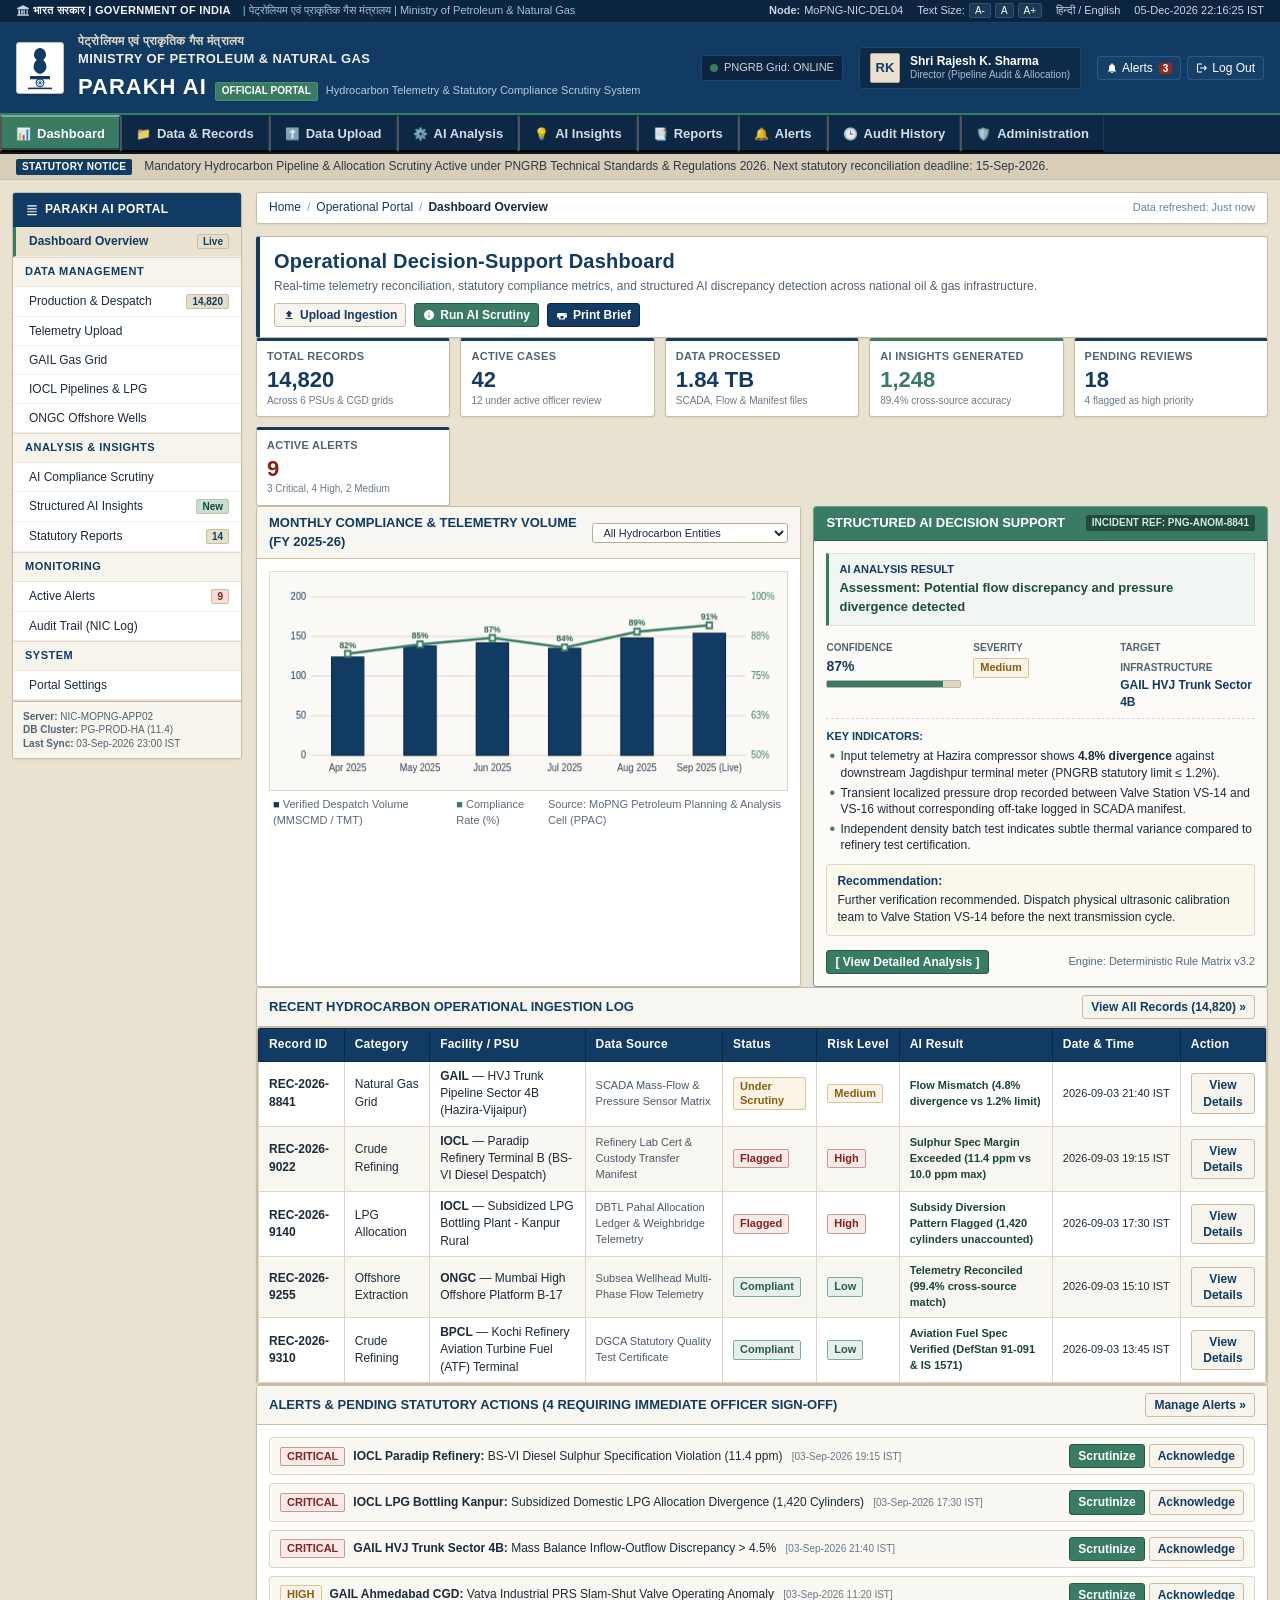
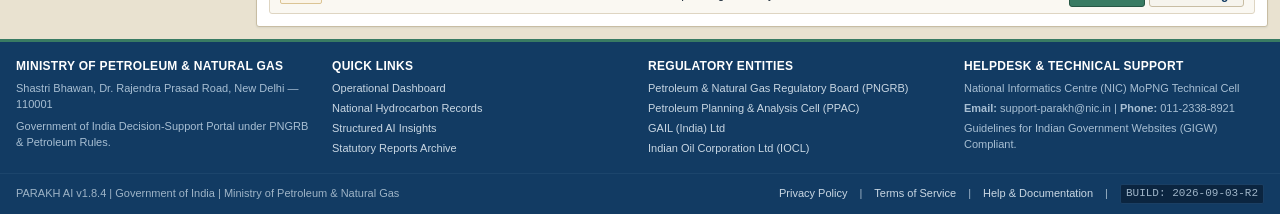
==== index.html @ 01d9354e "fix: add root index.html, .nojekyll, and relative asset paths for GitHub Pages" ====
<!DOCTYPE html>
<html lang="en">
<head>
  <meta charset="UTF-8">
  <meta name="viewport" content="width=device-width, initial-scale=1.0">
  <title>PARAKH AI — Ministry of Petroleum & Natural Gas | Government of India</title>
  <meta name="description" content="Official Decision-Support & Statutory Compliance Scrutiny Platform for the Ministry of Petroleum & Natural Gas, Government of India.">
  <meta name="author" content="Ministry of Petroleum & Natural Gas, Government of India">
  
  <!-- Custom Institutional CSS (2012-2018 Design Language, Three-Tone System) -->
  <link rel="stylesheet" href="./static/css/styles.css">
</head>
<body class="font-size-md">

  <!-- =====================================================================
       1. TOP GOVERNMENT ACCESSIBILITY & UTILITY STRIP
       ===================================================================== -->
  <div class="gov-top-strip" id="govTopStrip">
    <div class="gov-top-strip-inner">
      <div class="gov-top-left">
        <span class="gov-id-text">
          <svg class="emblem-icon" width="14" height="14" viewBox="0 0 24 24" fill="currentColor">
            <path d="M12 2L2 7v2h20V7L12 2zm-8 8v8H2v2h20v-2h-2v-8h-2v8h-3v-8h-2v8h-2v-8H9v8H7v-8H4zm7 2a1.5 1.5 0 100 3 1.5 1.5 0 000-3z"/>
          </svg>
          भारत सरकार | GOVERNMENT OF INDIA
        </span>
        <span class="gov-dept-text">| पेट्रोलियम एवं प्राकृतिक गैस मंत्रालय | Ministry of Petroleum & Natural Gas</span>
      </div>
      <div class="gov-top-right">
        <span class="strip-item">
          <strong>Node:</strong> MoPNG-NIC-DEL04
        </span>
        <span class="strip-item font-resizer">
          <span>Text Size:</span>
          <button type="button" onclick="parakhApp.adjustFontSize('sm')" title="Decrease font size">A-</button>
          <button type="button" onclick="parakhApp.adjustFontSize('md')" title="Normal font size">A</button>
          <button type="button" onclick="parakhApp.adjustFontSize('lg')" title="Increase font size">A+</button>
        </span>
        <span class="strip-item">
          <a class="strip-link" href="javascript:void(0)" onclick="parakhApp.toggleLanguage()">हिन्दी / English</a>
        </span>
        <span class="strip-item" id="liveClockDisplay">
          03-Sep-2026 23:10:00 IST
        </span>
      </div>
    </div>
  </div>

  <!-- =====================================================================
       2. INSTITUTIONAL HEADER
       ===================================================================== -->
  <header class="institutional-header" id="institutionalHeader">
    <div class="header-inner">
      <!-- Left: Emblem & Ministry Identity -->
      <div class="brand-section">
        <div class="emblem-logo-container" title="State Emblem of India">
          <!-- Simplified Vector representation of Lion Capitol of Ashoka -->
          <svg class="emblem-svg" viewBox="0 0 100 110" fill="#123B63">
            <path d="M50 5 C40 5 35 15 35 22 C35 28 38 32 42 35 C38 38 34 44 34 52 C34 60 40 68 50 70 C60 68 66 60 66 52 C66 44 62 38 58 35 C62 32 65 28 65 22 C65 15 60 5 50 5 Z" fill="#123B63"/>
            <rect x="25" y="75" width="50" height="8" rx="1" fill="#123B63"/>
            <circle cx="50" cy="92" r="10" stroke="#123B63" stroke-width="2.5" fill="none"/>
            <line x1="50" y1="82" x2="50" y2="102" stroke="#123B63" stroke-width="1.5"/>
            <line x1="40" y1="92" x2="60" y2="92" stroke="#123B63" stroke-width="1.5"/>
            <line x1="43" y1="85" x2="57" y2="99" stroke="#123B63" stroke-width="1.5"/>
            <line x1="43" y1="99" x2="57" y2="85" stroke="#123B63" stroke-width="1.5"/>
            <rect x="20" y="104" width="60" height="4" fill="#123B63"/>
          </svg>
        </div>
        <div class="brand-titles">
          <div class="brand-hindi">पेट्रोलियम एवं प्राकृतिक गैस मंत्रालय</div>
          <div class="brand-ministry">Ministry of Petroleum & Natural Gas</div>
          <div class="brand-parakh">
            <span class="parakh-main-title">PARAKH AI</span>
            <span class="parakh-tag">OFFICIAL PORTAL</span>
            <span class="parakh-subtitle">Hydrocarbon Telemetry & Statutory Compliance Scrutiny System</span>
          </div>
        </div>
      </div>

      <!-- Right: User Identity & Actions -->
      <div class="header-user-area" id="headerUserArea">
        <div class="system-status-indicator" title="SCADA & Registry Integration Status">
          <span class="status-dot"></span>
          <span>PNGRB Grid: ONLINE</span>
        </div>

        <div class="user-profile-box" id="userProfileBox">
          <div class="user-avatar" id="userAvatarInitials">RK</div>
          <div class="user-details">
            <span class="user-name" id="userDisplayName">Shri Rajesh K. Sharma</span>
            <span class="user-role" id="userDisplayRole">Director (Pipeline Audit & Allocation)</span>
          </div>
        </div>

        <div class="header-actions">
          <button class="header-btn" onclick="parakhApp.switchView('alerts')" title="Operational Alerts">
            <svg width="12" height="12" viewBox="0 0 24 24" fill="currentColor">
              <path d="M12 22c1.1 0 2-.9 2-2h-4c0 1.1.9 2 2 2zm6-6v-5c0-3.07-1.63-5.64-4.5-6.32V4c0-.83-.67-1.5-1.5-1.5s-1.5.67-1.5 1.5v.68C7.64 5.36 6 7.92 6 11v5l-2 2v1h16v-1l-2-2z"/>
            </svg>
            <span>Alerts</span>
            <span class="badge-count" id="headerAlertCount">3</span>
          </button>
          <button class="header-btn" onclick="parakhApp.handleLogoutToggle()" id="authToggleButton" title="Log out or switch account">
            <svg width="12" height="12" viewBox="0 0 24 24" fill="currentColor">
              <path d="M17 7l-1.41 1.41L18.17 11H8v2h10.17l-2.58 2.58L17 17l5-5zM4 5h8V3H4c-1.1 0-2 .9-2 2v14c0 1.1.9 2 2 2h8v-2H4V5z"/>
            </svg>
            <span id="authToggleText">Log Out</span>
          </button>
        </div>
      </div>
    </div>
  </header>

  <!-- =====================================================================
       3. MAIN HORIZONTAL NAVIGATION BAR
       ===================================================================== -->
  <nav class="main-navbar" id="mainNavbar">
    <div class="navbar-inner">
      <button type="button" class="nav-item active" data-view="dashboard" onclick="parakhApp.switchView('dashboard')">
        <span class="nav-icon">📊</span>
        <span>Dashboard</span>
      </button>
      <button type="button" class="nav-item" data-view="records" onclick="parakhApp.switchView('records')">
        <span class="nav-icon">📁</span>
        <span>Data & Records</span>
      </button>
      <button type="button" class="nav-item" data-view="upload" onclick="parakhApp.switchView('upload')">
        <span class="nav-icon">⬆️</span>
        <span>Data Upload</span>
      </button>
      <button type="button" class="nav-item" data-view="ai-analysis" onclick="parakhApp.switchView('ai-analysis')">
        <span class="nav-icon">⚙️</span>
        <span>AI Analysis</span>
      </button>
      <button type="button" class="nav-item" data-view="ai-insights" onclick="parakhApp.switchView('ai-insights')">
        <span class="nav-icon">💡</span>
        <span>AI Insights</span>
      </button>
      <button type="button" class="nav-item" data-view="reports" onclick="parakhApp.switchView('reports')">
        <span class="nav-icon">📑</span>
        <span>Reports</span>
      </button>
      <button type="button" class="nav-item" data-view="alerts" onclick="parakhApp.switchView('alerts')">
        <span class="nav-icon">🔔</span>
        <span>Alerts</span>
      </button>
      <button type="button" class="nav-item" data-view="history" onclick="parakhApp.switchView('history')">
        <span class="nav-icon">🕒</span>
        <span>Audit History</span>
      </button>
      <button type="button" class="nav-item" data-view="administration" onclick="parakhApp.switchView('administration')">
        <span class="nav-icon">🛡️</span>
        <span>Administration</span>
      </button>
    </div>
  </nav>

  <!-- =====================================================================
       4. OFFICIAL NOTICE TICKER
       ===================================================================== -->
  <div class="notice-ticker" id="noticeTicker">
    <div class="ticker-inner">
      <span class="ticker-tag">STATUTORY NOTICE</span>
      <span class="ticker-content" id="tickerContent">
        Mandatory Hydrocarbon Pipeline & Allocation Scrutiny Active under PNGRB Technical Standards & Regulations 2026. Next statutory reconciliation deadline: 15-Sep-2026.
      </span>
    </div>
  </div>

  <!-- =====================================================================
       5. PORTAL MAIN CONTAINER (SIDEBAR + CONTENT)
       ===================================================================== -->
  <div class="portal-container" id="portalContainer">

    <!-- LEFT-SIDE COMPACT ENTERPRISE SIDEBAR -->
    <aside class="portal-sidebar" id="portalSidebar">
      <div class="sidebar-header">
        <svg width="14" height="14" viewBox="0 0 24 24" fill="currentColor">
          <path d="M4 6h16V4H4v2zm0 5h16v-2H4v2zm0 5h16v-2H4v2zm0 5h16v-2H4v2z"/>
        </svg>
        <span>PARAKH AI PORTAL</span>
      </div>

      <!-- Group 1: Dashboard -->
      <div class="sidebar-nav-group">
        <button type="button" class="sidebar-link-btn active" data-view="dashboard" onclick="parakhApp.switchView('dashboard')">
          <span>Dashboard Overview</span>
          <span class="sidebar-count">Live</span>
        </button>
      </div>

      <!-- Group 2: Data -->
      <div class="sidebar-nav-group">
        <div class="sidebar-group-title">DATA MANAGEMENT</div>
        <ul class="sidebar-links">
          <li>
            <button type="button" class="sidebar-link-btn" data-view="records" onclick="parakhApp.switchView('records')">
              <span>Production & Despatch</span>
              <span class="sidebar-count" id="sidebarRecordCount">14,820</span>
            </button>
          </li>
          <li>
            <button type="button" class="sidebar-link-btn" data-view="upload" onclick="parakhApp.switchView('upload')">
              <span>Telemetry Upload</span>
            </button>
          </li>
          <li>
            <button type="button" class="sidebar-link-btn" onclick="parakhApp.filterRecordsByPsu('GAIL')">
              <span>GAIL Gas Grid</span>
            </button>
          </li>
          <li>
            <button type="button" class="sidebar-link-btn" onclick="parakhApp.filterRecordsByPsu('IOCL')">
              <span>IOCL Pipelines & LPG</span>
            </button>
          </li>
          <li>
            <button type="button" class="sidebar-link-btn" onclick="parakhApp.filterRecordsByPsu('ONGC')">
              <span>ONGC Offshore Wells</span>
            </button>
          </li>
        </ul>
      </div>

      <!-- Group 3: Analysis -->
      <div class="sidebar-nav-group">
        <div class="sidebar-group-title">ANALYSIS & INSIGHTS</div>
        <ul class="sidebar-links">
          <li>
            <button type="button" class="sidebar-link-btn" data-view="ai-analysis" onclick="parakhApp.switchView('ai-analysis')">
              <span>AI Compliance Scrutiny</span>
            </button>
          </li>
          <li>
            <button type="button" class="sidebar-link-btn" data-view="ai-insights" onclick="parakhApp.switchView('ai-insights')">
              <span>Structured AI Insights</span>
              <span class="sidebar-count" style="background-color:#c8dfd5; color:#184534;">New</span>
            </button>
          </li>
          <li>
            <button type="button" class="sidebar-link-btn" data-view="reports" onclick="parakhApp.switchView('reports')">
              <span>Statutory Reports</span>
              <span class="sidebar-count">14</span>
            </button>
          </li>
        </ul>
      </div>

      <!-- Group 4: Monitoring -->
      <div class="sidebar-nav-group">
        <div class="sidebar-group-title">MONITORING</div>
        <ul class="sidebar-links">
          <li>
            <button type="button" class="sidebar-link-btn" data-view="alerts" onclick="parakhApp.switchView('alerts')">
              <span>Active Alerts</span>
              <span class="sidebar-count" style="background-color:#fadbd8; color:#78281f;" id="sidebarAlertBadge">9</span>
            </button>
          </li>
          <li>
            <button type="button" class="sidebar-link-btn" data-view="history" onclick="parakhApp.switchView('history')">
              <span>Audit Trail (NIC Log)</span>
            </button>
          </li>
        </ul>
      </div>

      <!-- Group 5: System -->
      <div class="sidebar-nav-group">
        <div class="sidebar-group-title">SYSTEM</div>
        <ul class="sidebar-links">
          <li>
            <button type="button" class="sidebar-link-btn" data-view="administration" onclick="parakhApp.switchView('administration')">
              <span>Portal Settings</span>
            </button>
          </li>
        </ul>
      </div>

      <div class="sidebar-footer-info">
        <div><strong>Server:</strong> NIC-MOPNG-APP02</div>
        <div><strong>DB Cluster:</strong> PG-PROD-HA (11.4)</div>
        <div><strong>Last Sync:</strong> <span id="sidebarLastSyncTime">03-Sep-2026 23:00 IST</span></div>
      </div>
    </aside>

    <!-- MAIN DYNAMIC CONTENT CONTAINER -->
    <main class="portal-main-content" id="portalMainContent">

      <!-- Breadcrumbs -->
      <nav class="breadcrumb-bar" aria-label="Breadcrumb">
        <ul class="breadcrumb-list">
          <li><a href="javascript:void(0)" onclick="parakhApp.switchView('dashboard')">Home</a></li>
          <li class="breadcrumb-separator">/</li>
          <li id="breadcrumbParent"><a href="javascript:void(0)">Operational Portal</a></li>
          <li class="breadcrumb-separator">/</li>
          <li class="breadcrumb-current" id="breadcrumbCurrent">Dashboard Overview</li>
        </ul>
        <span class="breadcrumb-timestamp" id="breadcrumbTime">Data refreshed: Just now</span>
      </nav>

      <!-- ===================================================================
           VIEW 1: DASHBOARD
           =================================================================== -->
      <section class="view-section" id="view-dashboard">
        <!-- Page Title & Actions -->
        <div class="page-title-banner">
          <div class="page-title-group">
            <h1>Operational Decision-Support Dashboard</h1>
            <p>Real-time telemetry reconciliation, statutory compliance metrics, and structured AI discrepancy detection across national oil & gas infrastructure.</p>
          </div>
          <div class="page-actions-group">
            <button class="btn btn-secondary btn-sm" onclick="parakhApp.switchView('upload')">
              <svg width="12" height="12" viewBox="0 0 24 24" fill="currentColor"><path d="M9 16h6v-6h4l-7-7-7 7h4zm-4 2h14v2H5z"/></svg>
              <span>Upload Ingestion</span>
            </button>
            <button class="btn btn-accent btn-sm" onclick="parakhApp.switchView('ai-analysis')">
              <svg width="12" height="12" viewBox="0 0 24 24" fill="currentColor"><path d="M12 2C6.48 2 2 6.48 2 12s4.48 10 10 10 10-4.48 10-10S17.52 2 12 2zm1 15h-2v-6h2v6zm0-8h-2V7h2v2z"/></svg>
              <span>Run AI Scrutiny</span>
            </button>
            <button class="btn btn-primary btn-sm" onclick="parakhApp.openGenerateReportModal()">
              <svg width="12" height="12" viewBox="0 0 24 24" fill="currentColor"><path d="M19 8H5c-1.66 0-3 1.34-3 3v6h4v4h12v-4h4v-6c0-1.66-1.34-3-3-3zm-4 11H9v-5h6v5zm4-7c-.55 0-1-.45-1-1s.45-1 1-1 1 .45 1 1-.45 1-1 1z"/></svg>
              <span>Print Brief</span>
            </button>
          </div>
        </div>

        <!-- Practical Rectangular KPI Cards (No oversized floating cards) -->
        <div class="kpi-grid">
          <div class="kpi-card">
            <span class="kpi-label">Total Records</span>
            <span class="kpi-value" id="kpiTotalRecords">14,820</span>
            <span class="kpi-subtext">Across 6 PSUs & CGD grids</span>
          </div>
          <div class="kpi-card">
            <span class="kpi-label">Active Cases</span>
            <span class="kpi-value" id="kpiActiveCases">42</span>
            <span class="kpi-subtext">12 under active officer review</span>
          </div>
          <div class="kpi-card">
            <span class="kpi-label">Data Processed</span>
            <span class="kpi-value">1.84 TB</span>
            <span class="kpi-subtext">SCADA, Flow & Manifest files</span>
          </div>
          <div class="kpi-card kpi-accent">
            <span class="kpi-label">AI Insights Generated</span>
            <span class="kpi-value" id="kpiAiInsights">1,248</span>
            <span class="kpi-subtext">89.4% cross-source accuracy</span>
          </div>
          <div class="kpi-card">
            <span class="kpi-label">Pending Reviews</span>
            <span class="kpi-value" id="kpiPendingReviews">18</span>
            <span class="kpi-subtext">4 flagged as high priority</span>
          </div>
          <div class="kpi-card">
            <span class="kpi-label">Active Alerts</span>
            <span class="kpi-value" style="color:#8B2019;" id="kpiAlerts">9</span>
            <span class="kpi-subtext">3 Critical, 4 High, 2 Medium</span>
          </div>
        </div>

        <!-- 2-Column Split: Data Overview Chart vs Structured AI Insights -->
        <div class="dashboard-grid-2col">
          <!-- Column 1: Traditional Enterprise Chart -->
          <div class="panel">
            <div class="panel-header">
              <span>MONTHLY COMPLIANCE & TELEMETRY VOLUME (FY 2025-26)</span>
              <div>
                <select id="chartPsuFilter" class="form-control" style="font-size:11px; padding:2px 6px;" onchange="parakhApp.renderComplianceChart()">
                  <option value="ALL">All Hydrocarbon Entities</option>
                  <option value="GAIL">GAIL (Natural Gas Grid)</option>
                  <option value="IOCL">IOCL (Refineries & Pipeline)</option>
                  <option value="ONGC">ONGC (Offshore & Onshore)</option>
                  <option value="HPCL">HPCL / BPCL (Marketing & LPG)</option>
                </select>
              </div>
            </div>
            <div class="panel-body">
              <!-- Traditional HTML5 Canvas Chart with Institutional 2012-2018 Aesthetic -->
              <canvas id="complianceChartCanvas" width="560" height="220" style="width:100%; height:220px; display:block; background-color:#FAFAF7; border:1px solid #E1DAC8;"></canvas>
              <div style="display:flex; justify-content:space-between; font-size:11px; color:#5c6b78; margin-top:6px; padding:0 4px;">
                <span><strong style="color:#123B63;">■</strong> Verified Despatch Volume (MMSCMD / TMT)</span>
                <span><strong style="color:#397B63;">■</strong> Compliance Rate (%)</span>
                <span>Source: MoPNG Petroleum Planning & Analysis Cell (PPAC)</span>
              </div>
            </div>
          </div>

          <!-- Column 2: Structured AI Decision-Support Intelligence (Prompt-specified format) -->
          <div class="panel ai-insight-panel">
            <div class="panel-header">
              <span>STRUCTURED AI DECISION SUPPORT</span>
              <span class="ai-tag">INCIDENT REF: PNG-ANOM-8841</span>
            </div>
            <div class="panel-body">
              <div class="ai-result-block">
                <!-- Assessment Box -->
                <div class="ai-assessment-box">
                  <div style="font-size:11px; font-weight:bold; color:#123B63; text-transform:uppercase;">AI Analysis Result</div>
                  <div style="font-size:13px; font-weight:bold; color:#214c3a; margin-top:2px;">
                    Assessment: Potential flow discrepancy and pressure divergence detected
                  </div>
                </div>

                <!-- Metrics Row -->
                <div class="ai-metric-row">
                  <div class="ai-metric-col">
                    <span class="ai-metric-label">Confidence</span>
                    <div class="ai-metric-value">87%</div>
                    <div class="confidence-bar-wrap">
                      <div class="confidence-bar-fill" style="width: 87%;"></div>
                    </div>
                  </div>
                  <div class="ai-metric-col">
                    <span class="ai-metric-label">Severity</span>
                    <div class="ai-metric-value"><span class="badge badge-high">Medium</span></div>
                  </div>
                  <div class="ai-metric-col">
                    <span class="ai-metric-label">Target Infrastructure</span>
                    <div style="font-size:12px; font-weight:bold; color:#123B63;">GAIL HVJ Trunk Sector 4B</div>
                  </div>
                </div>

                <!-- Key Indicators -->
                <div>
                  <div style="font-size:11px; font-weight:bold; color:#123B63; margin-bottom:4px; text-transform:uppercase;">Key Indicators:</div>
                  <ul class="ai-indicator-list">
                    <li class="ai-indicator-item">Input telemetry at Hazira compressor shows <strong>4.8% divergence</strong> against downstream Jagdishpur terminal meter (PNGRB statutory limit &le; 1.2%).</li>
                    <li class="ai-indicator-item">Transient localized pressure drop recorded between Valve Station VS-14 and VS-16 without corresponding off-take logged in SCADA manifest.</li>
                    <li class="ai-indicator-item">Independent density batch test indicates subtle thermal variance compared to refinery test certification.</li>
                  </ul>
                </div>

                <!-- Recommendation -->
                <div class="ai-recommendation-box">
                  <strong>Recommendation:</strong>
                  Further verification recommended. Dispatch physical ultrasonic calibration team to Valve Station VS-14 before the next transmission cycle.
                </div>

                <div style="display:flex; justify-content:space-between; align-items:center; margin-top:4px;">
                  <button class="btn btn-accent btn-sm" onclick="parakhApp.loadAnalysisCase('CASE-8841')">
                    [ View Detailed Analysis ]
                  </button>
                  <span style="font-size:11px; color:#556877;">Engine: Deterministic Rule Matrix v3.2</span>
                </div>
              </div>
            </div>
          </div>
        </div>

        <!-- Recent Operational Data & Ingestion Table -->
        <div class="panel">
          <div class="panel-header">
            <span>RECENT HYDROCARBON OPERATIONAL INGESTION LOG</span>
            <button class="btn btn-secondary btn-sm" onclick="parakhApp.switchView('records')">View All Records (14,820) &raquo;</button>
          </div>
          <div class="panel-body" style="padding:0;">
            <div class="table-responsive">
              <table class="table-gov" id="dashboardRecentTable">
                <thead>
                  <tr>
                    <th>Record ID</th>
                    <th>Category</th>
                    <th>Facility / PSU</th>
                    <th>Data Source</th>
                    <th>Status</th>
                    <th>Risk Level</th>
                    <th>AI Result</th>
                    <th>Date & Time</th>
                    <th>Action</th>
                  </tr>
                </thead>
                <tbody id="dashboardRecentTbody">
                  <!-- Populated by JavaScript -->
                </tbody>
              </table>
            </div>
          </div>
        </div>

        <!-- Alerts / Pending Actions Area -->
        <div class="panel">
          <div class="panel-header">
            <span>ALERTS & PENDING STATUTORY ACTIONS (4 REQUIRING IMMEDIATE OFFICER SIGN-OFF)</span>
            <button class="btn btn-secondary btn-sm" onclick="parakhApp.switchView('alerts')">Manage Alerts &raquo;</button>
          </div>
          <div class="panel-body">
            <div style="display:flex; flex-direction:column; gap:8px;" id="dashboardAlertsList">
              <!-- Populated by JavaScript -->
            </div>
          </div>
        </div>
      </section>

      <!-- ===================================================================
           VIEW 2: DATA & RECORDS AREA (Traditional Enterprise Data Interface)
           =================================================================== -->
      <section class="view-section" id="view-records" style="display:none;">
        <div class="page-title-banner">
          <div class="page-title-group">
            <h1>Hydrocarbon Telemetry & Statutory Records Repository</h1>
            <p>Complete multi-source registry of pipeline sensor readings, refinery dispatch ledgers, and subsidized LPG distribution manifests.</p>
          </div>
          <div class="page-actions-group">
            <button class="btn btn-primary btn-sm" onclick="parakhApp.switchView('upload')">
              <span>+ Ingest New Batch</span>
            </button>
            <button class="btn btn-secondary btn-sm" onclick="parakhApp.exportRecordsCSV()">
              <span>Export CSV</span>
            </button>
          </div>
        </div>

        <!-- Filter Card -->
        <div class="filter-card">
          <div class="form-row">
            <div class="form-group flex-grow">
              <label class="form-label" for="filterSearchInput">Search Records / Facility / ID</label>
              <input type="text" id="filterSearchInput" class="form-control" placeholder="e.g. GAIL, HVJ, IOCL, REC-2026..." oninput="parakhApp.applyFilters()">
            </div>
            <div class="form-group">
              <label class="form-label" for="filterCategorySelect">Category</label>
              <select id="filterCategorySelect" class="form-control" onchange="parakhApp.applyFilters()">
                <option value="ALL">All Categories</option>
                <option value="Natural Gas Grid">Natural Gas Grid</option>
                <option value="Crude Refining">Crude Refining</option>
                <option value="LPG Allocation">Subsidized LPG Allocation</option>
                <option value="Offshore Extraction">Offshore Extraction</option>
                <option value="City Gas Distribution">City Gas Distribution (CGD)</option>
              </select>
            </div>
            <div class="form-group">
              <label class="form-label" for="filterPsuSelect">PSU / Entity</label>
              <select id="filterPsuSelect" class="form-control" onchange="parakhApp.applyFilters()">
                <option value="ALL">All Entities</option>
                <option value="GAIL">GAIL (India) Ltd</option>
                <option value="IOCL">Indian Oil Corp Ltd (IOCL)</option>
                <option value="ONGC">ONGC Ltd</option>
                <option value="HPCL">Hindustan Petroleum (HPCL)</option>
                <option value="BPCL">Bharat Petroleum (BPCL)</option>
                <option value="ISPRL">Indian Strategic Petroleum Reserves</option>
              </select>
            </div>
            <div class="form-group">
              <label class="form-label" for="filterStatusSelect">Status</label>
              <select id="filterStatusSelect" class="form-control" onchange="parakhApp.applyFilters()">
                <option value="ALL">All Statuses</option>
                <option value="Compliant">Compliant</option>
                <option value="Under Scrutiny">Under Scrutiny</option>
                <option value="Flagged">Flagged</option>
                <option value="Verified">Verified</option>
              </select>
            </div>
            <div class="form-group">
              <label class="form-label" for="filterDateFrom">Date From</label>
              <input type="date" id="filterDateFrom" class="form-control" value="2026-08-01" onchange="parakhApp.applyFilters()">
            </div>
            <div class="form-group">
              <label class="form-label" for="filterDateTo">Date To</label>
              <input type="date" id="filterDateTo" class="form-control" value="2026-09-03" onchange="parakhApp.applyFilters()">
            </div>
            <div class="form-group" style="flex-direction:row; gap:4px;">
              <button type="button" class="btn btn-primary btn-sm" onclick="parakhApp.applyFilters()">Apply Filter</button>
              <button type="button" class="btn btn-secondary btn-sm" onclick="parakhApp.resetFilters()">Reset</button>
            </div>
          </div>
        </div>

        <!-- Structured Enterprise Table -->
        <div class="table-responsive">
          <table class="table-gov" id="recordsDataTable">
            <thead>
              <tr>
                <th class="sortable" onclick="parakhApp.sortRecords('id')">Record ID ⬍</th>
                <th class="sortable" onclick="parakhApp.sortRecords('category')">Category ⬍</th>
                <th class="sortable" onclick="parakhApp.sortRecords('psu')">PSU / Facility ⬍</th>
                <th>Data Source</th>
                <th class="sortable" onclick="parakhApp.sortRecords('status')">Status ⬍</th>
                <th class="sortable" onclick="parakhApp.sortRecords('risk')">Risk Level ⬍</th>
                <th>AI Result</th>
                <th class="sortable" onclick="parakhApp.sortRecords('date')">Date & Time ⬍</th>
                <th>Action</th>
              </tr>
            </thead>
            <tbody id="recordsTbody">
              <!-- Populated by JavaScript -->
            </tbody>
          </table>
        </div>

        <!-- Pagination Bar -->
        <div class="pagination-container">
          <div>
            Showing <strong id="pageStartRecord">1</strong> to <strong id="pageEndRecord">10</strong> of <strong id="pageTotalRecords">142</strong> statutory records
          </div>
          <div class="pagination-controls" id="paginationControls">
            <!-- Populated by JavaScript -->
          </div>
        </div>
      </section>

      <!-- ===================================================================
           VIEW 3: DATA UPLOAD
           =================================================================== -->
      <section class="view-section" id="view-upload" style="display:none;">
        <div class="page-title-banner">
          <div class="page-title-group">
            <h1>Statutory Data Ingestion & Manifest Upload</h1>
            <p>Upload telemetry dumps, refinery lab certificates, or allocation manifests for automated checksum verification and deterministic AI audit.</p>
          </div>
        </div>

        <div class="panel" style="max-width:850px; margin:0 auto;">
          <div class="panel-header">
            <span>INGESTION PARAMETERS & STATUTORY DECLARATION</span>
          </div>
          <div class="panel-body">
            <form id="uploadDataForm" onsubmit="parakhApp.handleDataUpload(event)">
              <div style="display:flex; flex-direction:column; gap:12px;">
                <div class="form-row">
                  <div class="form-group flex-grow">
                    <label class="form-label" for="uploadPsuSelect">Reporting Hydrocarbon PSU / Entity *</label>
                    <select id="uploadPsuSelect" class="form-control" required>
                      <option value="">-- Select Reporting Entity --</option>
                      <option value="GAIL">GAIL (India) Ltd — National Gas Grid</option>
                      <option value="IOCL">Indian Oil Corporation Ltd — Refineries & Pipelines</option>
                      <option value="ONGC">Oil & Natural Gas Corporation Ltd — Offshore Wells</option>
                      <option value="HPCL">Hindustan Petroleum Corporation Ltd — Marketing & LPG</option>
                      <option value="BPCL">Bharat Petroleum Corporation Ltd — Distribution</option>
                      <option value="ISPRL">Indian Strategic Petroleum Reserves Ltd — Padur/Mangalore</option>
                    </select>
                  </div>
                  <div class="form-group flex-grow">
                    <label class="form-label" for="uploadCategorySelect">Hydrocarbon Sector Classification *</label>
                    <select id="uploadCategorySelect" class="form-control" required>
                      <option value="">-- Select Sector --</option>
                      <option value="Natural Gas Grid">Natural Gas Trunk Pipeline</option>
                      <option value="Crude Refining">Crude Refining & Despatch</option>
                      <option value="LPG Allocation">Subsidized Domestic LPG Allocation</option>
                      <option value="Offshore Extraction">Offshore Wellhead Production</option>
                      <option value="City Gas Distribution">City Gas Distribution Network (CGD)</option>
                    </select>
                  </div>
                </div>

                <div class="form-row">
                  <div class="form-group flex-grow">
                    <label class="form-label" for="uploadFacilityInput">Facility / Pipeline Terminal Identifier *</label>
                    <input type="text" id="uploadFacilityInput" class="form-control" placeholder="e.g. Hazira Compressor Station CS-02 / Paradip Refinery Terminal B" required>
                  </div>
                  <div class="form-group">
                    <label class="form-label" for="uploadReportingPeriod">Audit Period *</label>
                    <input type="month" id="uploadReportingPeriod" class="form-control" value="2026-08" required>
                  </div>
                </div>

                <div class="form-group">
                  <label class="form-label" for="uploadDataStream">Data Stream Type *</label>
                  <select id="uploadDataStream" class="form-control" required>
                    <option value="SCADA_PRESSURE">SCADA Pressure & Mass Flow Sensor Telemetry (.csv, .xlsx)</option>
                    <option value="DESPATCH_MANIFEST">Statutory Despatch & Custody Transfer Manifest (.pdf, .csv)</option>
                    <option value="LAB_QUALITY_CERT">Laboratory Quality & Sulphur Specification Certificate (.pdf)</option>
                    <option value="SUBSIDIZED_LPG_LEDGER">Subsidized LPG Bottling & Retail Dispense Ledger (.xlsx, .csv)</option>
                  </select>
                </div>

                <div class="form-group">
                  <label class="form-label" for="uploadFileInput">Select Data File (.csv, .xlsx, .pdf, .json) *</label>
                  <input type="file" id="uploadFileInput" class="form-control" accept=".csv,.xlsx,.xls,.pdf,.json" required>
                  <span style="font-size:11px; color:#617282; margin-top:2px;">Files are processed using deterministic rule logic and hashed via SHA-256 for audit immutability. Maximum file size: 50 MB.</span>
                </div>

                <div class="form-group">
                  <label class="form-label" for="uploadOfficerRemark">Officer Attestation Remarks</label>
                  <textarea id="uploadOfficerRemark" class="form-control" rows="2" placeholder="Enter officer verification remarks or reference dispatch memo number..."></textarea>
                </div>

                <div id="uploadProgressContainer" style="display:none; margin-top:6px; background:#faf8f2; border:1px solid #dcd5c4; padding:8px 10px; border-radius:3px;">
                  <div style="display:flex; justify-content:space-between; font-size:11px; font-weight:bold; color:#123B63; margin-bottom:4px;">
                    <span id="uploadProgressLabel">Calculating SHA-256 checksum & validating schema...</span>
                    <span id="uploadProgressPercent">45%</span>
                  </div>
                  <div style="width:100%; height:8px; background:#ded8c6; border-radius:2px; overflow:hidden;">
                    <div id="uploadProgressBar" style="width:45%; height:100%; background:#397B63; transition:width 0.3s ease;"></div>
                  </div>
                </div>

                <div style="display:flex; justify-content:flex-end; gap:8px; margin-top:8px;">
                  <button type="button" class="btn btn-secondary" onclick="parakhApp.resetUploadForm()">Cancel</button>
                  <button type="submit" class="btn btn-accent" id="uploadSubmitBtn">
                    <span class="btn-text">[ Ingest & Scrutinize Batch ]</span>
                  </button>
                </div>
              </div>
            </form>
          </div>
        </div>
      </section>

      <!-- ===================================================================
           VIEW 4: AI ANALYSIS (Decision-Support Scrutiny Suite)
           =================================================================== -->
      <section class="view-section" id="view-ai-analysis" style="display:none;">
        <div class="page-title-banner">
          <div class="page-title-group">
            <h1>Automated Multi-Stage AI Compliance Scrutiny</h1>
            <p>Run deterministic rule engines and cross-source verification algorithms across pipeline telemetry, statutory manifests, and allocation data.</p>
          </div>
        </div>

        <div class="panel" style="margin-bottom:12px;">
          <div class="panel-header">
            <span>SELECT AUDIT TARGET CASE FOR SCRUTINY</span>
          </div>
          <div class="panel-body">
            <div class="form-row">
              <div class="form-group flex-grow">
                <label class="form-label" for="analysisCaseSelect">Pre-Configured Petroleum Operational Cases</label>
                <select id="analysisCaseSelect" class="form-control" onchange="parakhApp.onAnalysisCaseSelect()">
                  <option value="CASE-8841">CASE-8841: GAIL HVJ Pipeline Sector 4B (Pressure Anomaly & Mass Balance)</option>
                  <option value="CASE-9022">CASE-9022: IOCL Paradip Refinery Batch #R26-44 (Sulphur Specification Scrutiny)</option>
                  <option value="CASE-9140">CASE-9140: Subsidized LPG Bottling Plant - Kanpur (Diversion & Allocation Scrutiny)</option>
                  <option value="CASE-9255">CASE-9255: ONGC Mumbai High Offshore Platform B-17 (Flow Meter Calibration Drift)</option>
                </select>
              </div>
              <div class="form-group" style="align-self:flex-end;">
                <button type="button" class="btn btn-accent" id="triggerAiAnalysisBtn" onclick="parakhApp.runAiAnalysisPipeline()">
                  <span class="btn-icon">⚙️</span>
                  <span>[ Run Multi-Stage AI Scrutiny ]</span>
                </button>
              </div>
            </div>
          </div>
        </div>

        <!-- 4-Stage Operational Pipeline Display -->
        <div class="panel" style="margin-bottom:12px;">
          <div class="panel-header">
            <span>5-STAGE DETERMINISTIC SCRUTINY PIPELINE EXECUTION</span>
            <span id="analysisPipelineStatusBadge" class="badge badge-info">IDLE / READY</span>
          </div>
          <div class="panel-body">
            <div style="display:grid; grid-template-columns:repeat(auto-fit, minmax(180px, 1fr)); gap:10px;" id="pipelineStageCards">
              <div class="kpi-card" id="pipeStage1">
                <span class="kpi-label">Stage 1</span>
                <span style="font-size:12px; font-weight:bold; color:#123B63; margin-top:2px;">Telemetry Ingestion & OCR</span>
                <span class="kpi-subtext" id="pipeStage1Status">Ready</span>
              </div>
              <div class="kpi-card" id="pipeStage2">
                <span class="kpi-label">Stage 2</span>
                <span style="font-size:12px; font-weight:bold; color:#123B63; margin-top:2px;">Boundary Condition Parser</span>
                <span class="kpi-subtext" id="pipeStage2Status">Ready</span>
              </div>
              <div class="kpi-card" id="pipeStage3">
                <span class="kpi-label">Stage 3</span>
                <span style="font-size:12px; font-weight:bold; color:#123B63; margin-top:2px;">Cross-Source Discrepancy</span>
                <span class="kpi-subtext" id="pipeStage3Status">Ready</span>
              </div>
              <div class="kpi-card" id="pipeStage4">
                <span class="kpi-label">Stage 4</span>
                <span style="font-size:12px; font-weight:bold; color:#123B63; margin-top:2px;">Deterministic Rule Engine</span>
                <span class="kpi-subtext" id="pipeStage4Status">Ready</span>
              </div>
              <div class="kpi-card" id="pipeStage5">
                <span class="kpi-label">Stage 5</span>
                <span style="font-size:12px; font-weight:bold; color:#123B63; margin-top:2px;">Officer Decision Dossier</span>
                <span class="kpi-subtext" id="pipeStage5Status">Ready</span>
              </div>
            </div>
          </div>
        </div>

        <!-- Detailed Scrutiny Findings Panel -->
        <div id="analysisDetailsContainer">
          <!-- Populated by JavaScript with structured intelligence output -->
        </div>
      </section>

      <!-- ===================================================================
           VIEW 5: AI INSIGHTS (Prompt Specific: Structured Intelligence, NOT Chatbot)
           =================================================================== -->
      <section class="view-section" id="view-ai-insights" style="display:none;">
        <div class="page-title-banner">
          <div class="page-title-group">
            <h1>Structured AI Decision-Support Intelligence</h1>
            <p>Intelligence synthesized from multi-source cross-verification. Rigorous, deterministic, and presented for executive decision-making.</p>
          </div>
        </div>

        <div style="display:flex; flex-direction:column; gap:12px;" id="insightsCardContainer">
          <!-- Populated by JavaScript -->
        </div>
      </section>

      <!-- ===================================================================
           VIEW 6: REPORTS MANAGEMENT
           =================================================================== -->
      <section class="view-section" id="view-reports" style="display:none;">
        <div class="page-title-banner">
          <div class="page-title-group">
            <h1>Statutory Reports & Audit Management</h1>
            <p>Download, archive, and generate official MoPNG statutory reports for pipeline safety, allocation integrity, and environmental parameters.</p>
          </div>
          <div class="page-actions-group">
            <button class="btn btn-primary btn-sm" onclick="parakhApp.openGenerateReportModal()">
              <span>[ Generate Report ]</span>
            </button>
          </div>
        </div>

        <!-- Reports Filter -->
        <div class="filter-card">
          <div class="form-row">
            <div class="form-group flex-grow">
              <label class="form-label" for="reportSearchInput">Search Reports by Name or Ref ID</label>
              <input type="text" id="reportSearchInput" class="form-control" placeholder="e.g. Quarterly, HVJ, LPG, Mathura..." oninput="parakhApp.filterReports()">
            </div>
            <div class="form-group">
              <label class="form-label" for="reportCategoryFilter">Category</label>
              <select id="reportCategoryFilter" class="form-control" onchange="parakhApp.filterReports()">
                <option value="ALL">All Categories</option>
                <option value="Pipeline Integrity">Pipeline Integrity</option>
                <option value="Environmental Specs">Environmental & Sulphur Specs</option>
                <option value="Subsidy Scrutiny">Subsidy & Allocation</option>
                <option value="Storage Audits">Strategic Storage</option>
              </select>
            </div>
          </div>
        </div>

        <!-- Reports Table -->
        <div class="table-responsive">
          <table class="table-gov" id="reportsTable">
            <thead>
              <tr>
                <th>Report Name</th>
                <th>Reference Code</th>
                <th>Sector / Category</th>
                <th>Generated Date</th>
                <th>Status</th>
                <th>Created By</th>
                <th>Classification</th>
                <th>Action</th>
              </tr>
            </thead>
            <tbody id="reportsTbody">
              <!-- Populated by JavaScript -->
            </tbody>
          </table>
        </div>
      </section>

      <!-- ===================================================================
           VIEW 7: ALERTS
           =================================================================== -->
      <section class="view-section" id="view-alerts" style="display:none;">
        <div class="page-title-banner">
          <div class="page-title-group">
            <h1>Structured Operational & Statutory Alerts</h1>
            <p>Threshold violations, telemetry gaps, and suspected allocation divergences requiring formal officer acknowledgment and action.</p>
          </div>
          <div class="page-actions-group">
            <button class="btn btn-secondary btn-sm" onclick="parakhApp.filterAlerts('ALL')">All Alerts (9)</button>
            <button class="btn btn-secondary btn-sm" onclick="parakhApp.filterAlerts('CRITICAL')">Critical (3)</button>
            <button class="btn btn-secondary btn-sm" onclick="parakhApp.filterAlerts('HIGH')">High (4)</button>
            <button class="btn btn-secondary btn-sm" onclick="parakhApp.filterAlerts('MEDIUM')">Medium (2)</button>
          </div>
        </div>

        <div style="display:flex; flex-direction:column; gap:10px;" id="alertsFullContainer">
          <!-- Populated by JavaScript -->
        </div>
      </section>

      <!-- ===================================================================
           VIEW 8: AUDIT HISTORY (NIC Regulatory Standard)
           =================================================================== -->
      <section class="view-section" id="view-history" style="display:none;">
        <div class="page-title-banner">
          <div class="page-title-group">
            <h1>NIC National Audit Trail & System Event Log</h1>
            <p>Cryptographically hashed immutable ledger conforming to Government of India National Cyber Security & NIC GIGW standards.</p>
          </div>
        </div>

        <div class="table-responsive">
          <table class="table-gov" id="auditHistoryTable">
            <thead>
              <tr>
                <th>Timestamp (IST)</th>
                <th>Audit Ref ID</th>
                <th>Actor / System Process</th>
                <th>Event Type</th>
                <th>Facility / PSU</th>
                <th>Event Description</th>
                <th>Cryptographic Verification Hash</th>
                <th>Status Tag</th>
              </tr>
            </thead>
            <tbody id="auditHistoryTbody">
              <!-- Populated by JavaScript -->
            </tbody>
          </table>
        </div>
      </section>

      <!-- ===================================================================
           VIEW 9: ADMINISTRATION
           =================================================================== -->
      <section class="view-section" id="view-administration" style="display:none;">
        <div class="page-title-banner">
          <div class="page-title-group">
            <h1>Portal Administration & Regulatory Parameters</h1>
            <p>Manage Ministry of Petroleum & Natural Gas operational thresholds, access privileges, and deterministic rule matrix coefficients.</p>
          </div>
        </div>

        <div style="display:grid; grid-template-columns:1fr 1fr; gap:12px;">
          <!-- User Profile & Roles -->
          <div class="panel">
            <div class="panel-header">
              <span>ACTIVE USER IDENTITY & DESIGNATION</span>
            </div>
            <div class="panel-body">
              <table class="table-gov" style="margin-bottom:12px;">
                <tr>
                  <td style="width:35%; font-weight:bold; background:#f4efe4;">Officer Name:</td>
                  <td id="adminOfficerName">Shri Rajesh K. Sharma</td>
                </tr>
                <tr>
                  <td style="font-weight:bold; background:#f4efe4;">Official Designation:</td>
                  <td id="adminOfficerDesig">Director (Pipeline Audit & Allocation Scrutiny)</td>
                </tr>
                <tr>
                  <td style="font-weight:bold; background:#f4efe4;">Department:</td>
                  <td>Ministry of Petroleum & Natural Gas, Shastri Bhawan</td>
                </tr>
                <tr>
                  <td style="font-weight:bold; background:#f4efe4;">NIC Token / ID:</td>
                  <td>NIC-GOI-MOPNG-8842-A</td>
                </tr>
                <tr>
                  <td style="font-weight:bold; background:#f4efe4;">Role Privilege:</td>
                  <td>Level 4 (Audit Officer with Final Sign-Off Authority)</td>
                </tr>
              </table>
              <button class="btn btn-secondary btn-sm" onclick="parakhApp.handleLogoutToggle()">Switch Officer / Logout</button>
            </div>
          </div>

          <!-- Deterministic Rule Thresholds -->
          <div class="panel">
            <div class="panel-header">
              <span>STATUTORY THRESHOLD CALIBRATION</span>
            </div>
            <div class="panel-body">
              <div style="display:flex; flex-direction:column; gap:10px;">
                <div class="form-group">
                  <label class="form-label">Pipeline Mass Balance Divergence Cutoff (%)</label>
                  <input type="number" class="form-control" value="1.2" step="0.1">
                  <span style="font-size:10px; color:#5c6b78;">Standard PNGRB guideline limit: &le; 1.2%</span>
                </div>
                <div class="form-group">
                  <label class="form-label">BS-VI Diesel Sulphur Specification Max (ppm)</label>
                  <input type="number" class="form-control" value="10.0" step="0.5">
                  <span style="font-size:10px; color:#5c6b78;">Bureau of Indian Standards (BIS) IS 1460 limit: 10 ppm</span>
                </div>
                <div class="form-group">
                  <label class="form-label">Subsidized LPG Household Diversion Variance Alarm (%)</label>
                  <input type="number" class="form-control" value="2.5" step="0.5">
                  <span style="font-size:10px; color:#5c6b78;">DBTL Pahal algorithm variance trigger</span>
                </div>
                <div style="display:flex; justify-content:flex-end;">
                  <button class="btn btn-primary btn-sm" onclick="alert('Threshold parameters updated and recorded to Ministry audit log.')">Update Thresholds</button>
                </div>
              </div>
            </div>
          </div>
        </div>
      </section>

    </main>
  </div>

  <!-- =====================================================================
       6. INSTITUTIONAL LOGIN SCREEN VIEW (Toggleable / Overlay)
       ===================================================================== -->
  <div id="institutionalLoginSection" style="display:none;">
    <div class="login-view-container">
      <!-- Left Panel: Official Government Identity -->
      <div class="login-left-panel">
        <div>
          <div class="login-emblem-wrap">
            <div class="login-emblem-box">
              <svg viewBox="0 0 100 110" fill="#123B63" style="width:100%; height:100%;">
                <path d="M50 5 C40 5 35 15 35 22 C35 28 38 32 42 35 C38 38 34 44 34 52 C34 60 40 68 50 70 C60 68 66 60 66 52 C66 44 62 38 58 35 C62 32 65 28 65 22 C65 15 60 5 50 5 Z" fill="#123B63"/>
                <rect x="25" y="75" width="50" height="8" rx="1" fill="#123B63"/>
                <circle cx="50" cy="92" r="10" stroke="#123B63" stroke-width="2.5" fill="none"/>
                <rect x="20" y="104" width="60" height="4" fill="#123B63"/>
              </svg>
            </div>
            <div class="login-goi-titles">
              <h4>भारत सरकार | Government of India</h4>
              <h5>पेट्रोलियम एवं प्राकृतिक गैस मंत्रालय</h5>
              <h5>Ministry of Petroleum & Natural Gas</h5>
            </div>
          </div>

          <h3 style="font-size:18px; font-weight:bold; color:#FFFFFF; margin-top:12px;">PARAKH AI PORTAL</h3>
          <p class="login-portal-desc">
            Integrated AI-powered decision-support and regulatory scrutiny system for hydrocarbon infrastructure, pipeline pressure integrity, and national subsidized fuel allocations.
          </p>

          <ul class="login-features-list">
            <li>Continuous SCADA mass-flow and pipeline telemetry reconciliation.</li>
            <li>Deterministic compliance engines with immutable NIC audit trails.</li>
            <li>Cross-source discrepancy verification across ONGC, IOCL, GAIL, HPCL, and BPCL.</li>
            <li>Officer-led human sign-off architecture with digital attestation.</li>
          </ul>
        </div>

        <div class="login-security-notice">
          <strong>SECURITY NOTICE:</strong> Access is restricted exclusively to authorized Government of India officials and designated PSU audit officers. Unauthorized access attempts are monitored and punishable under the Information Technology Act, 2000 and the Official Secrets Act, 1923.
        </div>
      </div>

      <!-- Right Panel: Institutional Login Box -->
      <div class="login-right-panel">
        <div class="login-box-header">
          <h2>Official Portal Sign-In</h2>
          <p>Please enter your NIC / MoPNG departmental credentials to access the operational scrutiny console.</p>
        </div>

        <form class="login-form" onsubmit="parakhApp.handleLogin(event)">
          <div class="form-group">
            <label class="form-label" for="loginUsername">Username / NIC Email ID *</label>
            <input type="text" id="loginUsername" class="form-control" value="officer" required placeholder="e.g. rajesh.kumar@nic.in or officer">
          </div>

          <div class="form-group">
            <label class="form-label" for="loginPassword">Password *</label>
            <input type="password" id="loginPassword" class="form-control" value="demo123" required placeholder="••••••••">
          </div>

          <div class="form-group">
            <label class="form-label" for="loginRole">Designated Role *</label>
            <select id="loginRole" class="form-control">
              <option value="officer">Senior Audit Officer (Shri Rajesh K. Sharma)</option>
              <option value="examiner">Chief Technical Examiner (Pipelines & Terminals)</option>
              <option value="admin">System Administrator (NIC National Node)</option>
            </select>
          </div>

          <div class="form-group">
            <label class="form-label" for="loginCaptcha">Security Verification Code *</label>
            <div class="captcha-row">
              <span class="captcha-box" id="captchaValue">7 M 9 K 2</span>
              <button type="button" class="btn btn-secondary btn-sm" onclick="parakhApp.refreshCaptcha()" title="Refresh Captcha">↺</button>
              <input type="text" id="loginCaptcha" class="form-control" style="width:110px;" placeholder="Code" required value="7M9K2">
            </div>
          </div>

          <div style="display:flex; justify-content:space-between; align-items:center; margin-top:6px;">
            <label style="font-size:11px; display:flex; align-items:center; gap:4px; color:#556877;">
              <input type="checkbox" checked> Remember session on this NIC workstation
            </label>
            <a href="javascript:void(0)" onclick="alert('Please contact the NIC MoPNG Helpdesk at support-mopng@nic.in for digital certificate reset.')" style="font-size:11px;">Forgot Password?</a>
          </div>

          <div style="margin-top:10px;">
            <button type="submit" class="btn btn-primary" style="width:100%; padding:8px 12px; font-size:14px;">
              [ Sign In to Portal ]
            </button>
          </div>

          <div style="margin-top:8px; text-align:center;">
            <button type="button" class="btn btn-secondary btn-sm" style="width:100%;" onclick="parakhApp.fillDemoCredentials()">
              Quick Demo Login (Pre-fill Officer Credentials)
            </button>
          </div>
        </form>
      </div>
    </div>
  </div>

  <!-- =====================================================================
       7. MODAL DIALOGS
       ===================================================================== -->
  <!-- MODAL: View Record Details & Telemetry -->
  <div class="modal-overlay" id="recordDetailsModal">
    <div class="modal-card">
      <div class="modal-header">
        <h3 id="recordModalTitle">Record Telemetry & Scrutiny Details</h3>
        <button type="button" class="modal-close-btn" onclick="parakhApp.closeRecordModal()">&times;</button>
      </div>
      <div class="modal-body" id="recordModalBody">
        <!-- Injected by JavaScript -->
      </div>
      <div class="modal-footer">
        <button type="button" class="btn btn-secondary btn-sm" onclick="parakhApp.closeRecordModal()">Close</button>
        <button type="button" class="btn btn-accent btn-sm" id="recordModalActionBtn" onclick="parakhApp.openOfficerSignOffFromModal()">[ Record Officer Decision ]</button>
      </div>
    </div>
  </div>

  <!-- MODAL: Generate Statutory Report -->
  <div class="modal-overlay" id="generateReportModal">
    <div class="modal-card" style="max-width:600px;">
      <div class="modal-header">
        <h3>Generate Official Statutory Compliance Report</h3>
        <button type="button" class="modal-close-btn" onclick="parakhApp.closeGenerateReportModal()">&times;</button>
      </div>
      <div class="modal-body">
        <form id="generateReportForm" onsubmit="parakhApp.handleGenerateReportSubmit(event)">
          <div style="display:flex; flex-direction:column; gap:10px;">
            <div class="form-group">
              <label class="form-label" for="reportParamTitle">Report Title *</label>
              <input type="text" id="reportParamTitle" class="form-control" required value="Quarterly Hydrocarbon Discrepancy & Flow Verification Brief — Q3 2026">
            </div>
            <div class="form-group">
              <label class="form-label" for="reportParamSector">Sector / Jurisdiction *</label>
              <select id="reportParamSector" class="form-control" required>
                <option value="All Sectors">Consolidated All-India Hydrocarbon Infrastructure</option>
                <option value="Natural Gas Grid">GAIL Natural Gas Grid & HVJ Pipeline</option>
                <option value="Crude Refining">IOCL & HPCL Refineries</option>
                <option value="LPG Allocation">National Subsidized LPG Distribution</option>
                <option value="Strategic Reserves">ISPRL Strategic Storage</option>
              </select>
            </div>
            <div class="form-row">
              <div class="form-group flex-grow">
                <label class="form-label" for="reportParamDateFrom">Period From *</label>
                <input type="date" id="reportParamDateFrom" class="form-control" value="2026-08-01" required>
              </div>
              <div class="form-group flex-grow">
                <label class="form-label" for="reportParamDateTo">Period To *</label>
                <input type="date" id="reportParamDateTo" class="form-control" value="2026-09-03" required>
              </div>
            </div>
            <div class="form-group">
              <label class="form-label" for="reportParamFormat">Output Classification & Format *</label>
              <select id="reportParamFormat" class="form-control">
                <option value="PDF">Official PDF with Digital Sign-Off Header</option>
                <option value="CSV">Raw Telemetry & Audit CSV Spreadsheet</option>
              </select>
            </div>
            <div class="form-group">
              <label class="form-label" for="reportParamOfficerRemark">Mandatory Officer Executive Summary</label>
              <textarea id="reportParamOfficerRemark" class="form-control" rows="3" placeholder="Enter high-level commentary for submission to Ministry Joint Secretary..."></textarea>
            </div>
            <div style="display:flex; justify-content:flex-end; gap:8px; margin-top:8px;">
              <button type="button" class="btn btn-secondary" onclick="parakhApp.closeGenerateReportModal()">Cancel</button>
              <button type="submit" class="btn btn-accent">[ Generate & Sign Report ]</button>
            </div>
          </div>
        </form>
      </div>
    </div>
  </div>

  <!-- MODAL: Officer Sign-Off & Decision -->
  <div class="modal-overlay" id="officerSignOffModal">
    <div class="modal-card" style="max-width:580px;">
      <div class="modal-header">
        <h3>Formal Officer Decision & Digital Attestation</h3>
        <button type="button" class="modal-close-btn" onclick="parakhApp.closeOfficerSignOffModal()">&times;</button>
      </div>
      <div class="modal-body">
        <div style="background:#FAF8F2; border:1px solid #d8ceb8; padding:8px 10px; font-size:12px;">
          <div><strong>Target Subject:</strong> <span id="signOffTargetTitle">GAIL HVJ Trunk Sector 4B</span></div>
          <div><strong>Case ID:</strong> <span id="signOffTargetId">CASE-8841</span></div>
          <div><strong>Designated Signing Officer:</strong> Shri Rajesh K. Sharma, Director</div>
        </div>

        <form id="officerDecisionForm" onsubmit="parakhApp.handleOfficerDecisionSubmit(event)">
          <div style="display:flex; flex-direction:column; gap:10px; margin-top:10px;">
            <div class="form-group">
              <label class="form-label" for="decisionSelect">Statutory Decision *</label>
              <select id="decisionSelect" class="form-control" required>
                <option value="APPROVE">ENDORSE FINDING & DISPATCH TECHNICAL TEAM</option>
                <option value="SEND_FOR_REVIEW">REQUEST RE-CALIBRATION & LOG CLARIFICATION</option>
                <option value="REJECT">CLOSE INCIDENT (WITHIN STATUTORY TOLERANCE)</option>
              </select>
            </div>
            <div class="form-group">
              <label class="form-label" for="decisionRemarkInput">Officer Statutory Remark / Direction *</label>
              <textarea id="decisionRemarkInput" class="form-control" rows="3" required placeholder="Mandatory official justification conforming to PNGRB regulations..."></textarea>
            </div>
            <div style="font-size:11px; color:#5c6b78; background:#f4f7f9; border:1px solid #b8ccd9; padding:6px 8px; border-radius:2px;">
              Digital Signature will be generated using NIC-SHA256 Token and logged permanently into the Ministry event ledger.
            </div>
            <div style="display:flex; justify-content:flex-end; gap:8px; margin-top:6px;">
              <button type="button" class="btn btn-secondary" onclick="parakhApp.closeOfficerSignOffModal()">Cancel</button>
              <button type="submit" class="btn btn-primary">[ Sign & Attest Decision ]</button>
            </div>
          </div>
        </form>
      </div>
    </div>
  </div>

  <!-- =====================================================================
       8. INSTITUTIONAL FOOTER
       ===================================================================== -->
  <footer class="institutional-footer" id="institutionalFooter">
    <div class="footer-top">
      <div class="footer-col">
        <h5>Ministry of Petroleum & Natural Gas</h5>
        <p style="margin-bottom:6px; color:#a8bfd3;">
          Shastri Bhawan, Dr. Rajendra Prasad Road, New Delhi — 110001
        </p>
        <p style="color:#a8bfd3;">
          Government of India Decision-Support Portal under PNGRB & Petroleum Rules.
        </p>
      </div>

      <div class="footer-col">
        <h5>Quick Links</h5>
        <ul class="footer-links">
          <li><a href="javascript:void(0)" onclick="parakhApp.switchView('dashboard')">Operational Dashboard</a></li>
          <li><a href="javascript:void(0)" onclick="parakhApp.switchView('records')">National Hydrocarbon Records</a></li>
          <li><a href="javascript:void(0)" onclick="parakhApp.switchView('ai-insights')">Structured AI Insights</a></li>
          <li><a href="javascript:void(0)" onclick="parakhApp.switchView('reports')">Statutory Reports Archive</a></li>
        </ul>
      </div>

      <div class="footer-col">
        <h5>Regulatory Entities</h5>
        <ul class="footer-links">
          <li><a href="https://pngrb.gov.in" target="_blank" rel="noopener">Petroleum & Natural Gas Regulatory Board (PNGRB)</a></li>
          <li><a href="https://ppac.gov.in" target="_blank" rel="noopener">Petroleum Planning & Analysis Cell (PPAC)</a></li>
          <li><a href="https://gailonline.com" target="_blank" rel="noopener">GAIL (India) Ltd</a></li>
          <li><a href="https://iocl.com" target="_blank" rel="noopener">Indian Oil Corporation Ltd (IOCL)</a></li>
        </ul>
      </div>

      <div class="footer-col">
        <h5>Helpdesk & Technical Support</h5>
        <p style="color:#a8bfd3; margin-bottom:4px;">
          National Informatics Centre (NIC) MoPNG Technical Cell
        </p>
        <p style="color:#a8bfd3; margin-bottom:4px;">
          <strong>Email:</strong> support-parakh@nic.in | <strong>Phone:</strong> 011-2338-8921
        </p>
        <p style="color:#a8bfd3;">
          Guidelines for Indian Government Websites (GIGW) Compliant.
        </p>
      </div>
    </div>

    <div class="footer-bottom">
      <div>
        <span>PARAKH AI v1.8.4 | Government of India | Ministry of Petroleum & Natural Gas</span>
      </div>
      <div style="display:flex; align-items:center; gap:12px;">
        <a class="strip-link" href="javascript:void(0)" onclick="alert('Privacy Policy: All telemetry and operational data are classified under Ministry statutory guidelines.')">Privacy Policy</a>
        <span>|</span>
        <a class="strip-link" href="javascript:void(0)" onclick="alert('Terms of Use: This portal is for official government auditing and decision-support only.')">Terms of Service</a>
        <span>|</span>
        <a class="strip-link" href="javascript:void(0)" onclick="alert('Help: Refer to the official MoPNG operational guidelines handbook.')">Help & Documentation</a>
        <span>|</span>
        <span class="footer-version">BUILD: 2026-09-03-R2</span>
      </div>
    </div>
  </footer>

  <!-- Application Logic -->
  <script src="./static/js/app.js"></script>
</body>
</html>
---- static/css/styles.css ----
/* ==========================================================================
   PARAKH AI — Ministry of Petroleum & Natural Gas, Government of India
   Enterprise Decision-Support & Compliance Verification Portal
   Design Standard: Indian Institutional / Industrial Software (2012-2018)
   Palette: Three-Tone System (Deep Navy #123B63 | Warm Sand #E9E2D0 | Muted Petroleum Green #397B63)
   ========================================================================== */

/* --- 1. CSS VARIABLES & THEME TOKENS --- */
:root {
  /* Three-Tone Color System */
  --primary-navy: #123B63;
  --primary-navy-dark: #0b2540;
  --primary-navy-light: #1c4b79;
  
  --secondary-sand: #E9E2D0;
  --secondary-sand-light: #F7F5EE;
  --secondary-sand-dark: #D8CEB8;
  --secondary-sand-border: #C8BDA3;
  
  --accent-green: #397B63;
  --accent-green-dark: #2a5a49;
  --accent-green-light: #e5ede9;
  --accent-green-border: #6d9f8d;

  /* Institutional Neutrals */
  --bg-page: #E9E2D0;
  --bg-panel: #FFFFFF;
  --bg-subtle: #F6F4ED;
  --bg-hover: #ECE6D8;
  --text-main: #1C2B39;
  --text-muted: #536270;
  --text-white: #FFFFFF;

  /* Restrained Operational Status Tones (No neon) */
  --status-critical-text: #8B2019;
  --status-critical-bg: #F7EAE8;
  --status-critical-border: #D19490;

  --status-warning-text: #8C5B11;
  --status-warning-bg: #FBF4E6;
  --status-warning-border: #DBC494;

  --status-info-text: #123B63;
  --status-info-bg: #EAF0F6;
  --status-info-border: #A3BDD6;

  --status-success-text: #275E4A;
  --status-success-bg: #E7EFEA;
  --status-success-border: #80AA99;

  /* Typography Scale */
  --font-family: Arial, "Segoe UI", Roboto, Helvetica, sans-serif;
  --font-size-base: 14px;
  --font-size-sm: 13px;
  --font-size-xs: 11px;
  --font-size-heading: 20px;
  --font-size-title: 24px;
  --font-size-sub: 16px;

  /* Human-Made 2012-2018 Borders and Modest Shadows */
  --border-width: 1px;
  --border-radius-sm: 3px;
  --border-radius-md: 4px;
  --shadow-subtle: 0 1px 2px rgba(18, 59, 99, 0.08);
  --shadow-panel: 0 1px 3px rgba(0, 0, 0, 0.1);
  --shadow-dropdown: 0 3px 6px rgba(0, 0, 0, 0.15);
}

/* Base Reset */
*, *::before, *::after {
  box-sizing: border-box;
  margin: 0;
  padding: 0;
}

html {
  font-size: var(--font-size-base);
  background-color: var(--secondary-sand);
  color: var(--text-main);
}

body {
  font-family: var(--font-family);
  background-color: var(--secondary-sand);
  color: var(--text-main);
  line-height: 1.45;
  min-height: 100vh;
  display: flex;
  flex-direction: column;
}

/* Accessibility Sizing Adjustments */
body.font-size-sm { font-size: 13px; }
body.font-size-md { font-size: 14px; }
body.font-size-lg { font-size: 15px; }

a {
  color: var(--primary-navy);
  text-decoration: underline;
}
a:hover {
  color: var(--accent-green);
}

button, input, select, textarea {
  font-family: inherit;
  font-size: inherit;
}

/* --- 2. TOP GOVERNMENT ACCESSIBILITY STRIP --- */
.gov-top-strip {
  background-color: var(--primary-navy-dark);
  color: #c9d7e3;
  border-bottom: 1px solid #1c4062;
  font-size: 11px;
  padding: 3px 16px;
}

.gov-top-strip-inner {
  max-width: 1380px;
  margin: 0 auto;
  display: flex;
  justify-content: space-between;
  align-items: center;
  flex-wrap: wrap;
  gap: 8px;
}

.gov-top-left {
  display: flex;
  align-items: center;
  gap: 12px;
}

.emblem-icon {
  display: inline-block;
  vertical-align: middle;
  fill: #c9d7e3;
}

.gov-id-text {
  font-weight: bold;
  color: #f1f6fb;
  letter-spacing: 0.3px;
}

.gov-dept-text {
  color: #a8bfd3;
}

.gov-top-right {
  display: flex;
  align-items: center;
  gap: 14px;
}

.strip-item {
  display: inline-flex;
  align-items: center;
  gap: 4px;
}

.strip-link {
  color: #c9d7e3;
  text-decoration: none;
  cursor: pointer;
}
.strip-link:hover {
  color: #ffffff;
  text-decoration: underline;
}

.font-resizer button {
  background: #1c3852;
  border: 1px solid #2d557a;
  color: #ffffff;
  font-size: 10px;
  padding: 1px 5px;
  border-radius: 2px;
  cursor: pointer;
}
.font-resizer button:hover {
  background: var(--accent-green);
}

/* --- 3. INSTITUTIONAL HEADER --- */
.institutional-header {
  background-color: var(--primary-navy);
  color: var(--text-white);
  border-bottom: 2px solid var(--accent-green);
  box-shadow: var(--shadow-panel);
}

.header-inner {
  max-width: 1380px;
  margin: 0 auto;
  padding: 10px 16px;
  display: flex;
  justify-content: space-between;
  align-items: center;
  gap: 16px;
  flex-wrap: wrap;
}

.brand-section {
  display: flex;
  align-items: center;
  gap: 14px;
}

.emblem-logo-container {
  width: 48px;
  height: 52px;
  background: #ffffff;
  border: 1px solid #c8c0ad;
  border-radius: 3px;
  padding: 3px;
  display: flex;
  align-items: center;
  justify-content: center;
  box-shadow: 0 1px 2px rgba(0,0,0,0.2);
}

.emblem-svg {
  width: 100%;
  height: 100%;
}

.brand-titles {
  display: flex;
  flex-direction: column;
}

.brand-hindi {
  font-size: 12px;
  color: #dfd8c7;
  font-weight: bold;
  letter-spacing: 0.2px;
}

.brand-ministry {
  font-size: 13px;
  color: #f1ede1;
  font-weight: 600;
  text-transform: uppercase;
  letter-spacing: 0.4px;
}

.brand-parakh {
  display: flex;
  align-items: baseline;
  gap: 8px;
  margin-top: 2px;
}

.parakh-main-title {
  font-size: 22px;
  font-weight: 900;
  color: #FFFFFF;
  letter-spacing: 1px;
}

.parakh-tag {
  background-color: var(--accent-green);
  color: #ffffff;
  font-size: 10px;
  font-weight: bold;
  padding: 1px 6px;
  border-radius: 2px;
  border: 1px solid #4a8d74;
}

.parakh-subtitle {
  font-size: 11px;
  color: #b7cbdd;
  font-weight: normal;
}

/* User & Utility Area in Header */
.header-user-area {
  display: flex;
  align-items: center;
  gap: 16px;
}

.system-status-indicator {
  display: flex;
  align-items: center;
  gap: 6px;
  background-color: #0b2540;
  padding: 4px 8px;
  border: 1px solid #1e456d;
  border-radius: var(--border-radius-sm);
  font-size: 11px;
  color: #c9d7e3;
}

.status-dot {
  width: 8px;
  height: 8px;
  border-radius: 50%;
  background-color: var(--accent-green);
  display: inline-block;
}

.user-profile-box {
  display: flex;
  align-items: center;
  gap: 10px;
  background-color: #0d2b49;
  border: 1px solid #20466c;
  padding: 5px 10px;
  border-radius: var(--border-radius-sm);
}

.user-avatar {
  width: 30px;
  height: 30px;
  background-color: var(--secondary-sand);
  color: var(--primary-navy);
  font-weight: bold;
  display: flex;
  align-items: center;
  justify-content: center;
  border-radius: 2px;
  font-size: 13px;
  border: 1px solid #b8ad94;
}

.user-details {
  display: flex;
  flex-direction: column;
}

.user-name {
  font-size: 12px;
  font-weight: bold;
  color: #ffffff;
  line-height: 1.2;
}

.user-role {
  font-size: 10px;
  color: #a8bfd3;
}

.header-actions {
  display: flex;
  align-items: center;
  gap: 6px;
}

.header-btn {
  background-color: #174068;
  border: 1px solid #26598c;
  color: #ffffff;
  padding: 4px 8px;
  font-size: 12px;
  border-radius: var(--border-radius-sm);
  cursor: pointer;
  display: inline-flex;
  align-items: center;
  gap: 4px;
}
.header-btn:hover {
  background-color: var(--accent-green);
  border-color: #4a8d74;
}

.badge-count {
  background-color: #922b21;
  color: #ffffff;
  font-size: 10px;
  font-weight: bold;
  padding: 0 4px;
  border-radius: 2px;
  margin-left: 2px;
}

/* --- 4. MAIN HORIZONTAL NAVIGATION BAR --- */
.main-navbar {
  background-color: #0c2844;
  border-bottom: 2px solid #06192c;
  box-shadow: 0 1px 2px rgba(0,0,0,0.1);
}

.navbar-inner {
  max-width: 1380px;
  margin: 0 auto;
  display: flex;
  align-items: center;
  overflow-x: auto;
  scrollbar-width: thin;
}

.nav-item {
  display: inline-flex;
  align-items: center;
  gap: 6px;
  padding: 9px 14px;
  color: #d1dde8;
  text-decoration: none;
  font-size: 13px;
  font-weight: 600;
  border-right: 1px solid #17385a;
  border-top: 2px solid transparent;
  background: transparent;
  cursor: pointer;
  white-space: nowrap;
  transition: background 0.15s ease, color 0.15s ease;
}

.nav-item:hover {
  background-color: #14375b;
  color: #ffffff;
  text-decoration: none;
}

.nav-item.active {
  background-color: var(--accent-green);
  color: #ffffff;
  border-top-color: #72af9a;
  box-shadow: inset 0 -2px 0 #234d3f;
}

.nav-icon {
  font-size: 12px;
  opacity: 0.9;
}

/* Quick Notice Ticker Bar */
.notice-ticker {
  background-color: var(--secondary-sand-dark);
  border-bottom: 1px solid var(--secondary-sand-border);
  font-size: 12px;
  padding: 4px 16px;
  color: #2b3947;
}

.ticker-inner {
  max-width: 1380px;
  margin: 0 auto;
  display: flex;
  align-items: center;
  gap: 12px;
}

.ticker-tag {
  background-color: var(--primary-navy);
  color: #ffffff;
  font-size: 10px;
  font-weight: bold;
  padding: 1px 6px;
  border-radius: 2px;
  letter-spacing: 0.3px;
  white-space: nowrap;
}

.ticker-content {
  overflow: hidden;
  text-overflow: ellipsis;
  white-space: nowrap;
  flex: 1;
}

/* --- 5. PORTAL MAIN LAYOUT (SIDEBAR + CONTENT) --- */
.portal-container {
  max-width: 1380px;
  margin: 12px auto;
  padding: 0 12px;
  display: flex;
  gap: 14px;
  flex: 1;
  width: 100%;
}

/* Compact Enterprise Sidebar */
.portal-sidebar {
  width: 230px;
  flex-shrink: 0;
  background-color: var(--bg-panel);
  border: 1px solid var(--secondary-sand-border);
  border-radius: var(--border-radius-sm);
  box-shadow: var(--shadow-subtle);
  display: flex;
  flex-direction: column;
  align-self: flex-start;
}

.sidebar-header {
  background-color: var(--primary-navy);
  color: #ffffff;
  padding: 8px 12px;
  font-size: 12px;
  font-weight: bold;
  letter-spacing: 0.4px;
  border-top-left-radius: 2px;
  border-top-right-radius: 2px;
  display: flex;
  align-items: center;
  gap: 6px;
}

.sidebar-nav-group {
  border-bottom: 1px solid #e1dac9;
}

.sidebar-group-title {
  font-size: 11px;
  font-weight: bold;
  color: var(--primary-navy);
  background-color: var(--bg-subtle);
  padding: 6px 12px;
  text-transform: uppercase;
  letter-spacing: 0.5px;
  border-bottom: 1px solid #ece6d8;
  display: flex;
  align-items: center;
  justify-content: space-between;
}

.sidebar-links {
  list-style: none;
  padding: 0;
  margin: 0;
}

.sidebar-link-btn {
  width: 100%;
  display: flex;
  align-items: center;
  justify-content: space-between;
  padding: 7px 12px 7px 16px;
  font-size: 12px;
  color: var(--text-main);
  background: transparent;
  border: none;
  border-bottom: 1px solid #f3efea;
  text-align: left;
  cursor: pointer;
  text-decoration: none;
}

.sidebar-link-btn:hover {
  background-color: var(--bg-hover);
  color: var(--primary-navy);
  padding-left: 19px;
  transition: padding-left 0.1s ease;
}

.sidebar-link-btn.active {
  background-color: var(--secondary-sand);
  color: var(--primary-navy);
  font-weight: bold;
  border-left: 3px solid var(--accent-green);
  padding-left: 13px;
}

.sidebar-count {
  font-size: 10px;
  padding: 1px 5px;
  background-color: #e5decb;
  border: 1px solid #cbbf9f;
  border-radius: 2px;
  color: var(--primary-navy);
  font-weight: bold;
}

.sidebar-footer-info {
  background-color: #f7f5ee;
  padding: 8px 10px;
  font-size: 10px;
  color: var(--text-muted);
  border-top: 1px solid var(--secondary-sand-border);
  line-height: 1.35;
}

/* Main Content Area */
.portal-main-content {
  flex: 1;
  min-width: 0; /* Prevents flex children from overflowing */
  display: flex;
  flex-direction: column;
  gap: 12px;
}

/* Breadcrumbs */
.breadcrumb-bar {
  background-color: var(--bg-panel);
  border: 1px solid var(--secondary-sand-border);
  border-radius: var(--border-radius-sm);
  padding: 6px 12px;
  font-size: 12px;
  color: var(--text-muted);
  display: flex;
  align-items: center;
  justify-content: space-between;
  box-shadow: var(--shadow-subtle);
}

.breadcrumb-list {
  display: flex;
  align-items: center;
  gap: 6px;
  list-style: none;
}

.breadcrumb-list a {
  color: var(--primary-navy);
  text-decoration: none;
}
.breadcrumb-list a:hover {
  text-decoration: underline;
}

.breadcrumb-separator {
  color: #9aa8b5;
}

.breadcrumb-current {
  font-weight: bold;
  color: var(--text-main);
}

.breadcrumb-timestamp {
  font-size: 11px;
  color: #718191;
}

/* Page Header & Welcome Banner */
.page-title-banner {
  background-color: var(--bg-panel);
  border: 1px solid var(--secondary-sand-border);
  border-left: 4px solid var(--primary-navy);
  border-radius: var(--border-radius-sm);
  padding: 10px 14px;
  display: flex;
  justify-content: space-between;
  align-items: center;
  box-shadow: var(--shadow-subtle);
  flex-wrap: wrap;
  gap: 8px;
}

.page-title-group h1 {
  font-size: var(--font-size-heading);
  color: var(--primary-navy);
  font-weight: bold;
  letter-spacing: 0.2px;
}

.page-title-group p {
  font-size: 12px;
  color: var(--text-muted);
  margin-top: 2px;
}

.page-actions-group {
  display: flex;
  align-items: center;
  gap: 8px;
}

/* --- 6. BUTTONS (HUMAN DESIGN 2012-2018) --- */
.btn {
  display: inline-flex;
  align-items: center;
  justify-content: center;
  gap: 5px;
  padding: 5px 12px;
  font-size: 13px;
  font-weight: 600;
  border-radius: var(--border-radius-sm);
  cursor: pointer;
  border: 1px solid transparent;
  text-decoration: none;
  line-height: 1.35;
  transition: background-color 0.1s ease, border-color 0.1s ease;
}

.btn-primary {
  background-color: var(--primary-navy);
  color: #ffffff;
  border-color: #0b2540;
}
.btn-primary:hover {
  background-color: var(--primary-navy-light);
  border-color: #123B63;
  color: #ffffff;
  text-decoration: none;
}

.btn-accent {
  background-color: var(--accent-green);
  color: #ffffff;
  border-color: #275745;
}
.btn-accent:hover {
  background-color: #2e6451;
  color: #ffffff;
  text-decoration: none;
}

.btn-secondary {
  background-color: var(--bg-subtle);
  color: var(--primary-navy);
  border-color: var(--secondary-sand-border);
}
.btn-secondary:hover {
  background-color: var(--secondary-sand);
  border-color: #b5a990;
  text-decoration: none;
}

.btn-sm {
  padding: 3px 8px;
  font-size: 12px;
}

.btn-icon {
  padding: 3px 6px;
  font-size: 12px;
}

/* --- 7. CARDS & PANELS --- */
.panel {
  background-color: var(--bg-panel);
  border: 1px solid var(--secondary-sand-border);
  border-radius: var(--border-radius-sm);
  box-shadow: var(--shadow-subtle);
}

.panel-header {
  background-color: #F8F6F0;
  border-bottom: 1px solid var(--secondary-sand-border);
  padding: 7px 12px;
  font-size: 13px;
  font-weight: bold;
  color: var(--primary-navy);
  display: flex;
  justify-content: space-between;
  align-items: center;
  border-top-left-radius: 2px;
  border-top-right-radius: 2px;
}

.panel-body {
  padding: 12px;
}

/* Compact KPI Cards Grid */
.kpi-grid {
  display: grid;
  grid-template-columns: repeat(auto-fit, minmax(180px, 1fr));
  gap: 10px;
}

.kpi-card {
  background-color: var(--bg-panel);
  border: 1px solid var(--secondary-sand-border);
  border-top: 3px solid var(--primary-navy);
  border-radius: var(--border-radius-sm);
  padding: 8px 10px;
  box-shadow: var(--shadow-subtle);
  display: flex;
  flex-direction: column;
}

.kpi-card.kpi-accent {
  border-top-color: var(--accent-green);
}

.kpi-label {
  font-size: 11px;
  color: var(--text-muted);
  font-weight: 600;
  text-transform: uppercase;
  letter-spacing: 0.3px;
}

.kpi-value {
  font-size: 22px;
  font-weight: bold;
  color: var(--primary-navy);
  margin: 3px 0 1px 0;
  line-height: 1.1;
}

.kpi-card.kpi-accent .kpi-value {
  color: var(--accent-green);
}

.kpi-subtext {
  font-size: 10px;
  color: #6a7987;
  display: flex;
  align-items: center;
  gap: 4px;
}

/* 2-Column Split: Overview Chart vs AI Intelligence */
.dashboard-grid-2col {
  display: grid;
  grid-template-columns: 1.2fr 1fr;
  gap: 12px;
}
@media (max-width: 992px) {
  .dashboard-grid-2col {
    grid-template-columns: 1fr;
  }
}

/* --- 8. STRUCTURED AI INSIGHTS CARD (NOT A CHATBOT!) --- */
.ai-insight-panel {
  border: 1px solid var(--accent-green-border);
  background-color: #FCFBF8;
}

.ai-insight-panel .panel-header {
  background-color: var(--accent-green);
  color: #ffffff;
  border-bottom: 1px solid var(--accent-green-dark);
}

.ai-insight-panel .panel-header .ai-tag {
  background-color: #224b3b;
  color: #c9ede0;
  font-size: 10px;
  padding: 1px 6px;
  border-radius: 2px;
  font-weight: bold;
}

.ai-result-block {
  display: flex;
  flex-direction: column;
  gap: 10px;
}

.ai-assessment-box {
  background-color: #F1F6F3;
  border-left: 3px solid var(--accent-green);
  border-top: 1px solid #D6E4DC;
  border-right: 1px solid #D6E4DC;
  border-bottom: 1px solid #D6E4DC;
  padding: 8px 10px;
}

.ai-metric-row {
  display: flex;
  gap: 12px;
  flex-wrap: wrap;
  padding-bottom: 6px;
  border-bottom: 1px dashed #dcd5c4;
}

.ai-metric-col {
  flex: 1;
  min-width: 100px;
}

.ai-metric-label {
  font-size: 10px;
  text-transform: uppercase;
  font-weight: bold;
  color: var(--text-muted);
}

.ai-metric-value {
  font-size: 14px;
  font-weight: bold;
  color: var(--primary-navy);
}

.confidence-bar-wrap {
  width: 100%;
  height: 8px;
  background-color: #dfd7c5;
  border: 1px solid #c2b79f;
  border-radius: 2px;
  margin-top: 3px;
  overflow: hidden;
}

.confidence-bar-fill {
  height: 100%;
  background-color: var(--accent-green);
}

.ai-indicator-list {
  list-style: none;
  padding: 0;
  display: flex;
  flex-direction: column;
  gap: 4px;
  font-size: 12px;
}

.ai-indicator-item {
  padding-left: 14px;
  position: relative;
  line-height: 1.35;
}

.ai-indicator-item::before {
  content: "•";
  position: absolute;
  left: 3px;
  color: var(--accent-green);
  font-size: 16px;
  line-height: 1;
}

.ai-recommendation-box {
  background-color: #faf7ed;
  border: 1px solid #e1d6be;
  border-radius: var(--border-radius-sm);
  padding: 8px 10px;
  font-size: 12px;
}

.ai-recommendation-box strong {
  color: var(--primary-navy);
  display: block;
  margin-bottom: 2px;
}

/* --- 9. TRADITIONAL DATA TABLES (2012-2018 STYLE) --- */
.table-responsive {
  width: 100%;
  overflow-x: auto;
  border: 1px solid var(--secondary-sand-border);
  background-color: var(--bg-panel);
  border-radius: var(--border-radius-sm);
}

.table-gov {
  width: 100%;
  border-collapse: collapse;
  font-size: 12px;
  text-align: left;
}

.table-gov th {
  background-color: #123B63;
  color: #FFFFFF;
  padding: 7px 10px;
  font-weight: bold;
  border: 1px solid #0d2b49;
  white-space: nowrap;
  letter-spacing: 0.2px;
}

.table-gov th.sortable {
  cursor: pointer;
}
.table-gov th.sortable:hover {
  background-color: #1a4975;
}

.table-gov td {
  padding: 6px 10px;
  border: 1px solid #ded6c2;
  color: var(--text-main);
  vertical-align: middle;
}

.table-gov tbody tr:nth-child(even) {
  background-color: #F8F6F0;
}

.table-gov tbody tr:hover {
  background-color: #ECE7D8;
}

/* Dense Status Badges (Subdued) */
.badge {
  display: inline-block;
  padding: 2px 6px;
  font-size: 11px;
  font-weight: bold;
  border-radius: 2px;
  border: 1px solid transparent;
  line-height: 1.2;
}

.badge-critical {
  background-color: var(--status-critical-bg);
  color: var(--status-critical-text);
  border-color: var(--status-critical-border);
}

.badge-high {
  background-color: var(--status-warning-bg);
  color: var(--status-warning-text);
  border-color: var(--status-warning-border);
}

.badge-medium {
  background-color: #f7eed8;
  color: #795213;
  border-color: #d1be94;
}

.badge-info {
  background-color: var(--status-info-bg);
  color: var(--status-info-text);
  border-color: var(--status-info-border);
}

.badge-success {
  background-color: var(--status-success-bg);
  color: var(--status-success-text);
  border-color: var(--status-success-border);
}

/* Pagination Bar */
.pagination-container {
  display: flex;
  justify-content: space-between;
  align-items: center;
  padding: 8px 12px;
  background-color: #F8F6F0;
  border-top: 1px solid var(--secondary-sand-border);
  font-size: 12px;
  color: var(--text-muted);
}

.pagination-controls {
  display: flex;
  gap: 3px;
}

.page-btn {
  background-color: #ffffff;
  border: 1px solid var(--secondary-sand-border);
  padding: 2px 8px;
  font-size: 11px;
  color: var(--primary-navy);
  cursor: pointer;
  border-radius: 2px;
}
.page-btn:hover {
  background-color: var(--secondary-sand);
}
.page-btn.active {
  background-color: var(--primary-navy);
  color: #ffffff;
  border-color: var(--primary-navy);
  font-weight: bold;
}
.page-btn:disabled {
  opacity: 0.5;
  cursor: not-allowed;
}

/* --- 10. ENTERPRISE FORMS & FILTERS --- */
.filter-card {
  background-color: #FAF8F2;
  border: 1px solid var(--secondary-sand-border);
  border-radius: var(--border-radius-sm);
  padding: 10px 12px;
  margin-bottom: 12px;
}

.form-row {
  display: flex;
  flex-wrap: wrap;
  gap: 12px;
  align-items: flex-end;
}

.form-group {
  display: flex;
  flex-direction: column;
  gap: 4px;
  min-width: 140px;
}

.form-group.flex-grow {
  flex: 1;
}

.form-label {
  font-size: 11px;
  font-weight: bold;
  color: var(--primary-navy);
  letter-spacing: 0.2px;
}

.form-control {
  background-color: #ffffff;
  border: 1px solid #b8ac92;
  border-radius: var(--border-radius-sm);
  padding: 5px 8px;
  font-size: 12px;
  color: var(--text-main);
  outline: none;
}
.form-control:focus {
  border-color: var(--primary-navy);
  box-shadow: 0 0 0 1px var(--primary-navy);
}

/* --- 11. INSTITUTIONAL LOGIN VIEW --- */
.login-view-container {
  max-width: 960px;
  margin: 30px auto;
  padding: 0 16px;
  display: flex;
  align-items: stretch;
  background-color: var(--bg-panel);
  border: 1px solid var(--secondary-sand-border);
  border-radius: var(--border-radius-sm);
  box-shadow: var(--shadow-panel);
  overflow: hidden;
}

@media (max-width: 768px) {
  .login-view-container {
    flex-direction: column;
    margin: 15px auto;
  }
}

.login-left-panel {
  flex: 1.1;
  background-color: var(--primary-navy);
  color: #ffffff;
  padding: 30px 24px;
  display: flex;
  flex-direction: column;
  justify-content: space-between;
  border-right: 2px solid var(--accent-green);
}

.login-emblem-wrap {
  display: flex;
  align-items: center;
  gap: 14px;
  margin-bottom: 20px;
}

.login-emblem-box {
  width: 58px;
  height: 64px;
  background: #ffffff;
  border-radius: 3px;
  padding: 4px;
  display: flex;
  align-items: center;
  justify-content: center;
}

.login-goi-titles {
  display: flex;
  flex-direction: column;
}

.login-goi-titles h4 {
  font-size: 14px;
  color: #ffffff;
  letter-spacing: 0.3px;
}

.login-goi-titles h5 {
  font-size: 12px;
  color: #c9d7e3;
  font-weight: normal;
}

.login-portal-desc {
  margin-top: 15px;
  font-size: 13px;
  color: #d1dde8;
  line-height: 1.5;
}

.login-features-list {
  list-style: none;
  margin: 15px 0;
  display: flex;
  flex-direction: column;
  gap: 8px;
  font-size: 12px;
}

.login-features-list li {
  display: flex;
  align-items: flex-start;
  gap: 8px;
}

.login-features-list li::before {
  content: "✓";
  color: #72af9a;
  font-weight: bold;
}

.login-security-notice {
  font-size: 11px;
  background-color: #0b2540;
  padding: 8px 10px;
  border-left: 3px solid var(--accent-green);
  color: #a8bfd3;
  line-height: 1.35;
}

.login-right-panel {
  flex: 1;
  padding: 30px 28px;
  background-color: #FCFBF8;
  display: flex;
  flex-direction: column;
  justify-content: center;
}

.login-box-header {
  margin-bottom: 20px;
  border-bottom: 1px solid #ded5bf;
  padding-bottom: 10px;
}

.login-box-header h2 {
  font-size: 20px;
  color: var(--primary-navy);
}

.login-box-header p {
  font-size: 12px;
  color: var(--text-muted);
}

.login-form {
  display: flex;
  flex-direction: column;
  gap: 12px;
}

.captcha-row {
  display: flex;
  align-items: center;
  gap: 8px;
}

.captcha-box {
  background-color: #e5decb;
  border: 1px solid #bfb297;
  padding: 4px 10px;
  font-family: monospace;
  font-size: 15px;
  font-weight: bold;
  letter-spacing: 3px;
  color: var(--primary-navy);
  user-select: none;
}

/* --- 12. MODAL DIALOGS --- */
.modal-overlay {
  position: fixed;
  top: 0;
  left: 0;
  width: 100vw;
  height: 100vh;
  background-color: rgba(18, 59, 99, 0.6);
  display: none;
  align-items: center;
  justify-content: center;
  z-index: 1000;
  padding: 16px;
}

.modal-overlay.active {
  display: flex;
}

.modal-card {
  background-color: var(--bg-panel);
  border: 1px solid var(--primary-navy);
  border-radius: var(--border-radius-sm);
  width: 100%;
  max-width: 720px;
  max-height: 90vh;
  display: flex;
  flex-direction: column;
  box-shadow: 0 4px 12px rgba(0,0,0,0.25);
  overflow: hidden;
}

.modal-header {
  background-color: var(--primary-navy);
  color: #ffffff;
  padding: 9px 14px;
  display: flex;
  justify-content: space-between;
  align-items: center;
  border-bottom: 2px solid var(--accent-green);
}

.modal-header h3 {
  font-size: 15px;
  font-weight: bold;
}

.modal-close-btn {
  background: transparent;
  border: none;
  color: #ffffff;
  font-size: 18px;
  cursor: pointer;
  line-height: 1;
}

.modal-body {
  padding: 16px;
  overflow-y: auto;
  font-size: 13px;
  display: flex;
  flex-direction: column;
  gap: 12px;
}

.modal-footer {
  background-color: #F8F6F0;
  border-top: 1px solid var(--secondary-sand-border);
  padding: 9px 14px;
  display: flex;
  justify-content: flex-end;
  gap: 8px;
}

/* --- 13. RESTRICTED & PRACTICAL ANIMATIONS --- */
.spin-loader {
  display: inline-block;
  width: 14px;
  height: 14px;
  border: 2px solid #ffffff;
  border-top-color: transparent;
  border-radius: 50%;
  animation: spin 0.8s linear infinite;
}
@keyframes spin {
  to { transform: rotate(360deg); }
}

/* Empty State Box */
.empty-state-box {
  padding: 30px 16px;
  text-align: center;
  background-color: #FAF8F2;
  border: 1px dashed var(--secondary-sand-border);
  border-radius: var(--border-radius-sm);
}

.empty-state-box h4 {
  font-size: 14px;
  color: var(--primary-navy);
  margin-bottom: 4px;
}

.empty-state-box p {
  font-size: 12px;
  color: var(--text-muted);
  margin-bottom: 12px;
}

/* --- 14. INSTITUTIONAL FOOTER --- */
.institutional-footer {
  background-color: var(--primary-navy);
  color: #c9d7e3;
  border-top: 3px solid var(--accent-green);
  margin-top: auto;
  font-size: 11px;
}

.footer-top {
  max-width: 1380px;
  margin: 0 auto;
  padding: 16px;
  display: flex;
  justify-content: space-between;
  flex-wrap: wrap;
  gap: 16px;
  border-bottom: 1px solid #1c456c;
}

.footer-col {
  flex: 1;
  min-width: 200px;
}

.footer-col h5 {
  color: #ffffff;
  font-size: 12px;
  margin-bottom: 6px;
  text-transform: uppercase;
  letter-spacing: 0.3px;
}

.footer-links {
  list-style: none;
  display: flex;
  flex-direction: column;
  gap: 4px;
}

.footer-links a {
  color: #c9d7e3;
  text-decoration: none;
}
.footer-links a:hover {
  color: #ffffff;
  text-decoration: underline;
}

.footer-bottom {
  max-width: 1380px;
  margin: 0 auto;
  padding: 10px 16px;
  display: flex;
  justify-content: space-between;
  align-items: center;
  flex-wrap: wrap;
  gap: 8px;
  font-size: 11px;
  color: #9eb4c7;
}

.footer-version {
  font-family: monospace;
  background-color: #0b2540;
  padding: 1px 5px;
  border-radius: 2px;
  border: 1px solid #1a3f64;
}

/* Print Styles */
@media print {
  .gov-top-strip, .main-navbar, .portal-sidebar, .page-actions-group, .pagination-container, .institutional-footer {
    display: none !important;
  }
  body, .portal-container {
    background: #ffffff !important;
    width: 100% !important;
    margin: 0 !important;
    padding: 0 !important;
  }
}
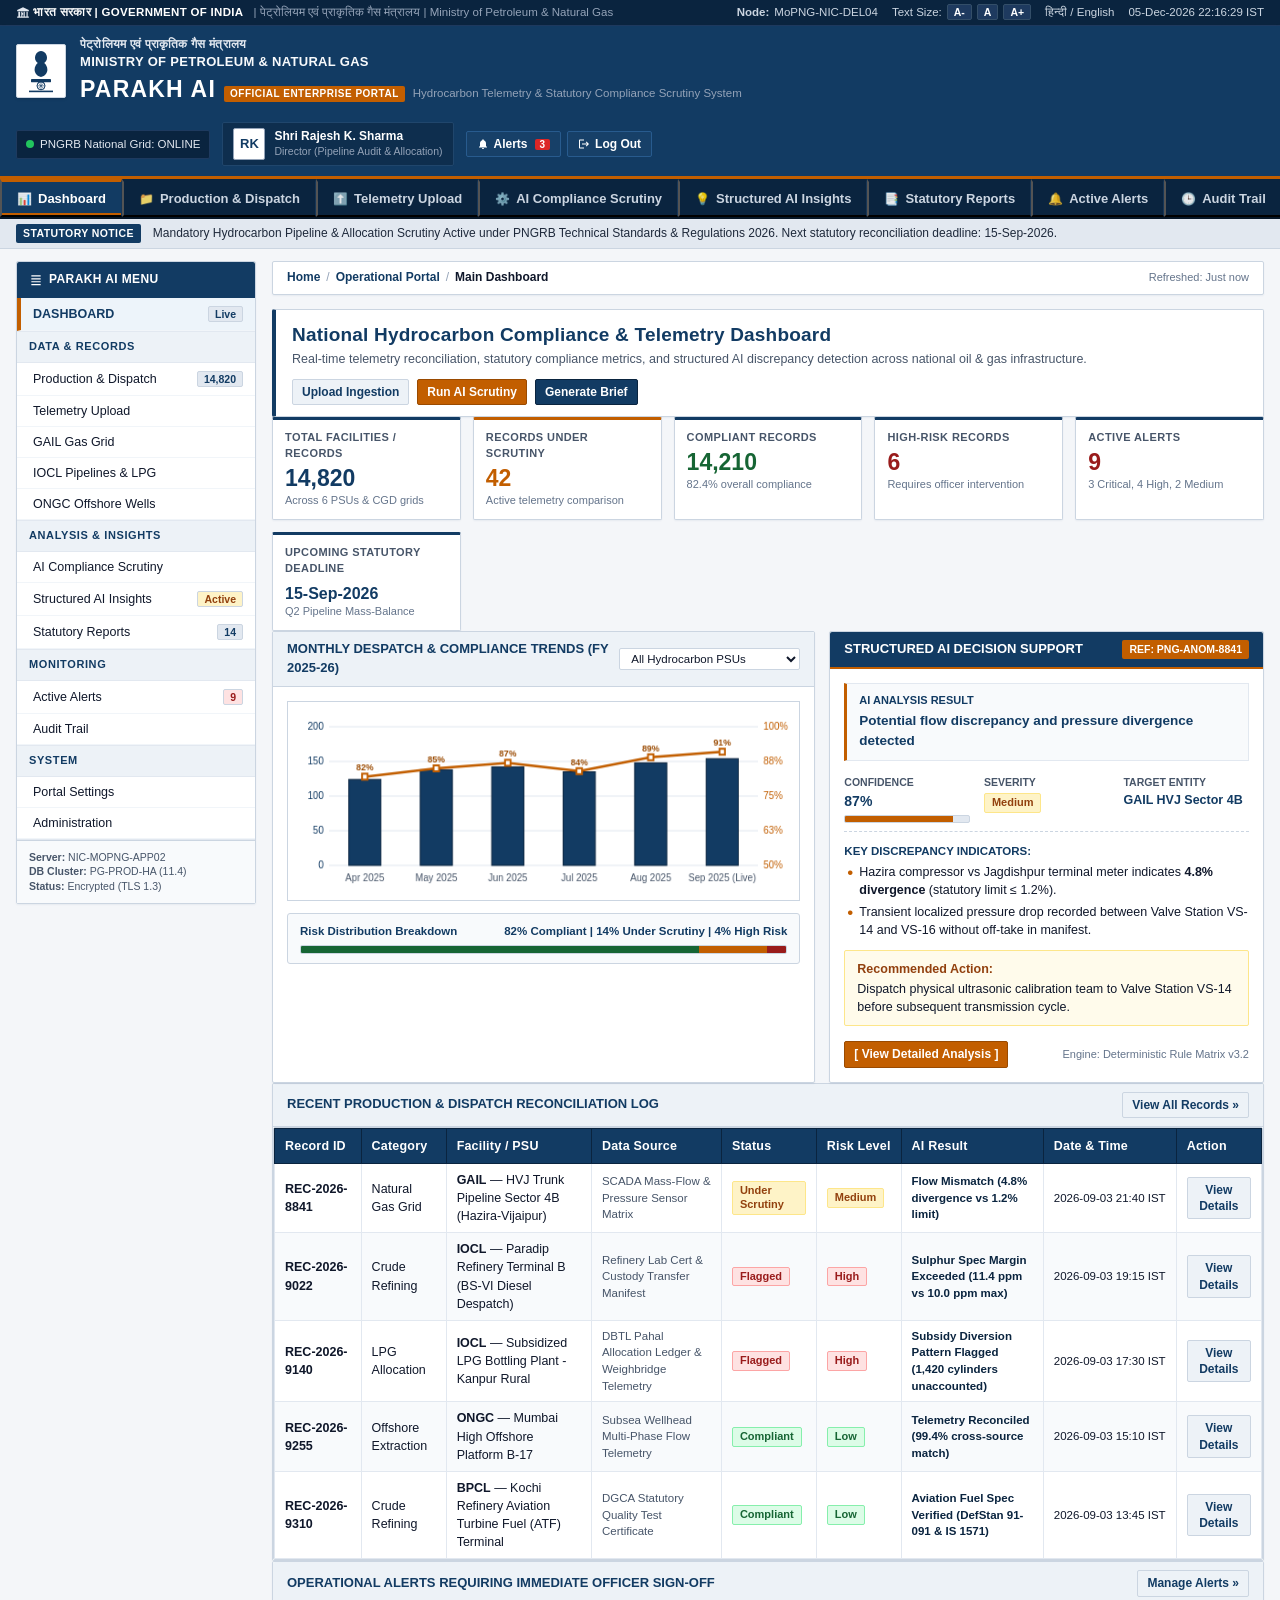
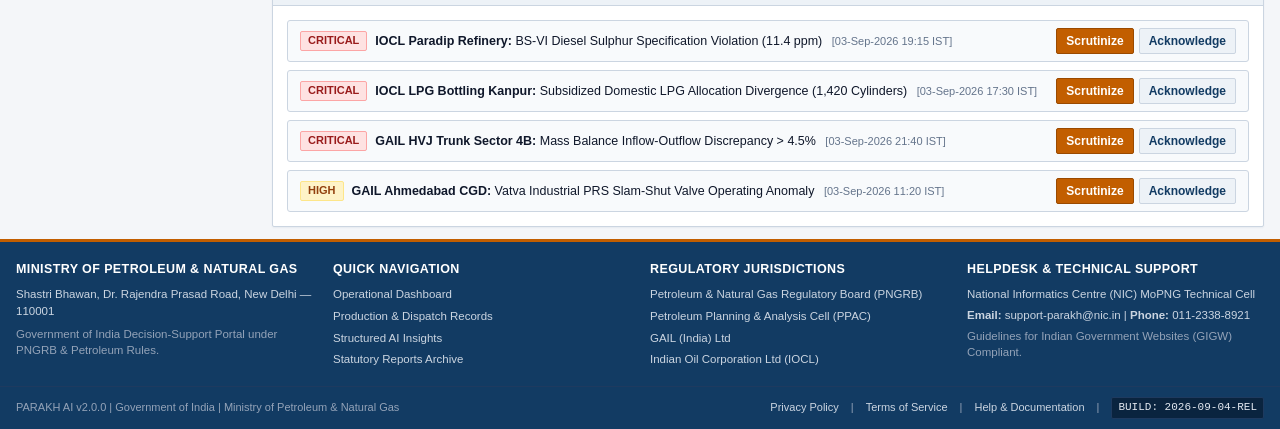
==== commit 84026206: "feat: complete Government of India enterprise upgrade for PARAKH AI portal" ====
--- a/index.html
+++ b/index.html
@@ -7,13 +7,13 @@
   <meta name="description" content="Official Decision-Support & Statutory Compliance Scrutiny Platform for the Ministry of Petroleum & Natural Gas, Government of India.">
   <meta name="author" content="Ministry of Petroleum & Natural Gas, Government of India">
   
-  <!-- Custom Institutional CSS (2012-2018 Design Language, Three-Tone System) -->
+  <!-- Custom Institutional CSS (2012-2018 Enterprise Design, Three-Tone System) -->
   <link rel="stylesheet" href="./static/css/styles.css">
 </head>
 <body class="font-size-md">
 
   <!-- =====================================================================
-       1. TOP GOVERNMENT ACCESSIBILITY & UTILITY STRIP
+       1. TOP GOVERNMENT OF INDIA ACCESSIBILITY & UTILITY STRIP
        ===================================================================== -->
   <div class="gov-top-strip" id="govTopStrip">
     <div class="gov-top-strip-inner">
@@ -40,7 +40,7 @@
           <a class="strip-link" href="javascript:void(0)" onclick="parakhApp.toggleLanguage()">हिन्दी / English</a>
         </span>
         <span class="strip-item" id="liveClockDisplay">
-          03-Sep-2026 23:10:00 IST
+          04-Sep-2026 01:00:00 IST
         </span>
       </div>
     </div>
@@ -54,7 +54,6 @@
       <!-- Left: Emblem & Ministry Identity -->
       <div class="brand-section">
         <div class="emblem-logo-container" title="State Emblem of India">
-          <!-- Simplified Vector representation of Lion Capitol of Ashoka -->
           <svg class="emblem-svg" viewBox="0 0 100 110" fill="#123B63">
             <path d="M50 5 C40 5 35 15 35 22 C35 28 38 32 42 35 C38 38 34 44 34 52 C34 60 40 68 50 70 C60 68 66 60 66 52 C66 44 62 38 58 35 C62 32 65 28 65 22 C65 15 60 5 50 5 Z" fill="#123B63"/>
             <rect x="25" y="75" width="50" height="8" rx="1" fill="#123B63"/>
@@ -71,7 +70,7 @@
           <div class="brand-ministry">Ministry of Petroleum & Natural Gas</div>
           <div class="brand-parakh">
             <span class="parakh-main-title">PARAKH AI</span>
-            <span class="parakh-tag">OFFICIAL PORTAL</span>
+            <span class="parakh-tag">OFFICIAL ENTERPRISE PORTAL</span>
             <span class="parakh-subtitle">Hydrocarbon Telemetry & Statutory Compliance Scrutiny System</span>
           </div>
         </div>
@@ -81,7 +80,7 @@
       <div class="header-user-area" id="headerUserArea">
         <div class="system-status-indicator" title="SCADA & Registry Integration Status">
           <span class="status-dot"></span>
-          <span>PNGRB Grid: ONLINE</span>
+          <span>PNGRB National Grid: ONLINE</span>
         </div>
 
         <div class="user-profile-box" id="userProfileBox">
@@ -122,31 +121,35 @@
       </button>
       <button type="button" class="nav-item" data-view="records" onclick="parakhApp.switchView('records')">
         <span class="nav-icon">📁</span>
-        <span>Data & Records</span>
+        <span>Production & Dispatch</span>
       </button>
       <button type="button" class="nav-item" data-view="upload" onclick="parakhApp.switchView('upload')">
         <span class="nav-icon">⬆️</span>
-        <span>Data Upload</span>
+        <span>Telemetry Upload</span>
       </button>
       <button type="button" class="nav-item" data-view="ai-analysis" onclick="parakhApp.switchView('ai-analysis')">
         <span class="nav-icon">⚙️</span>
-        <span>AI Analysis</span>
+        <span>AI Compliance Scrutiny</span>
       </button>
       <button type="button" class="nav-item" data-view="ai-insights" onclick="parakhApp.switchView('ai-insights')">
         <span class="nav-icon">💡</span>
-        <span>AI Insights</span>
+        <span>Structured AI Insights</span>
       </button>
       <button type="button" class="nav-item" data-view="reports" onclick="parakhApp.switchView('reports')">
         <span class="nav-icon">📑</span>
-        <span>Reports</span>
+        <span>Statutory Reports</span>
       </button>
       <button type="button" class="nav-item" data-view="alerts" onclick="parakhApp.switchView('alerts')">
         <span class="nav-icon">🔔</span>
-        <span>Alerts</span>
+        <span>Active Alerts</span>
       </button>
       <button type="button" class="nav-item" data-view="history" onclick="parakhApp.switchView('history')">
         <span class="nav-icon">🕒</span>
-        <span>Audit History</span>
+        <span>Audit Trail</span>
+      </button>
+      <button type="button" class="nav-item" data-view="settings" onclick="parakhApp.switchView('settings')">
+        <span class="nav-icon">⚙️</span>
+        <span>Portal Settings</span>
       </button>
       <button type="button" class="nav-item" data-view="administration" onclick="parakhApp.switchView('administration')">
         <span class="nav-icon">🛡️</span>
@@ -156,7 +159,7 @@
   </nav>
 
   <!-- =====================================================================
-       4. OFFICIAL NOTICE TICKER
+       4. STATUTORY NOTICE TICKER
        ===================================================================== -->
   <div class="notice-ticker" id="noticeTicker">
     <div class="ticker-inner">
@@ -172,30 +175,30 @@
        ===================================================================== -->
   <div class="portal-container" id="portalContainer">
 
-    <!-- LEFT-SIDE COMPACT ENTERPRISE SIDEBAR -->
+    <!-- EXACT REQUESTED SIDEBAR NAVIGATION -->
     <aside class="portal-sidebar" id="portalSidebar">
       <div class="sidebar-header">
         <svg width="14" height="14" viewBox="0 0 24 24" fill="currentColor">
           <path d="M4 6h16V4H4v2zm0 5h16v-2H4v2zm0 5h16v-2H4v2zm0 5h16v-2H4v2z"/>
         </svg>
-        <span>PARAKH AI PORTAL</span>
+        <span>PARAKH AI MENU</span>
       </div>
 
       <!-- Group 1: Dashboard -->
       <div class="sidebar-nav-group">
         <button type="button" class="sidebar-link-btn active" data-view="dashboard" onclick="parakhApp.switchView('dashboard')">
-          <span>Dashboard Overview</span>
+          <span>DASHBOARD</span>
           <span class="sidebar-count">Live</span>
         </button>
       </div>
 
-      <!-- Group 2: Data -->
+      <!-- Group 2: DATA & RECORDS -->
       <div class="sidebar-nav-group">
-        <div class="sidebar-group-title">DATA MANAGEMENT</div>
+        <div class="sidebar-group-title">DATA & RECORDS</div>
         <ul class="sidebar-links">
           <li>
             <button type="button" class="sidebar-link-btn" data-view="records" onclick="parakhApp.switchView('records')">
-              <span>Production & Despatch</span>
+              <span>Production & Dispatch</span>
               <span class="sidebar-count" id="sidebarRecordCount">14,820</span>
             </button>
           </li>
@@ -205,24 +208,24 @@
             </button>
           </li>
           <li>
-            <button type="button" class="sidebar-link-btn" onclick="parakhApp.filterRecordsByPsu('GAIL')">
+            <button type="button" class="sidebar-link-btn" data-psu="GAIL" onclick="parakhApp.filterRecordsByPsu('GAIL')">
               <span>GAIL Gas Grid</span>
             </button>
           </li>
           <li>
-            <button type="button" class="sidebar-link-btn" onclick="parakhApp.filterRecordsByPsu('IOCL')">
+            <button type="button" class="sidebar-link-btn" data-psu="IOCL" onclick="parakhApp.filterRecordsByPsu('IOCL')">
               <span>IOCL Pipelines & LPG</span>
             </button>
           </li>
           <li>
-            <button type="button" class="sidebar-link-btn" onclick="parakhApp.filterRecordsByPsu('ONGC')">
+            <button type="button" class="sidebar-link-btn" data-psu="ONGC" onclick="parakhApp.filterRecordsByPsu('ONGC')">
               <span>ONGC Offshore Wells</span>
             </button>
           </li>
         </ul>
       </div>
 
-      <!-- Group 3: Analysis -->
+      <!-- Group 3: ANALYSIS & INSIGHTS -->
       <div class="sidebar-nav-group">
         <div class="sidebar-group-title">ANALYSIS & INSIGHTS</div>
         <ul class="sidebar-links">
@@ -234,7 +237,7 @@
           <li>
             <button type="button" class="sidebar-link-btn" data-view="ai-insights" onclick="parakhApp.switchView('ai-insights')">
               <span>Structured AI Insights</span>
-              <span class="sidebar-count" style="background-color:#c8dfd5; color:#184534;">New</span>
+              <span class="sidebar-count" style="background-color:#FEF3C7; color:#92400E;">Active</span>
             </button>
           </li>
           <li>
@@ -246,31 +249,36 @@
         </ul>
       </div>
 
-      <!-- Group 4: Monitoring -->
+      <!-- Group 4: MONITORING -->
       <div class="sidebar-nav-group">
         <div class="sidebar-group-title">MONITORING</div>
         <ul class="sidebar-links">
           <li>
             <button type="button" class="sidebar-link-btn" data-view="alerts" onclick="parakhApp.switchView('alerts')">
               <span>Active Alerts</span>
-              <span class="sidebar-count" style="background-color:#fadbd8; color:#78281f;" id="sidebarAlertBadge">9</span>
+              <span class="sidebar-count" style="background-color:#FEE2E2; color:#991B1B;" id="sidebarAlertBadge">9</span>
             </button>
           </li>
           <li>
             <button type="button" class="sidebar-link-btn" data-view="history" onclick="parakhApp.switchView('history')">
-              <span>Audit Trail (NIC Log)</span>
+              <span>Audit Trail</span>
             </button>
           </li>
         </ul>
       </div>
 
-      <!-- Group 5: System -->
+      <!-- Group 5: SYSTEM -->
       <div class="sidebar-nav-group">
         <div class="sidebar-group-title">SYSTEM</div>
         <ul class="sidebar-links">
           <li>
+            <button type="button" class="sidebar-link-btn" data-view="settings" onclick="parakhApp.switchView('settings')">
+              <span>Portal Settings</span>
+            </button>
+          </li>
+          <li>
             <button type="button" class="sidebar-link-btn" data-view="administration" onclick="parakhApp.switchView('administration')">
-              <span>Portal Settings</span>
+              <span>Administration</span>
             </button>
           </li>
         </ul>
@@ -279,7 +287,7 @@
       <div class="sidebar-footer-info">
         <div><strong>Server:</strong> NIC-MOPNG-APP02</div>
         <div><strong>DB Cluster:</strong> PG-PROD-HA (11.4)</div>
-        <div><strong>Last Sync:</strong> <span id="sidebarLastSyncTime">03-Sep-2026 23:00 IST</span></div>
+        <div><strong>Status:</strong> Encrypted (TLS 1.3)</div>
       </div>
     </aside>
 
@@ -293,115 +301,115 @@
           <li class="breadcrumb-separator">/</li>
           <li id="breadcrumbParent"><a href="javascript:void(0)">Operational Portal</a></li>
           <li class="breadcrumb-separator">/</li>
-          <li class="breadcrumb-current" id="breadcrumbCurrent">Dashboard Overview</li>
+          <li class="breadcrumb-current" id="breadcrumbCurrent">Main Dashboard</li>
         </ul>
-        <span class="breadcrumb-timestamp" id="breadcrumbTime">Data refreshed: Just now</span>
+        <span class="breadcrumb-timestamp" id="breadcrumbTime">Refreshed: Just now</span>
       </nav>
 
       <!-- ===================================================================
-           VIEW 1: DASHBOARD
+           VIEW 1: MAIN DASHBOARD
            =================================================================== -->
       <section class="view-section" id="view-dashboard">
-        <!-- Page Title & Actions -->
         <div class="page-title-banner">
           <div class="page-title-group">
-            <h1>Operational Decision-Support Dashboard</h1>
+            <h1>National Hydrocarbon Compliance & Telemetry Dashboard</h1>
             <p>Real-time telemetry reconciliation, statutory compliance metrics, and structured AI discrepancy detection across national oil & gas infrastructure.</p>
           </div>
           <div class="page-actions-group">
             <button class="btn btn-secondary btn-sm" onclick="parakhApp.switchView('upload')">
-              <svg width="12" height="12" viewBox="0 0 24 24" fill="currentColor"><path d="M9 16h6v-6h4l-7-7-7 7h4zm-4 2h14v2H5z"/></svg>
               <span>Upload Ingestion</span>
             </button>
             <button class="btn btn-accent btn-sm" onclick="parakhApp.switchView('ai-analysis')">
-              <svg width="12" height="12" viewBox="0 0 24 24" fill="currentColor"><path d="M12 2C6.48 2 2 6.48 2 12s4.48 10 10 10 10-4.48 10-10S17.52 2 12 2zm1 15h-2v-6h2v6zm0-8h-2V7h2v2z"/></svg>
               <span>Run AI Scrutiny</span>
             </button>
             <button class="btn btn-primary btn-sm" onclick="parakhApp.openGenerateReportModal()">
-              <svg width="12" height="12" viewBox="0 0 24 24" fill="currentColor"><path d="M19 8H5c-1.66 0-3 1.34-3 3v6h4v4h12v-4h4v-6c0-1.66-1.34-3-3-3zm-4 11H9v-5h6v5zm4-7c-.55 0-1-.45-1-1s.45-1 1-1 1 .45 1 1-.45 1-1 1z"/></svg>
-              <span>Print Brief</span>
-            </button>
-          </div>
-        </div>
-
-        <!-- Practical Rectangular KPI Cards (No oversized floating cards) -->
+              <span>Generate Brief</span>
+            </button>
+          </div>
+        </div>
+
+        <!-- 6 Practical Compact KPI Cards -->
         <div class="kpi-grid">
           <div class="kpi-card">
-            <span class="kpi-label">Total Records</span>
+            <span class="kpi-label">Total Facilities / Records</span>
             <span class="kpi-value" id="kpiTotalRecords">14,820</span>
             <span class="kpi-subtext">Across 6 PSUs & CGD grids</span>
           </div>
+          <div class="kpi-card kpi-accent">
+            <span class="kpi-label">Records Under Scrutiny</span>
+            <span class="kpi-value" id="kpiActiveCases">42</span>
+            <span class="kpi-subtext">Active telemetry comparison</span>
+          </div>
           <div class="kpi-card">
-            <span class="kpi-label">Active Cases</span>
-            <span class="kpi-value" id="kpiActiveCases">42</span>
-            <span class="kpi-subtext">12 under active officer review</span>
+            <span class="kpi-label">Compliant Records</span>
+            <span class="kpi-value" style="color:#166534;">14,210</span>
+            <span class="kpi-subtext">82.4% overall compliance</span>
           </div>
           <div class="kpi-card">
-            <span class="kpi-label">Data Processed</span>
-            <span class="kpi-value">1.84 TB</span>
-            <span class="kpi-subtext">SCADA, Flow & Manifest files</span>
-          </div>
-          <div class="kpi-card kpi-accent">
-            <span class="kpi-label">AI Insights Generated</span>
-            <span class="kpi-value" id="kpiAiInsights">1,248</span>
-            <span class="kpi-subtext">89.4% cross-source accuracy</span>
-          </div>
-          <div class="kpi-card">
-            <span class="kpi-label">Pending Reviews</span>
-            <span class="kpi-value" id="kpiPendingReviews">18</span>
-            <span class="kpi-subtext">4 flagged as high priority</span>
+            <span class="kpi-label">High-Risk Records</span>
+            <span class="kpi-value" style="color:#991B1B;">6</span>
+            <span class="kpi-subtext">Requires officer intervention</span>
           </div>
           <div class="kpi-card">
             <span class="kpi-label">Active Alerts</span>
-            <span class="kpi-value" style="color:#8B2019;" id="kpiAlerts">9</span>
+            <span class="kpi-value" style="color:#991B1B;" id="kpiAlerts">9</span>
             <span class="kpi-subtext">3 Critical, 4 High, 2 Medium</span>
           </div>
-        </div>
-
-        <!-- 2-Column Split: Data Overview Chart vs Structured AI Insights -->
+          <div class="kpi-card">
+            <span class="kpi-label">Upcoming Statutory Deadline</span>
+            <span class="kpi-value" style="font-size:16px; margin-top:8px; color:#123B63;">15-Sep-2026</span>
+            <span class="kpi-subtext">Q2 Pipeline Mass-Balance</span>
+          </div>
+        </div>
+
+        <!-- 2-Column Split: Overview Chart & Risk Distribution vs Structured AI Finding -->
         <div class="dashboard-grid-2col">
-          <!-- Column 1: Traditional Enterprise Chart -->
+          <!-- Column 1: Compliance Overview & Risk Distribution -->
           <div class="panel">
             <div class="panel-header">
-              <span>MONTHLY COMPLIANCE & TELEMETRY VOLUME (FY 2025-26)</span>
+              <span>MONTHLY DESPATCH & COMPLIANCE TRENDS (FY 2025-26)</span>
               <div>
-                <select id="chartPsuFilter" class="form-control" style="font-size:11px; padding:2px 6px;" onchange="parakhApp.renderComplianceChart()">
-                  <option value="ALL">All Hydrocarbon Entities</option>
+                <select id="chartPsuFilter" class="form-control" style="font-size:11.5px; padding:3px 7px;" onchange="parakhApp.renderComplianceChart()">
+                  <option value="ALL">All Hydrocarbon PSUs</option>
                   <option value="GAIL">GAIL (Natural Gas Grid)</option>
                   <option value="IOCL">IOCL (Refineries & Pipeline)</option>
-                  <option value="ONGC">ONGC (Offshore & Onshore)</option>
-                  <option value="HPCL">HPCL / BPCL (Marketing & LPG)</option>
+                  <option value="ONGC">ONGC (Offshore Extraction)</option>
                 </select>
               </div>
             </div>
             <div class="panel-body">
-              <!-- Traditional HTML5 Canvas Chart with Institutional 2012-2018 Aesthetic -->
-              <canvas id="complianceChartCanvas" width="560" height="220" style="width:100%; height:220px; display:block; background-color:#FAFAF7; border:1px solid #E1DAC8;"></canvas>
-              <div style="display:flex; justify-content:space-between; font-size:11px; color:#5c6b78; margin-top:6px; padding:0 4px;">
-                <span><strong style="color:#123B63;">■</strong> Verified Despatch Volume (MMSCMD / TMT)</span>
-                <span><strong style="color:#397B63;">■</strong> Compliance Rate (%)</span>
-                <span>Source: MoPNG Petroleum Planning & Analysis Cell (PPAC)</span>
-              </div>
-            </div>
-          </div>
-
-          <!-- Column 2: Structured AI Decision-Support Intelligence (Prompt-specified format) -->
+              <canvas id="complianceChartCanvas" width="560" height="200" style="width:100%; height:200px; display:block; background-color:#FFFFFF; border:1px solid #CBD5E1;"></canvas>
+              
+              <!-- Risk Distribution Breakdown -->
+              <div style="margin-top:12px; background:#F8FAFC; border:1px solid #CBD5E1; padding:9px 12px; border-radius:3px;">
+                <div style="display:flex; justify-content:space-between; font-size:11.5px; font-weight:700; color:#123B63; margin-bottom:5px;">
+                  <span>Risk Distribution Breakdown</span>
+                  <span>82% Compliant | 14% Under Scrutiny | 4% High Risk</span>
+                </div>
+                <div style="display:flex; height:9px; border-radius:2px; overflow:hidden; border:1px solid #CBD5E1;">
+                  <div style="width:82%; background:#166534;" title="Compliant (82%)"></div>
+                  <div style="width:14%; background:#C25E00;" title="Under Scrutiny (14%)"></div>
+                  <div style="width:4%; background:#991B1B;" title="High Risk (4%)"></div>
+                </div>
+              </div>
+            </div>
+          </div>
+
+          <!-- Column 2: Structured AI Decision-Support Intelligence Card -->
           <div class="panel ai-insight-panel">
             <div class="panel-header">
               <span>STRUCTURED AI DECISION SUPPORT</span>
-              <span class="ai-tag">INCIDENT REF: PNG-ANOM-8841</span>
+              <span class="ai-tag">REF: PNG-ANOM-8841</span>
             </div>
             <div class="panel-body">
               <div class="ai-result-block">
-                <!-- Assessment Box -->
                 <div class="ai-assessment-box">
                   <div style="font-size:11px; font-weight:bold; color:#123B63; text-transform:uppercase;">AI Analysis Result</div>
-                  <div style="font-size:13px; font-weight:bold; color:#214c3a; margin-top:2px;">
-                    Assessment: Potential flow discrepancy and pressure divergence detected
+                  <div style="font-size:13.5px; font-weight:bold; color:#123B63; margin-top:2px;">
+                    Potential flow discrepancy and pressure divergence detected
                   </div>
                 </div>
 
-                <!-- Metrics Row -->
                 <div class="ai-metric-row">
                   <div class="ai-metric-col">
                     <span class="ai-metric-label">Confidence</span>
@@ -415,43 +423,40 @@
                     <div class="ai-metric-value"><span class="badge badge-high">Medium</span></div>
                   </div>
                   <div class="ai-metric-col">
-                    <span class="ai-metric-label">Target Infrastructure</span>
-                    <div style="font-size:12px; font-weight:bold; color:#123B63;">GAIL HVJ Trunk Sector 4B</div>
+                    <span class="ai-metric-label">Target Entity</span>
+                    <div style="font-size:12.5px; font-weight:bold; color:#123B63;">GAIL HVJ Sector 4B</div>
                   </div>
                 </div>
 
-                <!-- Key Indicators -->
                 <div>
-                  <div style="font-size:11px; font-weight:bold; color:#123B63; margin-bottom:4px; text-transform:uppercase;">Key Indicators:</div>
+                  <div style="font-size:11.5px; font-weight:bold; color:#123B63; margin-bottom:4px; text-transform:uppercase;">Key Discrepancy Indicators:</div>
                   <ul class="ai-indicator-list">
-                    <li class="ai-indicator-item">Input telemetry at Hazira compressor shows <strong>4.8% divergence</strong> against downstream Jagdishpur terminal meter (PNGRB statutory limit &le; 1.2%).</li>
-                    <li class="ai-indicator-item">Transient localized pressure drop recorded between Valve Station VS-14 and VS-16 without corresponding off-take logged in SCADA manifest.</li>
-                    <li class="ai-indicator-item">Independent density batch test indicates subtle thermal variance compared to refinery test certification.</li>
+                    <li class="ai-indicator-item">Hazira compressor vs Jagdishpur terminal meter indicates <strong>4.8% divergence</strong> (statutory limit &le; 1.2%).</li>
+                    <li class="ai-indicator-item">Transient localized pressure drop recorded between Valve Station VS-14 and VS-16 without off-take in manifest.</li>
                   </ul>
                 </div>
 
-                <!-- Recommendation -->
                 <div class="ai-recommendation-box">
-                  <strong>Recommendation:</strong>
-                  Further verification recommended. Dispatch physical ultrasonic calibration team to Valve Station VS-14 before the next transmission cycle.
+                  <strong>Recommended Action:</strong>
+                  Dispatch physical ultrasonic calibration team to Valve Station VS-14 before subsequent transmission cycle.
                 </div>
 
                 <div style="display:flex; justify-content:space-between; align-items:center; margin-top:4px;">
-                  <button class="btn btn-accent btn-sm" onclick="parakhApp.loadAnalysisCase('CASE-8841')">
+                  <button class="btn btn-accent btn-sm" onclick="parakhApp.switchView('ai-analysis'); parakhApp.loadAnalysisCase('CASE-8841');">
                     [ View Detailed Analysis ]
                   </button>
-                  <span style="font-size:11px; color:#556877;">Engine: Deterministic Rule Matrix v3.2</span>
-                </div>
-              </div>
-            </div>
-          </div>
-        </div>
-
-        <!-- Recent Operational Data & Ingestion Table -->
+                  <span style="font-size:11px; color:#64748B;">Engine: Deterministic Rule Matrix v3.2</span>
+                </div>
+              </div>
+            </div>
+          </div>
+        </div>
+
+        <!-- Recent Production & Dispatch Activity Table -->
         <div class="panel">
           <div class="panel-header">
-            <span>RECENT HYDROCARBON OPERATIONAL INGESTION LOG</span>
-            <button class="btn btn-secondary btn-sm" onclick="parakhApp.switchView('records')">View All Records (14,820) &raquo;</button>
+            <span>RECENT PRODUCTION & DISPATCH RECONCILIATION LOG</span>
+            <button class="btn btn-secondary btn-sm" onclick="parakhApp.switchView('records')">View All Records &raquo;</button>
           </div>
           <div class="panel-body" style="padding:0;">
             <div class="table-responsive">
@@ -480,7 +485,7 @@
         <!-- Alerts / Pending Actions Area -->
         <div class="panel">
           <div class="panel-header">
-            <span>ALERTS & PENDING STATUTORY ACTIONS (4 REQUIRING IMMEDIATE OFFICER SIGN-OFF)</span>
+            <span>OPERATIONAL ALERTS REQUIRING IMMEDIATE OFFICER SIGN-OFF</span>
             <button class="btn btn-secondary btn-sm" onclick="parakhApp.switchView('alerts')">Manage Alerts &raquo;</button>
           </div>
           <div class="panel-body">
@@ -492,17 +497,17 @@
       </section>
 
       <!-- ===================================================================
-           VIEW 2: DATA & RECORDS AREA (Traditional Enterprise Data Interface)
+           VIEW 2: DATA & RECORDS (PRODUCTION & DISPATCH)
            =================================================================== -->
       <section class="view-section" id="view-records" style="display:none;">
         <div class="page-title-banner">
           <div class="page-title-group">
-            <h1>Hydrocarbon Telemetry & Statutory Records Repository</h1>
-            <p>Complete multi-source registry of pipeline sensor readings, refinery dispatch ledgers, and subsidized LPG distribution manifests.</p>
+            <h1>Production & Dispatch Records Management</h1>
+            <p>Complete multi-source statutory repository of pipeline SCADA readings, refinery dispatch ledgers, and subsidized fuel allocations.</p>
           </div>
           <div class="page-actions-group">
-            <button class="btn btn-primary btn-sm" onclick="parakhApp.switchView('upload')">
-              <span>+ Ingest New Batch</span>
+            <button class="btn btn-accent btn-sm" onclick="parakhApp.switchView('upload')">
+              <span>+ Ingest Telemetry Batch</span>
             </button>
             <button class="btn btn-secondary btn-sm" onclick="parakhApp.exportRecordsCSV()">
               <span>Export CSV</span>
@@ -510,12 +515,12 @@
           </div>
         </div>
 
-        <!-- Filter Card -->
+        <!-- Enterprise Filter Bar -->
         <div class="filter-card">
           <div class="form-row">
             <div class="form-group flex-grow">
-              <label class="form-label" for="filterSearchInput">Search Records / Facility / ID</label>
-              <input type="text" id="filterSearchInput" class="form-control" placeholder="e.g. GAIL, HVJ, IOCL, REC-2026..." oninput="parakhApp.applyFilters()">
+              <label class="form-label" for="filterSearchInput">Search Facility / Record ID</label>
+              <input type="text" id="filterSearchInput" class="form-control" placeholder="e.g. GAIL, HVJ, REC-2026, Paradip..." oninput="parakhApp.applyFilters()">
             </div>
             <div class="form-group">
               <label class="form-label" for="filterCategorySelect">Category</label>
@@ -537,7 +542,7 @@
                 <option value="ONGC">ONGC Ltd</option>
                 <option value="HPCL">Hindustan Petroleum (HPCL)</option>
                 <option value="BPCL">Bharat Petroleum (BPCL)</option>
-                <option value="ISPRL">Indian Strategic Petroleum Reserves</option>
+                <option value="ISPRL">Indian Strategic Reserves</option>
               </select>
             </div>
             <div class="form-group">
@@ -556,9 +561,9 @@
             </div>
             <div class="form-group">
               <label class="form-label" for="filterDateTo">Date To</label>
-              <input type="date" id="filterDateTo" class="form-control" value="2026-09-03" onchange="parakhApp.applyFilters()">
-            </div>
-            <div class="form-group" style="flex-direction:row; gap:4px;">
+              <input type="date" id="filterDateTo" class="form-control" value="2026-09-04" onchange="parakhApp.applyFilters()">
+            </div>
+            <div class="form-group" style="flex-direction:row; gap:5px;">
               <button type="button" class="btn btn-primary btn-sm" onclick="parakhApp.applyFilters()">Apply Filter</button>
               <button type="button" class="btn btn-secondary btn-sm" onclick="parakhApp.resetFilters()">Reset</button>
             </div>
@@ -599,23 +604,23 @@
       </section>
 
       <!-- ===================================================================
-           VIEW 3: DATA UPLOAD
+           VIEW 3: DATA UPLOAD (TELEMETRY UPLOAD)
            =================================================================== -->
       <section class="view-section" id="view-upload" style="display:none;">
         <div class="page-title-banner">
           <div class="page-title-group">
-            <h1>Statutory Data Ingestion & Manifest Upload</h1>
-            <p>Upload telemetry dumps, refinery lab certificates, or allocation manifests for automated checksum verification and deterministic AI audit.</p>
-          </div>
-        </div>
-
-        <div class="panel" style="max-width:850px; margin:0 auto;">
+            <h1>Statutory Telemetry & Manifest Ingestion</h1>
+            <p>Upload telemetry dumps, laboratory quality certificates, or distribution ledgers for deterministic validation and checksum verification.</p>
+          </div>
+        </div>
+
+        <div class="panel" style="max-width:880px; margin:0 auto;">
           <div class="panel-header">
-            <span>INGESTION PARAMETERS & STATUTORY DECLARATION</span>
+            <span>INGESTION WORKFLOW & STATUTORY DECLARATION</span>
           </div>
           <div class="panel-body">
             <form id="uploadDataForm" onsubmit="parakhApp.handleDataUpload(event)">
-              <div style="display:flex; flex-direction:column; gap:12px;">
+              <div style="display:flex; flex-direction:column; gap:14px;">
                 <div class="form-row">
                   <div class="form-group flex-grow">
                     <label class="form-label" for="uploadPsuSelect">Reporting Hydrocarbon PSU / Entity *</label>
@@ -626,7 +631,7 @@
                       <option value="ONGC">Oil & Natural Gas Corporation Ltd — Offshore Wells</option>
                       <option value="HPCL">Hindustan Petroleum Corporation Ltd — Marketing & LPG</option>
                       <option value="BPCL">Bharat Petroleum Corporation Ltd — Distribution</option>
-                      <option value="ISPRL">Indian Strategic Petroleum Reserves Ltd — Padur/Mangalore</option>
+                      <option value="ISPRL">Indian Strategic Petroleum Reserves Ltd — Caverns</option>
                     </select>
                   </div>
                   <div class="form-group flex-grow">
@@ -663,10 +668,17 @@
                   </select>
                 </div>
 
+                <!-- Drag & Drop Upload Zone -->
                 <div class="form-group">
-                  <label class="form-label" for="uploadFileInput">Select Data File (.csv, .xlsx, .pdf, .json) *</label>
-                  <input type="file" id="uploadFileInput" class="form-control" accept=".csv,.xlsx,.xls,.pdf,.json" required>
-                  <span style="font-size:11px; color:#617282; margin-top:2px;">Files are processed using deterministic rule logic and hashed via SHA-256 for audit immutability. Maximum file size: 50 MB.</span>
+                  <label class="form-label">Select or Drag Telemetry File (.csv, .xlsx, .pdf, .json) *</label>
+                  <div class="upload-dropzone" id="uploadDropzone">
+                    <div class="upload-dropzone-icon">📁</div>
+                    <div id="uploadDropzoneFilename" style="font-size:13px; color:#334155; margin-bottom:4px;">
+                      Drag & drop telemetry files here, or <span style="color:#123B63; text-decoration:underline; font-weight:bold;">browse computer</span>
+                    </div>
+                    <div style="font-size:11.5px; color:#64748B;">Supported: CSV, XLSX, PDF, JSON up to 50 MB. Files are cryptographically hashed via SHA-256.</div>
+                  </div>
+                  <input type="file" id="uploadFileInput" accept=".csv,.xlsx,.xls,.pdf,.json" style="display:none;" required>
                 </div>
 
                 <div class="form-group">
@@ -674,20 +686,41 @@
                   <textarea id="uploadOfficerRemark" class="form-control" rows="2" placeholder="Enter officer verification remarks or reference dispatch memo number..."></textarea>
                 </div>
 
-                <div id="uploadProgressContainer" style="display:none; margin-top:6px; background:#faf8f2; border:1px solid #dcd5c4; padding:8px 10px; border-radius:3px;">
-                  <div style="display:flex; justify-content:space-between; font-size:11px; font-weight:bold; color:#123B63; margin-bottom:4px;">
+                <!-- Live Upload Progress -->
+                <div id="uploadProgressContainer" style="display:none; background:#F8FAFC; border:1px solid #CBD5E1; padding:10px 12px; border-radius:3px;">
+                  <div style="display:flex; justify-content:space-between; font-size:11.5px; font-weight:700; color:#123B63; margin-bottom:5px;">
                     <span id="uploadProgressLabel">Calculating SHA-256 checksum & validating schema...</span>
                     <span id="uploadProgressPercent">45%</span>
                   </div>
-                  <div style="width:100%; height:8px; background:#ded8c6; border-radius:2px; overflow:hidden;">
-                    <div id="uploadProgressBar" style="width:45%; height:100%; background:#397B63; transition:width 0.3s ease;"></div>
+                  <div style="width:100%; height:9px; background:#E2E8F0; border-radius:2px; overflow:hidden;">
+                    <div id="uploadProgressBar" style="width:45%; height:100%; background:#C25E00; transition:width 0.3s ease;"></div>
                   </div>
                 </div>
 
-                <div style="display:flex; justify-content:flex-end; gap:8px; margin-top:8px;">
-                  <button type="button" class="btn btn-secondary" onclick="parakhApp.resetUploadForm()">Cancel</button>
+                <!-- Successful Upload State Card -->
+                <div id="uploadSuccessState" style="display:none; background:#F0FDF4; border:1px solid #86EFAC; padding:12px; border-radius:3px;">
+                  <div style="display:flex; align-items:center; gap:8px; margin-bottom:8px;">
+                    <span style="font-size:16px; color:#166534;">✓</span>
+                    <span style="font-size:13.5px; font-weight:bold; color:#166534;">Batch Successfully Ingested & Cryptographically Verified</span>
+                  </div>
+                  <div style="display:grid; grid-template-columns:1fr 1fr; gap:8px; font-size:12px; color:#334155;">
+                    <div><strong>Batch ID:</strong> <span id="successBatchId">BATCH-2026-0914</span></div>
+                    <div><strong>Record ID:</strong> <span id="successRecordId">REC-2026-9901</span></div>
+                    <div><strong>Uploaded By:</strong> <span id="successUploadedBy">Shri Rajesh K. Sharma</span></div>
+                    <div><strong>Timestamp:</strong> <span id="successTimestamp">04-Sep-2026 01:05 IST</span></div>
+                    <div><strong>Data Source:</strong> <span id="successSource">GAIL (SCADA)</span></div>
+                    <div><strong>File Name:</strong> <span id="successFileName">HVJ_Pressure_Dump_Sep26.csv</span></div>
+                  </div>
+                  <div style="margin-top:10px; display:flex; gap:6px;">
+                    <button type="button" class="btn btn-accent btn-sm" onclick="parakhApp.switchView('records')">View in Records Table</button>
+                    <button type="button" class="btn btn-primary btn-sm" onclick="parakhApp.switchView('ai-analysis')">Launch AI Scrutiny</button>
+                  </div>
+                </div>
+
+                <div style="display:flex; justify-content:flex-end; gap:8px; margin-top:6px;">
+                  <button type="button" class="btn btn-secondary" onclick="parakhApp.resetUploadForm()">Reset Form</button>
                   <button type="submit" class="btn btn-accent" id="uploadSubmitBtn">
-                    <span class="btn-text">[ Ingest & Scrutinize Batch ]</span>
+                    <span>[ Ingest & Scrutinize Batch ]</span>
                   </button>
                 </div>
               </div>
@@ -697,24 +730,24 @@
       </section>
 
       <!-- ===================================================================
-           VIEW 4: AI ANALYSIS (Decision-Support Scrutiny Suite)
+           VIEW 4: AI COMPLIANCE SCRUTINY (AI ANALYSIS)
            =================================================================== -->
       <section class="view-section" id="view-ai-analysis" style="display:none;">
         <div class="page-title-banner">
           <div class="page-title-group">
             <h1>Automated Multi-Stage AI Compliance Scrutiny</h1>
-            <p>Run deterministic rule engines and cross-source verification algorithms across pipeline telemetry, statutory manifests, and allocation data.</p>
-          </div>
-        </div>
-
-        <div class="panel" style="margin-bottom:12px;">
+            <p>Run deterministic rule engines and cross-source verification algorithms across pipeline telemetry, statutory manifests, and allocation ledgers.</p>
+          </div>
+        </div>
+
+        <div class="panel" style="margin-bottom:14px;">
           <div class="panel-header">
-            <span>SELECT AUDIT TARGET CASE FOR SCRUTINY</span>
+            <span>SELECT AUDIT TARGET CASE FOR COMPLIANCE SCRUTINY</span>
           </div>
           <div class="panel-body">
             <div class="form-row">
               <div class="form-group flex-grow">
-                <label class="form-label" for="analysisCaseSelect">Pre-Configured Petroleum Operational Cases</label>
+                <label class="form-label" for="analysisCaseSelect">Pre-Configured Hydrocarbon Operational Case</label>
                 <select id="analysisCaseSelect" class="form-control" onchange="parakhApp.onAnalysisCaseSelect()">
                   <option value="CASE-8841">CASE-8841: GAIL HVJ Pipeline Sector 4B (Pressure Anomaly & Mass Balance)</option>
                   <option value="CASE-9022">CASE-9022: IOCL Paradip Refinery Batch #R26-44 (Sulphur Specification Scrutiny)</option>
@@ -732,37 +765,37 @@
           </div>
         </div>
 
-        <!-- 4-Stage Operational Pipeline Display -->
-        <div class="panel" style="margin-bottom:12px;">
+        <!-- 5-Stage Operational Pipeline Display -->
+        <div class="panel" style="margin-bottom:14px;">
           <div class="panel-header">
             <span>5-STAGE DETERMINISTIC SCRUTINY PIPELINE EXECUTION</span>
             <span id="analysisPipelineStatusBadge" class="badge badge-info">IDLE / READY</span>
           </div>
           <div class="panel-body">
-            <div style="display:grid; grid-template-columns:repeat(auto-fit, minmax(180px, 1fr)); gap:10px;" id="pipelineStageCards">
+            <div style="display:grid; grid-template-columns:repeat(auto-fit, minmax(170px, 1fr)); gap:10px;" id="pipelineStageCards">
               <div class="kpi-card" id="pipeStage1">
                 <span class="kpi-label">Stage 1</span>
-                <span style="font-size:12px; font-weight:bold; color:#123B63; margin-top:2px;">Telemetry Ingestion & OCR</span>
+                <span style="font-size:12px; font-weight:bold; color:#123B63; margin-top:2px;">Telemetry Ingestion</span>
                 <span class="kpi-subtext" id="pipeStage1Status">Ready</span>
               </div>
               <div class="kpi-card" id="pipeStage2">
                 <span class="kpi-label">Stage 2</span>
-                <span style="font-size:12px; font-weight:bold; color:#123B63; margin-top:2px;">Boundary Condition Parser</span>
+                <span style="font-size:12px; font-weight:bold; color:#123B63; margin-top:2px;">Boundary Parser</span>
                 <span class="kpi-subtext" id="pipeStage2Status">Ready</span>
               </div>
               <div class="kpi-card" id="pipeStage3">
                 <span class="kpi-label">Stage 3</span>
-                <span style="font-size:12px; font-weight:bold; color:#123B63; margin-top:2px;">Cross-Source Discrepancy</span>
+                <span style="font-size:12px; font-weight:bold; color:#123B63; margin-top:2px;">Discrepancy Match</span>
                 <span class="kpi-subtext" id="pipeStage3Status">Ready</span>
               </div>
               <div class="kpi-card" id="pipeStage4">
                 <span class="kpi-label">Stage 4</span>
-                <span style="font-size:12px; font-weight:bold; color:#123B63; margin-top:2px;">Deterministic Rule Engine</span>
+                <span style="font-size:12px; font-weight:bold; color:#123B63; margin-top:2px;">Deterministic Engine</span>
                 <span class="kpi-subtext" id="pipeStage4Status">Ready</span>
               </div>
               <div class="kpi-card" id="pipeStage5">
                 <span class="kpi-label">Stage 5</span>
-                <span style="font-size:12px; font-weight:bold; color:#123B63; margin-top:2px;">Officer Decision Dossier</span>
+                <span style="font-size:12px; font-weight:bold; color:#123B63; margin-top:2px;">Officer Dossier</span>
                 <span class="kpi-subtext" id="pipeStage5Status">Ready</span>
               </div>
             </div>
@@ -771,34 +804,63 @@
 
         <!-- Detailed Scrutiny Findings Panel -->
         <div id="analysisDetailsContainer">
-          <!-- Populated by JavaScript with structured intelligence output -->
+          <!-- Populated by JavaScript -->
         </div>
       </section>
 
       <!-- ===================================================================
-           VIEW 5: AI INSIGHTS (Prompt Specific: Structured Intelligence, NOT Chatbot)
+           VIEW 5: STRUCTURED AI INSIGHTS
            =================================================================== -->
       <section class="view-section" id="view-ai-insights" style="display:none;">
         <div class="page-title-banner">
           <div class="page-title-group">
-            <h1>Structured AI Decision-Support Intelligence</h1>
-            <p>Intelligence synthesized from multi-source cross-verification. Rigorous, deterministic, and presented for executive decision-making.</p>
-          </div>
-        </div>
-
-        <div style="display:flex; flex-direction:column; gap:12px;" id="insightsCardContainer">
+            <h1>Structured AI Decision-Support Insights</h1>
+            <p>Parameter-level deviation analysis, expected boundary ranges, and synthesized recommendations across hydrocarbon operations.</p>
+          </div>
+        </div>
+
+        <!-- Structured Insights Comparison Table -->
+        <div class="panel" style="margin-bottom:14px;">
+          <div class="panel-header">
+            <span>PARAMETER-LEVEL STATUTORY DEVIATION ANALYSIS</span>
+          </div>
+          <div class="panel-body" style="padding:0;">
+            <div class="table-responsive">
+              <table class="table-gov">
+                <thead>
+                  <tr>
+                    <th>Anomaly</th>
+                    <th>Severity</th>
+                    <th>Facility / PSU</th>
+                    <th>Parameter</th>
+                    <th>Observed Value</th>
+                    <th>Expected Range</th>
+                    <th>Deviation</th>
+                    <th>AI Finding Summary</th>
+                    <th>Recommended Action</th>
+                  </tr>
+                </thead>
+                <tbody id="insightsTableBody">
+                  <!-- Populated by JavaScript -->
+                </tbody>
+              </table>
+            </div>
+          </div>
+        </div>
+
+        <div style="display:flex; flex-direction:column; gap:14px;" id="insightsCardContainer">
           <!-- Populated by JavaScript -->
         </div>
       </section>
 
       <!-- ===================================================================
-           VIEW 6: REPORTS MANAGEMENT
+           VIEW 6: STATUTORY REPORTS
            =================================================================== -->
       <section class="view-section" id="view-reports" style="display:none;">
         <div class="page-title-banner">
           <div class="page-title-group">
             <h1>Statutory Reports & Audit Management</h1>
-            <p>Download, archive, and generate official MoPNG statutory reports for pipeline safety, allocation integrity, and environmental parameters.</p>
+            <p>Download, archive, and compile official MoPNG statutory reports for pipeline safety, allocation integrity, and environmental parameters.</p>
           </div>
           <div class="page-actions-group">
             <button class="btn btn-primary btn-sm" onclick="parakhApp.openGenerateReportModal()">
@@ -832,9 +894,10 @@
           <table class="table-gov" id="reportsTable">
             <thead>
               <tr>
-                <th>Report Name</th>
+                <th>Report Title</th>
                 <th>Reference Code</th>
                 <th>Sector / Category</th>
+                <th>Audit Period</th>
                 <th>Generated Date</th>
                 <th>Status</th>
                 <th>Created By</th>
@@ -850,12 +913,12 @@
       </section>
 
       <!-- ===================================================================
-           VIEW 7: ALERTS
+           VIEW 7: OPERATIONAL ALERTS
            =================================================================== -->
       <section class="view-section" id="view-alerts" style="display:none;">
         <div class="page-title-banner">
           <div class="page-title-group">
-            <h1>Structured Operational & Statutory Alerts</h1>
+            <h1>Operational & Statutory Alert Centre</h1>
             <p>Threshold violations, telemetry gaps, and suspected allocation divergences requiring formal officer acknowledgment and action.</p>
           </div>
           <div class="page-actions-group">
@@ -863,22 +926,44 @@
             <button class="btn btn-secondary btn-sm" onclick="parakhApp.filterAlerts('CRITICAL')">Critical (3)</button>
             <button class="btn btn-secondary btn-sm" onclick="parakhApp.filterAlerts('HIGH')">High (4)</button>
             <button class="btn btn-secondary btn-sm" onclick="parakhApp.filterAlerts('MEDIUM')">Medium (2)</button>
-          </div>
-        </div>
-
-        <div style="display:flex; flex-direction:column; gap:10px;" id="alertsFullContainer">
+            <button class="btn btn-secondary btn-sm" onclick="parakhApp.filterAlerts('LOW')">Low (1)</button>
+          </div>
+        </div>
+
+        <div style="display:flex; flex-direction:column; gap:12px;" id="alertsFullContainer">
           <!-- Populated by JavaScript -->
         </div>
       </section>
 
       <!-- ===================================================================
-           VIEW 8: AUDIT HISTORY (NIC Regulatory Standard)
+           VIEW 8: AUDIT TRAIL (NIC STANDARD)
            =================================================================== -->
       <section class="view-section" id="view-history" style="display:none;">
         <div class="page-title-banner">
           <div class="page-title-group">
-            <h1>NIC National Audit Trail & System Event Log</h1>
+            <h1>NIC National Audit Trail & Event Ledger</h1>
             <p>Cryptographically hashed immutable ledger conforming to Government of India National Cyber Security & NIC GIGW standards.</p>
+          </div>
+        </div>
+
+        <!-- Audit Search Filter -->
+        <div class="filter-card">
+          <div class="form-row">
+            <div class="form-group flex-grow">
+              <label class="form-label" for="auditSearchInput">Search by Officer, Record ID, or Action</label>
+              <input type="text" id="auditSearchInput" class="form-control" placeholder="e.g. Rajesh, REC-2026, OFFICER_DECISION..." oninput="parakhApp.filterAuditTrail()">
+            </div>
+            <div class="form-group">
+              <label class="form-label" for="auditModuleFilter">Module</label>
+              <select id="auditModuleFilter" class="form-control" onchange="parakhApp.filterAuditTrail()">
+                <option value="ALL">All Modules</option>
+                <option value="Decision Support">Decision Support</option>
+                <option value="AI Compliance Scrutiny">AI Compliance Scrutiny</option>
+                <option value="Production & Despatch">Production & Despatch</option>
+                <option value="Telemetry Upload">Telemetry Upload</option>
+                <option value="Operational Alerts">Operational Alerts</option>
+              </select>
+            </div>
           </div>
         </div>
 
@@ -887,12 +972,13 @@
             <thead>
               <tr>
                 <th>Timestamp (IST)</th>
-                <th>Audit Ref ID</th>
-                <th>Actor / System Process</th>
-                <th>Event Type</th>
-                <th>Facility / PSU</th>
-                <th>Event Description</th>
-                <th>Cryptographic Verification Hash</th>
+                <th>User / Officer</th>
+                <th>Action</th>
+                <th>Module</th>
+                <th>Record ID</th>
+                <th>Previous Status</th>
+                <th>New Status</th>
+                <th>IP / Session Metadata</th>
                 <th>Status Tag</th>
               </tr>
             </thead>
@@ -904,76 +990,282 @@
       </section>
 
       <!-- ===================================================================
-           VIEW 9: ADMINISTRATION
+           VIEW 9: PORTAL SETTINGS
+           =================================================================== -->
+      <section class="view-section" id="view-settings" style="display:none;">
+        <div class="page-title-banner">
+          <div class="page-title-group">
+            <h1>Portal Settings & Regulatory Parameters</h1>
+            <p>Calibrate PNGRB threshold tolerances, statutory boundary limits, and notification dispatch rules.</p>
+          </div>
+        </div>
+
+        <div style="display:grid; grid-template-columns:1fr 1fr; gap:14px;">
+          <div class="panel">
+            <div class="panel-header">
+              <span>STATUTORY THRESHOLD CALIBRATION</span>
+            </div>
+            <div class="panel-body">
+              <div style="display:flex; flex-direction:column; gap:12px;">
+                <div class="form-group">
+                  <label class="form-label">Pipeline Mass Balance Divergence Cutoff (%)</label>
+                  <input type="number" class="form-control" value="1.2" step="0.1">
+                  <span style="font-size:11px; color:#64748B;">Standard PNGRB guideline limit: &le; 1.2%</span>
+                </div>
+                <div class="form-group">
+                  <label class="form-label">BS-VI Diesel Sulphur Specification Ceiling (ppm)</label>
+                  <input type="number" class="form-control" value="10.0" step="0.5">
+                  <span style="font-size:11px; color:#64748B;">Bureau of Indian Standards (BIS) IS 1460:2020 limit: 10 ppm</span>
+                </div>
+                <div class="form-group">
+                  <label class="form-label">Subsidized LPG Household Diversion Alarm Threshold (%)</label>
+                  <input type="number" class="form-control" value="2.5" step="0.5">
+                  <span style="font-size:11px; color:#64748B;">DBTL Pahal algorithm variance trigger</span>
+                </div>
+                <div style="display:flex; justify-content:flex-end;">
+                  <button class="btn btn-accent btn-sm" onclick="alert('Threshold parameters updated and recorded to Ministry audit log.')">Update Parameters</button>
+                </div>
+              </div>
+            </div>
+          </div>
+
+          <div class="panel">
+            <div class="panel-header">
+              <span>NOTIFICATION & DATA RETENTION RULES</span>
+            </div>
+            <div class="panel-body">
+              <div style="display:flex; flex-direction:column; gap:12px;">
+                <div class="form-group">
+                  <label class="form-label">Critical Alert Escalation Window (Hours)</label>
+                  <input type="number" class="form-control" value="24" step="1">
+                  <span style="font-size:11px; color:#64748B;">Auto-escalation to Joint Secretary if unacknowledged</span>
+                </div>
+                <div class="form-group">
+                  <label class="form-label">Audit Log Retention Policy</label>
+                  <select class="form-control">
+                    <option>7 Years (Statutory Government Standard)</option>
+                    <option>10 Years (Classified Strategic Infrastructure)</option>
+                  </select>
+                </div>
+                <div class="form-group">
+                  <label class="form-label">SCADA Sensor Heartbeat Interval (Seconds)</label>
+                  <input type="number" class="form-control" value="30" step="5">
+                </div>
+                <div style="display:flex; justify-content:flex-end;">
+                  <button class="btn btn-primary btn-sm" onclick="alert('System retention rules updated.')">Save Rules</button>
+                </div>
+              </div>
+            </div>
+          </div>
+        </div>
+      </section>
+
+      <!-- ===================================================================
+           VIEW 10: ADMINISTRATION
            =================================================================== -->
       <section class="view-section" id="view-administration" style="display:none;">
         <div class="page-title-banner">
           <div class="page-title-group">
-            <h1>Portal Administration & Regulatory Parameters</h1>
-            <p>Manage Ministry of Petroleum & Natural Gas operational thresholds, access privileges, and deterministic rule matrix coefficients.</p>
-          </div>
-        </div>
-
-        <div style="display:grid; grid-template-columns:1fr 1fr; gap:12px;">
-          <!-- User Profile & Roles -->
-          <div class="panel">
-            <div class="panel-header">
-              <span>ACTIVE USER IDENTITY & DESIGNATION</span>
-            </div>
-            <div class="panel-body">
-              <table class="table-gov" style="margin-bottom:12px;">
-                <tr>
-                  <td style="width:35%; font-weight:bold; background:#f4efe4;">Officer Name:</td>
-                  <td id="adminOfficerName">Shri Rajesh K. Sharma</td>
-                </tr>
-                <tr>
-                  <td style="font-weight:bold; background:#f4efe4;">Official Designation:</td>
-                  <td id="adminOfficerDesig">Director (Pipeline Audit & Allocation Scrutiny)</td>
-                </tr>
-                <tr>
-                  <td style="font-weight:bold; background:#f4efe4;">Department:</td>
-                  <td>Ministry of Petroleum & Natural Gas, Shastri Bhawan</td>
-                </tr>
-                <tr>
-                  <td style="font-weight:bold; background:#f4efe4;">NIC Token / ID:</td>
-                  <td>NIC-GOI-MOPNG-8842-A</td>
-                </tr>
-                <tr>
-                  <td style="font-weight:bold; background:#f4efe4;">Role Privilege:</td>
-                  <td>Level 4 (Audit Officer with Final Sign-Off Authority)</td>
-                </tr>
-              </table>
-              <button class="btn btn-secondary btn-sm" onclick="parakhApp.handleLogoutToggle()">Switch Officer / Logout</button>
-            </div>
-          </div>
-
-          <!-- Deterministic Rule Thresholds -->
-          <div class="panel">
-            <div class="panel-header">
-              <span>STATUTORY THRESHOLD CALIBRATION</span>
-            </div>
-            <div class="panel-body">
-              <div style="display:flex; flex-direction:column; gap:10px;">
-                <div class="form-group">
-                  <label class="form-label">Pipeline Mass Balance Divergence Cutoff (%)</label>
-                  <input type="number" class="form-control" value="1.2" step="0.1">
-                  <span style="font-size:10px; color:#5c6b78;">Standard PNGRB guideline limit: &le; 1.2%</span>
-                </div>
-                <div class="form-group">
-                  <label class="form-label">BS-VI Diesel Sulphur Specification Max (ppm)</label>
-                  <input type="number" class="form-control" value="10.0" step="0.5">
-                  <span style="font-size:10px; color:#5c6b78;">Bureau of Indian Standards (BIS) IS 1460 limit: 10 ppm</span>
-                </div>
-                <div class="form-group">
-                  <label class="form-label">Subsidized LPG Household Diversion Variance Alarm (%)</label>
-                  <input type="number" class="form-control" value="2.5" step="0.5">
-                  <span style="font-size:10px; color:#5c6b78;">DBTL Pahal algorithm variance trigger</span>
-                </div>
-                <div style="display:flex; justify-content:flex-end;">
-                  <button class="btn btn-primary btn-sm" onclick="alert('Threshold parameters updated and recorded to Ministry audit log.')">Update Thresholds</button>
-                </div>
-              </div>
-            </div>
+            <h1>System Administration & Access Control</h1>
+            <p>Manage Ministry officers, role-based privileges, connected PSU entities, and system diagnostics.</p>
+          </div>
+        </div>
+
+        <div class="panel">
+          <div class="panel-header">
+            <span>ADMINISTRATION DIRECTORY</span>
+          </div>
+          <div class="panel-body">
+            <!-- Tabs -->
+            <div class="tabs-nav">
+              <button type="button" class="tab-btn admin-tab-btn active" data-tab="users" onclick="parakhApp.switchAdminTab('users')">Users & Officers</button>
+              <button type="button" class="tab-btn admin-tab-btn" data-tab="roles" onclick="parakhApp.switchAdminTab('roles')">Roles & Permissions</button>
+              <button type="button" class="tab-btn admin-tab-btn" data-tab="entities" onclick="parakhApp.switchAdminTab('entities')">Departments & PSUs</button>
+              <button type="button" class="tab-btn admin-tab-btn" data-tab="system" onclick="parakhApp.switchAdminTab('system')">System Diagnostics</button>
+            </div>
+
+            <!-- Tab 1: Users -->
+            <div class="admin-tab-content" id="admin-tab-users">
+              <div class="table-responsive">
+                <table class="table-gov">
+                  <thead>
+                    <tr>
+                      <th>Officer Name</th>
+                      <th>Designation</th>
+                      <th>Department / Node</th>
+                      <th>Assigned Role</th>
+                      <th>NIC Token ID</th>
+                      <th>Status</th>
+                    </tr>
+                  </thead>
+                  <tbody>
+                    <tr>
+                      <td><strong>Shri Rajesh K. Sharma</strong></td>
+                      <td>Director (Pipeline Audit & Allocation)</td>
+                      <td>MoPNG Shastri Bhawan</td>
+                      <td><span class="badge badge-info">Level 4 Signing Authority</span></td>
+                      <td><code>NIC-GOI-MOPNG-8842</code></td>
+                      <td><span class="badge badge-success">ACTIVE</span></td>
+                    </tr>
+                    <tr>
+                      <td><strong>Shri S. P. Nambiar</strong></td>
+                      <td>Chief Technical Examiner</td>
+                      <td>PNGRB Technical Cell</td>
+                      <td><span class="badge badge-info">Level 3 Examiner</span></td>
+                      <td><code>NIC-GOI-PNGRB-4102</code></td>
+                      <td><span class="badge badge-success">ACTIVE</span></td>
+                    </tr>
+                    <tr>
+                      <td><strong>Ms. Ananya Roy</strong></td>
+                      <td>Joint Director (Refinery Monitoring)</td>
+                      <td>PPAC New Delhi</td>
+                      <td><span class="badge badge-info">Level 3 Examiner</span></td>
+                      <td><code>NIC-GOI-PPAC-7201</code></td>
+                      <td><span class="badge badge-success">ACTIVE</span></td>
+                    </tr>
+                    <tr>
+                      <td><strong>Shri K. V. Ramanathan</strong></td>
+                      <td>System Administrator</td>
+                      <td>NIC National Cloud Node</td>
+                      <td><span class="badge badge-info">Level 5 Administrator</span></td>
+                      <td><code>NIC-SYS-ADMIN-0012</code></td>
+                      <td><span class="badge badge-success">ACTIVE</span></td>
+                    </tr>
+                  </tbody>
+                </table>
+              </div>
+            </div>
+
+            <!-- Tab 2: Roles -->
+            <div class="admin-tab-content" id="admin-tab-roles" style="display:none;">
+              <div class="table-responsive">
+                <table class="table-gov">
+                  <thead>
+                    <tr>
+                      <th>Role Level</th>
+                      <th>Role Title</th>
+                      <th>Permissions Granted</th>
+                      <th>Digital Sign-Off</th>
+                    </tr>
+                  </thead>
+                  <tbody>
+                    <tr>
+                      <td><strong>Level 1</strong></td>
+                      <td>Departmental Viewer</td>
+                      <td>View dashboard, records, reports, alerts</td>
+                      <td>No</td>
+                    </tr>
+                    <tr>
+                      <td><strong>Level 2</strong></td>
+                      <td>Data Operator</td>
+                      <td>Ingest telemetry, upload batches, view logs</td>
+                      <td>No</td>
+                    </tr>
+                    <tr>
+                      <td><strong>Level 3</strong></td>
+                      <td>Technical Examiner</td>
+                      <td>Run AI scrutiny, recommend actions, annotate findings</td>
+                      <td>Partial (Review Remark)</td>
+                    </tr>
+                    <tr>
+                      <td><strong>Level 4</strong></td>
+                      <td>Statutory Audit Officer</td>
+                      <td>Full sign-off authority, publish reports, issue notices</td>
+                      <td><span class="badge badge-success">YES (DSIG Token)</span></td>
+                    </tr>
+                    <tr>
+                      <td><strong>Level 5</strong></td>
+                      <td>System Administrator</td>
+                      <td>User provisioning, role calibration, audit export</td>
+                      <td>No (Operational Only)</td>
+                    </tr>
+                  </tbody>
+                </table>
+              </div>
+            </div>
+
+            <!-- Tab 3: Entities -->
+            <div class="admin-tab-content" id="admin-tab-entities" style="display:none;">
+              <div class="table-responsive">
+                <table class="table-gov">
+                  <thead>
+                    <tr>
+                      <th>Entity Code</th>
+                      <th>Organization / PSU Name</th>
+                      <th>Regulatory Jurisdiction</th>
+                      <th>Telemetry Stream</th>
+                      <th>Integration Status</th>
+                    </tr>
+                  </thead>
+                  <tbody>
+                    <tr>
+                      <td><strong>GAIL</strong></td>
+                      <td>GAIL (India) Ltd</td>
+                      <td>National Gas Grid & HVJ Pipeline</td>
+                      <td>SCADA RTU Nodes</td>
+                      <td><span class="badge badge-success">ONLINE</span></td>
+                    </tr>
+                    <tr>
+                      <td><strong>IOCL</strong></td>
+                      <td>Indian Oil Corporation Ltd</td>
+                      <td>Refineries, Cross-Country Pipelines & LPG</td>
+                      <td>Lab XRF & DBTL Pahal</td>
+                      <td><span class="badge badge-success">ONLINE</span></td>
+                    </tr>
+                    <tr>
+                      <td><strong>ONGC</strong></td>
+                      <td>Oil and Natural Gas Corporation Ltd</td>
+                      <td>Offshore / Onshore Wellheads</td>
+                      <td>Rosemount Multi-Phase API</td>
+                      <td><span class="badge badge-success">ONLINE</span></td>
+                    </tr>
+                    <tr>
+                      <td><strong>HPCL</strong></td>
+                      <td>Hindustan Petroleum Corporation Ltd</td>
+                      <td>Refining & Terminal Storage</td>
+                      <td>Radar ATG & Flow Meters</td>
+                      <td><span class="badge badge-success">ONLINE</span></td>
+                    </tr>
+                    <tr>
+                      <td><strong>BPCL</strong></td>
+                      <td>Bharat Petroleum Corporation Ltd</td>
+                      <td>Aviation Fuel & Retail Distribution</td>
+                      <td>NABL Lab Portal</td>
+                      <td><span class="badge badge-success">ONLINE</span></td>
+                    </tr>
+                    <tr>
+                      <td><strong>ISPRL</strong></td>
+                      <td>Indian Strategic Petroleum Reserves Ltd</td>
+                      <td>Padur / Mangalore Underground Caverns</td>
+                      <td>Subsurface Piezometer Network</td>
+                      <td><span class="badge badge-success">ONLINE</span></td>
+                    </tr>
+                  </tbody>
+                </table>
+              </div>
+            </div>
+
+            <!-- Tab 4: System -->
+            <div class="admin-tab-content" id="admin-tab-system" style="display:none;">
+              <div style="display:grid; grid-template-columns:1fr 1fr; gap:12px;">
+                <div style="background:#F8FAFC; border:1px solid #CBD5E1; padding:12px; border-radius:3px; font-size:12.5px;">
+                  <h4 style="font-size:13px; color:#123B63; margin-bottom:8px;">Portal Infrastructure Diagnostics</h4>
+                  <div><strong>Application Node:</strong> NIC-MOPNG-APP02 (Linux x86_64)</div>
+                  <div><strong>Database:</strong> PostgreSQL High-Availability Cluster v11.4</div>
+                  <div><strong>Uptime:</strong> 99.98% (342 days continuous)</div>
+                  <div><strong>Active Ingestion Threads:</strong> 12 Dedicated Listeners</div>
+                  <div><strong>Encryption:</strong> TLS 1.3 / AES-256 GCM</div>
+                </div>
+                <div style="background:#F8FAFC; border:1px solid #CBD5E1; padding:12px; border-radius:3px; font-size:12.5px;">
+                  <h4 style="font-size:13px; color:#123B63; margin-bottom:8px;">Security Compliance Verification</h4>
+                  <div><strong>GIGW Compliance:</strong> Level AA Validated</div>
+                  <div><strong>Audit Trail Status:</strong> Immutable SHA-256 Ledger Active</div>
+                  <div><strong>Session Protection:</strong> Secure Cookie with HttpOnly & SameSite</div>
+                  <div><strong>Last Vulnerability Scan:</strong> 01-Sep-2026 (Zero High/Critical Vulnerabilities)</div>
+                </div>
+              </div>
+            </div>
+
           </div>
         </div>
       </section>
@@ -982,7 +1274,7 @@
   </div>
 
   <!-- =====================================================================
-       6. INSTITUTIONAL LOGIN SCREEN VIEW (Toggleable / Overlay)
+       6. INSTITUTIONAL LOGIN SCREEN VIEW (Toggleable / Modal)
        ===================================================================== -->
   <div id="institutionalLoginSection" style="display:none;">
     <div class="login-view-container">
@@ -1005,15 +1297,15 @@
             </div>
           </div>
 
-          <h3 style="font-size:18px; font-weight:bold; color:#FFFFFF; margin-top:12px;">PARAKH AI PORTAL</h3>
+          <h3 style="font-size:18px; font-weight:bold; color:#FFFFFF; margin-top:12px;">PARAKH AI ENTERPRISE PORTAL</h3>
           <p class="login-portal-desc">
-            Integrated AI-powered decision-support and regulatory scrutiny system for hydrocarbon infrastructure, pipeline pressure integrity, and national subsidized fuel allocations.
+            Integrated decision-support and regulatory scrutiny system for national hydrocarbon infrastructure, pipeline pressure integrity, and subsidized fuel allocations.
           </p>
 
           <ul class="login-features-list">
             <li>Continuous SCADA mass-flow and pipeline telemetry reconciliation.</li>
             <li>Deterministic compliance engines with immutable NIC audit trails.</li>
-            <li>Cross-source discrepancy verification across ONGC, IOCL, GAIL, HPCL, and BPCL.</li>
+            <li>Multi-source verification across GAIL, IOCL, ONGC, HPCL, and BPCL.</li>
             <li>Officer-led human sign-off architecture with digital attestation.</li>
           </ul>
         </div>
@@ -1060,14 +1352,14 @@
           </div>
 
           <div style="display:flex; justify-content:space-between; align-items:center; margin-top:6px;">
-            <label style="font-size:11px; display:flex; align-items:center; gap:4px; color:#556877;">
+            <label style="font-size:11.5px; display:flex; align-items:center; gap:4px; color:#475569;">
               <input type="checkbox" checked> Remember session on this NIC workstation
             </label>
-            <a href="javascript:void(0)" onclick="alert('Please contact the NIC MoPNG Helpdesk at support-mopng@nic.in for digital certificate reset.')" style="font-size:11px;">Forgot Password?</a>
+            <a href="javascript:void(0)" onclick="alert('Please contact the NIC MoPNG Helpdesk at support-mopng@nic.in for digital certificate reset.')" style="font-size:11.5px;">Forgot Password?</a>
           </div>
 
           <div style="margin-top:10px;">
-            <button type="submit" class="btn btn-primary" style="width:100%; padding:8px 12px; font-size:14px;">
+            <button type="submit" class="btn btn-primary" style="width:100%; padding:9px 12px; font-size:13.5px;">
               [ Sign In to Portal ]
             </button>
           </div>
@@ -1097,21 +1389,21 @@
       </div>
       <div class="modal-footer">
         <button type="button" class="btn btn-secondary btn-sm" onclick="parakhApp.closeRecordModal()">Close</button>
-        <button type="button" class="btn btn-accent btn-sm" id="recordModalActionBtn" onclick="parakhApp.openOfficerSignOffFromModal()">[ Record Officer Decision ]</button>
+        <button type="button" class="btn btn-accent btn-sm" onclick="parakhApp.openOfficerSignOffFromModal()">[ Record Officer Decision ]</button>
       </div>
     </div>
   </div>
 
   <!-- MODAL: Generate Statutory Report -->
   <div class="modal-overlay" id="generateReportModal">
-    <div class="modal-card" style="max-width:600px;">
+    <div class="modal-card" style="max-width:620px;">
       <div class="modal-header">
         <h3>Generate Official Statutory Compliance Report</h3>
         <button type="button" class="modal-close-btn" onclick="parakhApp.closeGenerateReportModal()">&times;</button>
       </div>
       <div class="modal-body">
         <form id="generateReportForm" onsubmit="parakhApp.handleGenerateReportSubmit(event)">
-          <div style="display:flex; flex-direction:column; gap:10px;">
+          <div style="display:flex; flex-direction:column; gap:11px;">
             <div class="form-group">
               <label class="form-label" for="reportParamTitle">Report Title *</label>
               <input type="text" id="reportParamTitle" class="form-control" required value="Quarterly Hydrocarbon Discrepancy & Flow Verification Brief — Q3 2026">
@@ -1133,7 +1425,7 @@
               </div>
               <div class="form-group flex-grow">
                 <label class="form-label" for="reportParamDateTo">Period To *</label>
-                <input type="date" id="reportParamDateTo" class="form-control" value="2026-09-03" required>
+                <input type="date" id="reportParamDateTo" class="form-control" value="2026-09-04" required>
               </div>
             </div>
             <div class="form-group">
@@ -1165,14 +1457,14 @@
         <button type="button" class="modal-close-btn" onclick="parakhApp.closeOfficerSignOffModal()">&times;</button>
       </div>
       <div class="modal-body">
-        <div style="background:#FAF8F2; border:1px solid #d8ceb8; padding:8px 10px; font-size:12px;">
+        <div style="background:#F8FAFC; border:1px solid #CBD5E1; padding:9px 12px; font-size:12.5px; border-radius:3px;">
           <div><strong>Target Subject:</strong> <span id="signOffTargetTitle">GAIL HVJ Trunk Sector 4B</span></div>
           <div><strong>Case ID:</strong> <span id="signOffTargetId">CASE-8841</span></div>
-          <div><strong>Designated Signing Officer:</strong> Shri Rajesh K. Sharma, Director</div>
+          <div><strong>Signing Officer:</strong> Shri Rajesh K. Sharma, Director</div>
         </div>
 
         <form id="officerDecisionForm" onsubmit="parakhApp.handleOfficerDecisionSubmit(event)">
-          <div style="display:flex; flex-direction:column; gap:10px; margin-top:10px;">
+          <div style="display:flex; flex-direction:column; gap:11px; margin-top:10px;">
             <div class="form-group">
               <label class="form-label" for="decisionSelect">Statutory Decision *</label>
               <select id="decisionSelect" class="form-control" required>
@@ -1185,7 +1477,7 @@
               <label class="form-label" for="decisionRemarkInput">Officer Statutory Remark / Direction *</label>
               <textarea id="decisionRemarkInput" class="form-control" rows="3" required placeholder="Mandatory official justification conforming to PNGRB regulations..."></textarea>
             </div>
-            <div style="font-size:11px; color:#5c6b78; background:#f4f7f9; border:1px solid #b8ccd9; padding:6px 8px; border-radius:2px;">
+            <div style="font-size:11.5px; color:#475569; background:#EFF6FF; border:1px solid #BFDBFE; padding:7px 10px; border-radius:2px;">
               Digital Signature will be generated using NIC-SHA256 Token and logged permanently into the Ministry event ledger.
             </div>
             <div style="display:flex; justify-content:flex-end; gap:8px; margin-top:6px;">
@@ -1205,26 +1497,26 @@
     <div class="footer-top">
       <div class="footer-col">
         <h5>Ministry of Petroleum & Natural Gas</h5>
-        <p style="margin-bottom:6px; color:#a8bfd3;">
+        <p style="margin-bottom:6px; color:#CBD5E1;">
           Shastri Bhawan, Dr. Rajendra Prasad Road, New Delhi — 110001
         </p>
-        <p style="color:#a8bfd3;">
+        <p style="color:#94A3B8;">
           Government of India Decision-Support Portal under PNGRB & Petroleum Rules.
         </p>
       </div>
 
       <div class="footer-col">
-        <h5>Quick Links</h5>
+        <h5>Quick Navigation</h5>
         <ul class="footer-links">
           <li><a href="javascript:void(0)" onclick="parakhApp.switchView('dashboard')">Operational Dashboard</a></li>
-          <li><a href="javascript:void(0)" onclick="parakhApp.switchView('records')">National Hydrocarbon Records</a></li>
+          <li><a href="javascript:void(0)" onclick="parakhApp.switchView('records')">Production & Dispatch Records</a></li>
           <li><a href="javascript:void(0)" onclick="parakhApp.switchView('ai-insights')">Structured AI Insights</a></li>
           <li><a href="javascript:void(0)" onclick="parakhApp.switchView('reports')">Statutory Reports Archive</a></li>
         </ul>
       </div>
 
       <div class="footer-col">
-        <h5>Regulatory Entities</h5>
+        <h5>Regulatory Jurisdictions</h5>
         <ul class="footer-links">
           <li><a href="https://pngrb.gov.in" target="_blank" rel="noopener">Petroleum & Natural Gas Regulatory Board (PNGRB)</a></li>
           <li><a href="https://ppac.gov.in" target="_blank" rel="noopener">Petroleum Planning & Analysis Cell (PPAC)</a></li>
@@ -1235,13 +1527,13 @@
 
       <div class="footer-col">
         <h5>Helpdesk & Technical Support</h5>
-        <p style="color:#a8bfd3; margin-bottom:4px;">
+        <p style="color:#CBD5E1; margin-bottom:4px;">
           National Informatics Centre (NIC) MoPNG Technical Cell
         </p>
-        <p style="color:#a8bfd3; margin-bottom:4px;">
+        <p style="color:#CBD5E1; margin-bottom:4px;">
           <strong>Email:</strong> support-parakh@nic.in | <strong>Phone:</strong> 011-2338-8921
         </p>
-        <p style="color:#a8bfd3;">
+        <p style="color:#94A3B8;">
           Guidelines for Indian Government Websites (GIGW) Compliant.
         </p>
       </div>
@@ -1249,7 +1541,7 @@
 
     <div class="footer-bottom">
       <div>
-        <span>PARAKH AI v1.8.4 | Government of India | Ministry of Petroleum & Natural Gas</span>
+        <span>PARAKH AI v2.0.0 | Government of India | Ministry of Petroleum & Natural Gas</span>
       </div>
       <div style="display:flex; align-items:center; gap:12px;">
         <a class="strip-link" href="javascript:void(0)" onclick="alert('Privacy Policy: All telemetry and operational data are classified under Ministry statutory guidelines.')">Privacy Policy</a>
@@ -1258,7 +1550,7 @@
         <span>|</span>
         <a class="strip-link" href="javascript:void(0)" onclick="alert('Help: Refer to the official MoPNG operational guidelines handbook.')">Help & Documentation</a>
         <span>|</span>
-        <span class="footer-version">BUILD: 2026-09-03-R2</span>
+        <span class="footer-version">BUILD: 2026-09-04-REL</span>
       </div>
     </div>
   </footer>
--- a/static/css/styles.css
+++ b/static/css/styles.css
@@ -1,69 +1,72 @@
 /* ==========================================================================
    PARAKH AI — Ministry of Petroleum & Natural Gas, Government of India
-   Enterprise Decision-Support & Compliance Verification Portal
-   Design Standard: Indian Institutional / Industrial Software (2012-2018)
-   Palette: Three-Tone System (Deep Navy #123B63 | Warm Sand #E9E2D0 | Muted Petroleum Green #397B63)
+   Hydrocarbon Telemetry & Statutory Compliance Scrutiny System
+   Design Standard: Indian Government Enterprise Portal (2012–2018 Modernized)
+   Palette: Strict Three-Tone System
+     1. Primary: Deep Navy / Government Blue (#123B63)
+     2. Surface / Background: Crisp Light Neutral (#F4F6F9 / #FFFFFF)
+     3. Accent: Restrained Saffron / Amber (#C25E00 / #D97706)
    ========================================================================== */
 
 /* --- 1. CSS VARIABLES & THEME TOKENS --- */
 :root {
   /* Three-Tone Color System */
   --primary-navy: #123B63;
-  --primary-navy-dark: #0b2540;
-  --primary-navy-light: #1c4b79;
+  --primary-navy-dark: #0A243F;
+  --primary-navy-light: #1A4E80;
   
-  --secondary-sand: #E9E2D0;
-  --secondary-sand-light: #F7F5EE;
-  --secondary-sand-dark: #D8CEB8;
-  --secondary-sand-border: #C8BDA3;
+  --bg-page: #F4F6F9;
+  --bg-panel: #FFFFFF;
+  --bg-subtle: #EDF2F7;
+  --bg-hover: #E2E8F0;
   
-  --accent-green: #397B63;
-  --accent-green-dark: #2a5a49;
-  --accent-green-light: #e5ede9;
-  --accent-green-border: #6d9f8d;
-
-  /* Institutional Neutrals */
-  --bg-page: #E9E2D0;
-  --bg-panel: #FFFFFF;
-  --bg-subtle: #F6F4ED;
-  --bg-hover: #ECE6D8;
-  --text-main: #1C2B39;
-  --text-muted: #536270;
+  --accent-amber: #C25E00;
+  --accent-amber-light: #FFF7ED;
+  --accent-amber-border: #FDBA74;
+  --accent-amber-hover: #9A4A00;
+
+  /* Institutional Borders & Text */
+  --border-color: #CBD5E1;
+  --border-subtle: #E2E8F0;
+  --border-dark: #0A243F;
+  
+  --text-main: #0F172A;
+  --text-muted: #475569;
+  --text-light: #64748B;
   --text-white: #FFFFFF;
 
-  /* Restrained Operational Status Tones (No neon) */
-  --status-critical-text: #8B2019;
-  --status-critical-bg: #F7EAE8;
-  --status-critical-border: #D19490;
-
-  --status-warning-text: #8C5B11;
-  --status-warning-bg: #FBF4E6;
-  --status-warning-border: #DBC494;
-
-  --status-info-text: #123B63;
-  --status-info-bg: #EAF0F6;
-  --status-info-border: #A3BDD6;
-
-  --status-success-text: #275E4A;
-  --status-success-bg: #E7EFEA;
-  --status-success-border: #80AA99;
+  /* Strictly Semantic Status Colors (Used only where meaningful) */
+  --status-compliant-text: #166534;
+  --status-compliant-bg: #DCFCE7;
+  --status-compliant-border: #86EFAC;
+
+  --status-critical-text: #991B1B;
+  --status-critical-bg: #FEE2E2;
+  --status-critical-border: #FCA5A5;
+
+  --status-warning-text: #92400E;
+  --status-warning-bg: #FEF3C7;
+  --status-warning-border: #FDE68A;
+
+  --status-info-text: #1E40AF;
+  --status-info-bg: #DBEAFE;
+  --status-info-border: #93C5FD;
 
   /* Typography Scale */
-  --font-family: Arial, "Segoe UI", Roboto, Helvetica, sans-serif;
-  --font-size-base: 14px;
-  --font-size-sm: 13px;
+  --font-family: 'Segoe UI', Roboto, -apple-system, BlinkMacSystemFont, Arial, sans-serif;
+  --font-size-base: 13.5px;
+  --font-size-sm: 12.5px;
   --font-size-xs: 11px;
-  --font-size-heading: 20px;
-  --font-size-title: 24px;
-  --font-size-sub: 16px;
-
-  /* Human-Made 2012-2018 Borders and Modest Shadows */
-  --border-width: 1px;
-  --border-radius-sm: 3px;
+  --font-size-sub: 15px;
+  --font-size-heading: 19px;
+  --font-size-title: 22px;
+
+  /* Human-Made 2012-2018 Borders and Subtle Shadows */
+  --border-radius-sm: 2px;
   --border-radius-md: 4px;
-  --shadow-subtle: 0 1px 2px rgba(18, 59, 99, 0.08);
-  --shadow-panel: 0 1px 3px rgba(0, 0, 0, 0.1);
-  --shadow-dropdown: 0 3px 6px rgba(0, 0, 0, 0.15);
+  --shadow-subtle: 0 1px 2px rgba(18, 59, 99, 0.06);
+  --shadow-panel: 0 1px 3px rgba(0, 0, 0, 0.08);
+  --shadow-modal: 0 4px 16px rgba(10, 36, 63, 0.2);
 }
 
 /* Base Reset */
@@ -75,13 +78,14 @@
 
 html {
   font-size: var(--font-size-base);
-  background-color: var(--secondary-sand);
+  background-color: var(--bg-page);
   color: var(--text-main);
+  scroll-behavior: smooth;
 }
 
 body {
   font-family: var(--font-family);
-  background-color: var(--secondary-sand);
+  background-color: var(--bg-page);
   color: var(--text-main);
   line-height: 1.45;
   min-height: 100vh;
@@ -89,9 +93,9 @@
   flex-direction: column;
 }
 
-/* Accessibility Sizing Adjustments */
-body.font-size-sm { font-size: 13px; }
-body.font-size-md { font-size: 14px; }
+/* Text Accessibility Resizing */
+body.font-size-sm { font-size: 12px; }
+body.font-size-md { font-size: 13.5px; }
 body.font-size-lg { font-size: 15px; }
 
 a {
@@ -99,7 +103,7 @@
   text-decoration: underline;
 }
 a:hover {
-  color: var(--accent-green);
+  color: var(--accent-amber);
 }
 
 button, input, select, textarea {
@@ -107,17 +111,17 @@
   font-size: inherit;
 }
 
-/* --- 2. TOP GOVERNMENT ACCESSIBILITY STRIP --- */
+/* --- 2. TOP GOVERNMENT OF INDIA ACCESSIBILITY STRIP --- */
 .gov-top-strip {
   background-color: var(--primary-navy-dark);
-  color: #c9d7e3;
-  border-bottom: 1px solid #1c4062;
-  font-size: 11px;
-  padding: 3px 16px;
+  color: #CBD5E1;
+  border-bottom: 1px solid #1E3A5F;
+  font-size: 11.5px;
+  padding: 4px 16px;
 }
 
 .gov-top-strip-inner {
-  max-width: 1380px;
+  max-width: 1440px;
   margin: 0 auto;
   display: flex;
   justify-content: space-between;
@@ -129,23 +133,23 @@
 .gov-top-left {
   display: flex;
   align-items: center;
-  gap: 12px;
+  gap: 10px;
 }
 
 .emblem-icon {
   display: inline-block;
   vertical-align: middle;
-  fill: #c9d7e3;
+  fill: #E2E8F0;
 }
 
 .gov-id-text {
-  font-weight: bold;
-  color: #f1f6fb;
+  font-weight: 700;
+  color: #FFFFFF;
   letter-spacing: 0.3px;
 }
 
 .gov-dept-text {
-  color: #a8bfd3;
+  color: #94A3B8;
 }
 
 .gov-top-right {
@@ -157,42 +161,43 @@
 .strip-item {
   display: inline-flex;
   align-items: center;
-  gap: 4px;
+  gap: 5px;
 }
 
 .strip-link {
-  color: #c9d7e3;
+  color: #CBD5E1;
   text-decoration: none;
   cursor: pointer;
 }
 .strip-link:hover {
-  color: #ffffff;
+  color: #FFFFFF;
   text-decoration: underline;
 }
 
 .font-resizer button {
-  background: #1c3852;
-  border: 1px solid #2d557a;
-  color: #ffffff;
-  font-size: 10px;
-  padding: 1px 5px;
-  border-radius: 2px;
+  background: #1E3A5F;
+  border: 1px solid #334E68;
+  color: #FFFFFF;
+  font-size: 10.5px;
+  padding: 1px 6px;
+  border-radius: var(--border-radius-sm);
   cursor: pointer;
+  font-weight: 600;
 }
 .font-resizer button:hover {
-  background: var(--accent-green);
+  background: var(--accent-amber);
 }
 
 /* --- 3. INSTITUTIONAL HEADER --- */
 .institutional-header {
   background-color: var(--primary-navy);
   color: var(--text-white);
-  border-bottom: 2px solid var(--accent-green);
+  border-bottom: 3px solid var(--accent-amber);
   box-shadow: var(--shadow-panel);
 }
 
 .header-inner {
-  max-width: 1380px;
+  max-width: 1440px;
   margin: 0 auto;
   padding: 10px 16px;
   display: flex;
@@ -209,16 +214,16 @@
 }
 
 .emblem-logo-container {
-  width: 48px;
-  height: 52px;
-  background: #ffffff;
-  border: 1px solid #c8c0ad;
-  border-radius: 3px;
-  padding: 3px;
+  width: 50px;
+  height: 54px;
+  background: #FFFFFF;
+  border: 1px solid #CBD5E1;
+  border-radius: var(--border-radius-sm);
+  padding: 4px;
   display: flex;
   align-items: center;
   justify-content: center;
-  box-shadow: 0 1px 2px rgba(0,0,0,0.2);
+  box-shadow: 0 1px 3px rgba(0, 0, 0, 0.15);
 }
 
 .emblem-svg {
@@ -233,98 +238,98 @@
 
 .brand-hindi {
   font-size: 12px;
-  color: #dfd8c7;
-  font-weight: bold;
+  color: #E2E8F0;
+  font-weight: 700;
   letter-spacing: 0.2px;
 }
 
 .brand-ministry {
   font-size: 13px;
-  color: #f1ede1;
-  font-weight: 600;
+  color: #F8FAFC;
+  font-weight: 700;
   text-transform: uppercase;
-  letter-spacing: 0.4px;
+  letter-spacing: 0.3px;
 }
 
 .brand-parakh {
   display: flex;
   align-items: baseline;
   gap: 8px;
-  margin-top: 2px;
+  margin-top: 1px;
 }
 
 .parakh-main-title {
-  font-size: 22px;
+  font-size: 23px;
   font-weight: 900;
   color: #FFFFFF;
-  letter-spacing: 1px;
+  letter-spacing: 1.2px;
 }
 
 .parakh-tag {
-  background-color: var(--accent-green);
-  color: #ffffff;
+  background-color: var(--accent-amber);
+  color: #FFFFFF;
   font-size: 10px;
-  font-weight: bold;
+  font-weight: 800;
   padding: 1px 6px;
   border-radius: 2px;
-  border: 1px solid #4a8d74;
+  letter-spacing: 0.5px;
 }
 
 .parakh-subtitle {
-  font-size: 11px;
-  color: #b7cbdd;
-  font-weight: normal;
-}
-
-/* User & Utility Area in Header */
+  font-size: 11.5px;
+  color: #94A3B8;
+  font-weight: 500;
+}
+
+/* Header User Profile & Action Strip */
 .header-user-area {
   display: flex;
   align-items: center;
-  gap: 16px;
+  gap: 12px;
 }
 
 .system-status-indicator {
   display: flex;
   align-items: center;
   gap: 6px;
-  background-color: #0b2540;
-  padding: 4px 8px;
-  border: 1px solid #1e456d;
-  border-radius: var(--border-radius-sm);
-  font-size: 11px;
-  color: #c9d7e3;
+  background-color: var(--primary-navy-dark);
+  padding: 5px 9px;
+  border: 1px solid #1E3A5F;
+  border-radius: var(--border-radius-sm);
+  font-size: 11.5px;
+  color: #E2E8F0;
 }
 
 .status-dot {
   width: 8px;
   height: 8px;
   border-radius: 50%;
-  background-color: var(--accent-green);
+  background-color: #22C55E;
   display: inline-block;
 }
 
 .user-profile-box {
   display: flex;
   align-items: center;
-  gap: 10px;
-  background-color: #0d2b49;
-  border: 1px solid #20466c;
+  gap: 9px;
+  background-color: #0E2E4E;
+  border: 1px solid #20466C;
   padding: 5px 10px;
   border-radius: var(--border-radius-sm);
 }
 
 .user-avatar {
-  width: 30px;
-  height: 30px;
-  background-color: var(--secondary-sand);
-  color: var(--primary-navy);
-  font-weight: bold;
+  width: 32px;
+  height: 32px;
+  background-color: #FFFFFF;
+  color: var(--primary-navy);
+  font-weight: 800;
   display: flex;
   align-items: center;
   justify-content: center;
   border-radius: 2px;
   font-size: 13px;
-  border: 1px solid #b8ad94;
+  border: 1px solid #94A3B8;
 }
 
 .user-details {
@@ -334,14 +339,14 @@
 
 .user-name {
   font-size: 12px;
-  font-weight: bold;
-  color: #ffffff;
+  font-weight: 700;
+  color: #FFFFFF;
   line-height: 1.2;
 }
 
 .user-role {
-  font-size: 10px;
-  color: #a8bfd3;
+  font-size: 10.5px;
+  color: #94A3B8;
 }
 
 .header-actions {
@@ -352,40 +357,41 @@
 
 .header-btn {
   background-color: #174068;
-  border: 1px solid #26598c;
-  color: #ffffff;
-  padding: 4px 8px;
+  border: 1px solid #285B8E;
+  color: #FFFFFF;
+  padding: 5px 10px;
   font-size: 12px;
   border-radius: var(--border-radius-sm);
   cursor: pointer;
   display: inline-flex;
   align-items: center;
-  gap: 4px;
+  gap: 5px;
+  font-weight: 600;
 }
 .header-btn:hover {
-  background-color: var(--accent-green);
-  border-color: #4a8d74;
+  background-color: var(--accent-amber);
+  border-color: var(--accent-amber-hover);
 }
 
 .badge-count {
-  background-color: #922b21;
-  color: #ffffff;
+  background-color: #DC2626;
+  color: #FFFFFF;
   font-size: 10px;
-  font-weight: bold;
-  padding: 0 4px;
+  font-weight: 800;
+  padding: 0 5px;
   border-radius: 2px;
   margin-left: 2px;
 }
 
 /* --- 4. MAIN HORIZONTAL NAVIGATION BAR --- */
 .main-navbar {
-  background-color: #0c2844;
-  border-bottom: 2px solid #06192c;
-  box-shadow: 0 1px 2px rgba(0,0,0,0.1);
+  background-color: #0A243F;
+  border-bottom: 2px solid #051526;
+  box-shadow: 0 1px 2px rgba(0, 0, 0, 0.08);
 }
 
 .navbar-inner {
-  max-width: 1380px;
+  max-width: 1440px;
   margin: 0 auto;
   display: flex;
   align-items: center;
@@ -397,13 +403,13 @@
   display: inline-flex;
   align-items: center;
   gap: 6px;
-  padding: 9px 14px;
-  color: #d1dde8;
+  padding: 9px 15px;
+  color: #CBD5E1;
   text-decoration: none;
   font-size: 13px;
   font-weight: 600;
-  border-right: 1px solid #17385a;
-  border-top: 2px solid transparent;
+  border-right: 1px solid #163657;
+  border-top: 3px solid transparent;
   background: transparent;
   cursor: pointer;
   white-space: nowrap;
@@ -411,16 +417,16 @@
 }
 
 .nav-item:hover {
-  background-color: #14375b;
-  color: #ffffff;
+  background-color: #123B63;
+  color: #FFFFFF;
   text-decoration: none;
 }
 
 .nav-item.active {
-  background-color: var(--accent-green);
-  color: #ffffff;
-  border-top-color: #72af9a;
-  box-shadow: inset 0 -2px 0 #234d3f;
+  background-color: var(--primary-navy);
+  color: #FFFFFF;
+  border-top-color: var(--accent-amber);
+  box-shadow: inset 0 -2px 0 var(--accent-amber);
 }
 
 .nav-icon {
@@ -428,17 +434,17 @@
   opacity: 0.9;
 }
 
-/* Quick Notice Ticker Bar */
+/* Statutory Notice Ticker */
 .notice-ticker {
-  background-color: var(--secondary-sand-dark);
-  border-bottom: 1px solid var(--secondary-sand-border);
+  background-color: #E2E8F0;
+  border-bottom: 1px solid #CBD5E1;
   font-size: 12px;
-  padding: 4px 16px;
-  color: #2b3947;
+  padding: 5px 16px;
+  color: #1E293B;
 }
 
 .ticker-inner {
-  max-width: 1380px;
+  max-width: 1440px;
   margin: 0 auto;
   display: flex;
   align-items: center;
@@ -447,12 +453,12 @@
 
 .ticker-tag {
   background-color: var(--primary-navy);
-  color: #ffffff;
-  font-size: 10px;
-  font-weight: bold;
-  padding: 1px 6px;
-  border-radius: 2px;
-  letter-spacing: 0.3px;
+  color: #FFFFFF;
+  font-size: 10.5px;
+  font-weight: 800;
+  padding: 2px 7px;
+  border-radius: var(--border-radius-sm);
+  letter-spacing: 0.4px;
   white-space: nowrap;
 }
 
@@ -461,25 +467,26 @@
   text-overflow: ellipsis;
   white-space: nowrap;
   flex: 1;
-}
-
-/* --- 5. PORTAL MAIN LAYOUT (SIDEBAR + CONTENT) --- */
+  font-weight: 500;
+}
+
+/* --- 5. APPLICATION SHELL (SIDEBAR + MAIN CONTENT) --- */
 .portal-container {
-  max-width: 1380px;
+  max-width: 1440px;
   margin: 12px auto;
-  padding: 0 12px;
-  display: flex;
-  gap: 14px;
+  padding: 0 16px;
+  display: flex;
+  gap: 16px;
   flex: 1;
   width: 100%;
 }
 
-/* Compact Enterprise Sidebar */
+/* Left Sidebar Navigation */
 .portal-sidebar {
-  width: 230px;
+  width: 240px;
   flex-shrink: 0;
   background-color: var(--bg-panel);
-  border: 1px solid var(--secondary-sand-border);
+  border: 1px solid var(--border-color);
   border-radius: var(--border-radius-sm);
   box-shadow: var(--shadow-subtle);
   display: flex;
@@ -489,10 +496,10 @@
 
 .sidebar-header {
   background-color: var(--primary-navy);
-  color: #ffffff;
-  padding: 8px 12px;
+  color: #FFFFFF;
+  padding: 9px 12px;
   font-size: 12px;
-  font-weight: bold;
+  font-weight: 700;
   letter-spacing: 0.4px;
   border-top-left-radius: 2px;
   border-top-right-radius: 2px;
@@ -502,18 +509,18 @@
 }
 
 .sidebar-nav-group {
-  border-bottom: 1px solid #e1dac9;
+  border-bottom: 1px solid var(--border-subtle);
 }
 
 .sidebar-group-title {
   font-size: 11px;
-  font-weight: bold;
+  font-weight: 800;
   color: var(--primary-navy);
   background-color: var(--bg-subtle);
-  padding: 6px 12px;
+  padding: 7px 12px;
   text-transform: uppercase;
-  letter-spacing: 0.5px;
-  border-bottom: 1px solid #ece6d8;
+  letter-spacing: 0.6px;
+  border-bottom: 1px solid var(--border-subtle);
   display: flex;
   align-items: center;
   justify-content: space-between;
@@ -530,66 +537,67 @@
   display: flex;
   align-items: center;
   justify-content: space-between;
-  padding: 7px 12px 7px 16px;
-  font-size: 12px;
+  padding: 8px 12px 8px 16px;
+  font-size: 12.5px;
   color: var(--text-main);
   background: transparent;
   border: none;
-  border-bottom: 1px solid #f3efea;
+  border-bottom: 1px solid #F1F5F9;
   text-align: left;
   cursor: pointer;
   text-decoration: none;
+  font-weight: 500;
+  transition: background 0.12s ease, padding-left 0.12s ease;
 }
 
 .sidebar-link-btn:hover {
-  background-color: var(--bg-hover);
+  background-color: var(--bg-subtle);
   color: var(--primary-navy);
   padding-left: 19px;
-  transition: padding-left 0.1s ease;
 }
 
 .sidebar-link-btn.active {
-  background-color: var(--secondary-sand);
-  color: var(--primary-navy);
-  font-weight: bold;
-  border-left: 3px solid var(--accent-green);
-  padding-left: 13px;
+  background-color: #EDF4FA;
+  color: var(--primary-navy);
+  font-weight: 700;
+  border-left: 4px solid var(--accent-amber);
+  padding-left: 12px;
 }
 
 .sidebar-count {
-  font-size: 10px;
-  padding: 1px 5px;
-  background-color: #e5decb;
-  border: 1px solid #cbbf9f;
+  font-size: 10.5px;
+  padding: 1px 6px;
+  background-color: #E2E8F0;
+  border: 1px solid #CBD5E1;
   border-radius: 2px;
   color: var(--primary-navy);
-  font-weight: bold;
+  font-weight: 700;
 }
 
 .sidebar-footer-info {
-  background-color: #f7f5ee;
-  padding: 8px 10px;
-  font-size: 10px;
+  background-color: #F8FAFC;
+  padding: 9px 12px;
+  font-size: 10.5px;
   color: var(--text-muted);
-  border-top: 1px solid var(--secondary-sand-border);
-  line-height: 1.35;
+  border-top: 1px solid var(--border-color);
+  line-height: 1.4;
 }
 
 /* Main Content Area */
 .portal-main-content {
   flex: 1;
-  min-width: 0; /* Prevents flex children from overflowing */
-  display: flex;
-  flex-direction: column;
-  gap: 12px;
+  min-width: 0;
+  display: flex;
+  flex-direction: column;
+  gap: 14px;
 }
 
 /* Breadcrumbs */
 .breadcrumb-bar {
   background-color: var(--bg-panel);
-  border: 1px solid var(--secondary-sand-border);
-  border-radius: var(--border-radius-sm);
-  padding: 6px 12px;
+  border: 1px solid var(--border-color);
+  border-radius: var(--border-radius-sm);
+  padding: 7px 14px;
   font-size: 12px;
   color: var(--text-muted);
   display: flex;
@@ -608,49 +616,51 @@
 .breadcrumb-list a {
   color: var(--primary-navy);
   text-decoration: none;
+  font-weight: 600;
 }
 .breadcrumb-list a:hover {
   text-decoration: underline;
+  color: var(--accent-amber);
 }
 
 .breadcrumb-separator {
-  color: #9aa8b5;
+  color: #94A3B8;
 }
 
 .breadcrumb-current {
-  font-weight: bold;
+  font-weight: 700;
   color: var(--text-main);
 }
 
 .breadcrumb-timestamp {
   font-size: 11px;
-  color: #718191;
-}
-
-/* Page Header & Welcome Banner */
+  color: var(--text-light);
+}
+
+/* Page Header Banner */
 .page-title-banner {
   background-color: var(--bg-panel);
-  border: 1px solid var(--secondary-sand-border);
+  border: 1px solid var(--border-color);
   border-left: 4px solid var(--primary-navy);
   border-radius: var(--border-radius-sm);
-  padding: 10px 14px;
+  padding: 11px 16px;
   display: flex;
   justify-content: space-between;
   align-items: center;
   box-shadow: var(--shadow-subtle);
   flex-wrap: wrap;
-  gap: 8px;
+  gap: 10px;
 }
 
 .page-title-group h1 {
   font-size: var(--font-size-heading);
   color: var(--primary-navy);
-  font-weight: bold;
+  font-weight: 800;
   letter-spacing: 0.2px;
 }
 
 .page-title-group p {
-  font-size: 12px;
+  font-size: 12.5px;
   color: var(--text-muted);
   margin-top: 2px;
 }
@@ -661,13 +671,13 @@
   gap: 8px;
 }
 
-/* --- 6. BUTTONS (HUMAN DESIGN 2012-2018) --- */
+/* --- 6. BUTTONS (ENTERPRISE RECTANGULAR, 2-4px RADIUS) --- */
 .btn {
   display: inline-flex;
   align-items: center;
   justify-content: center;
-  gap: 5px;
-  padding: 5px 12px;
+  gap: 6px;
+  padding: 6px 13px;
   font-size: 13px;
   font-weight: 600;
   border-radius: var(--border-radius-sm);
@@ -675,45 +685,44 @@
   border: 1px solid transparent;
   text-decoration: none;
   line-height: 1.35;
-  transition: background-color 0.1s ease, border-color 0.1s ease;
+  transition: background-color 0.12s ease, border-color 0.12s ease;
 }
 
 .btn-primary {
   background-color: var(--primary-navy);
-  color: #ffffff;
-  border-color: #0b2540;
+  color: #FFFFFF;
+  border-color: var(--primary-navy-dark);
 }
 .btn-primary:hover {
   background-color: var(--primary-navy-light);
-  border-color: #123B63;
-  color: #ffffff;
+  color: #FFFFFF;
   text-decoration: none;
 }
 
 .btn-accent {
-  background-color: var(--accent-green);
-  color: #ffffff;
-  border-color: #275745;
+  background-color: var(--accent-amber);
+  color: #FFFFFF;
+  border-color: var(--accent-amber-hover);
 }
 .btn-accent:hover {
-  background-color: #2e6451;
-  color: #ffffff;
+  background-color: var(--accent-amber-hover);
+  color: #FFFFFF;
   text-decoration: none;
 }
 
 .btn-secondary {
   background-color: var(--bg-subtle);
   color: var(--primary-navy);
-  border-color: var(--secondary-sand-border);
+  border-color: var(--border-color);
 }
 .btn-secondary:hover {
-  background-color: var(--secondary-sand);
-  border-color: #b5a990;
+  background-color: #E2E8F0;
+  border-color: #94A3B8;
   text-decoration: none;
 }
 
 .btn-sm {
-  padding: 3px 8px;
+  padding: 4px 9px;
   font-size: 12px;
 }
 
@@ -722,20 +731,20 @@
   font-size: 12px;
 }
 
-/* --- 7. CARDS & PANELS --- */
+/* --- 7. PANELS & ENTERPRISE CARDS --- */
 .panel {
   background-color: var(--bg-panel);
-  border: 1px solid var(--secondary-sand-border);
+  border: 1px solid var(--border-color);
   border-radius: var(--border-radius-sm);
   box-shadow: var(--shadow-subtle);
 }
 
 .panel-header {
-  background-color: #F8F6F0;
-  border-bottom: 1px solid var(--secondary-sand-border);
-  padding: 7px 12px;
+  background-color: var(--bg-subtle);
+  border-bottom: 1px solid var(--border-color);
+  padding: 8px 14px;
   font-size: 13px;
-  font-weight: bold;
+  font-weight: 700;
   color: var(--primary-navy);
   display: flex;
   justify-content: space-between;
@@ -745,113 +754,113 @@
 }
 
 .panel-body {
-  padding: 12px;
-}
-
-/* Compact KPI Cards Grid */
+  padding: 14px;
+}
+
+/* KPI Cards Grid */
 .kpi-grid {
   display: grid;
   grid-template-columns: repeat(auto-fit, minmax(180px, 1fr));
-  gap: 10px;
+  gap: 12px;
 }
 
 .kpi-card {
   background-color: var(--bg-panel);
-  border: 1px solid var(--secondary-sand-border);
+  border: 1px solid var(--border-color);
   border-top: 3px solid var(--primary-navy);
   border-radius: var(--border-radius-sm);
-  padding: 8px 10px;
+  padding: 10px 12px;
   box-shadow: var(--shadow-subtle);
   display: flex;
   flex-direction: column;
 }
 
 .kpi-card.kpi-accent {
-  border-top-color: var(--accent-green);
+  border-top-color: var(--accent-amber);
 }
 
 .kpi-label {
   font-size: 11px;
   color: var(--text-muted);
-  font-weight: 600;
+  font-weight: 700;
   text-transform: uppercase;
-  letter-spacing: 0.3px;
+  letter-spacing: 0.4px;
 }
 
 .kpi-value {
-  font-size: 22px;
-  font-weight: bold;
-  color: var(--primary-navy);
-  margin: 3px 0 1px 0;
+  font-size: 23px;
+  font-weight: 800;
+  color: var(--primary-navy);
+  margin: 4px 0 2px 0;
   line-height: 1.1;
 }
 
 .kpi-card.kpi-accent .kpi-value {
-  color: var(--accent-green);
+  color: var(--accent-amber);
 }
 
 .kpi-subtext {
-  font-size: 10px;
-  color: #6a7987;
+  font-size: 11px;
+  color: var(--text-light);
   display: flex;
   align-items: center;
   gap: 4px;
 }
 
-/* 2-Column Split: Overview Chart vs AI Intelligence */
+/* 2-Column Split: Overview vs AI Finding */
 .dashboard-grid-2col {
   display: grid;
-  grid-template-columns: 1.2fr 1fr;
-  gap: 12px;
-}
-@media (max-width: 992px) {
+  grid-template-columns: 1.25fr 1fr;
+  gap: 14px;
+}
+@media (max-width: 1024px) {
   .dashboard-grid-2col {
     grid-template-columns: 1fr;
   }
 }
 
-/* --- 8. STRUCTURED AI INSIGHTS CARD (NOT A CHATBOT!) --- */
+/* --- 8. STRUCTURED AI INSIGHTS CARD & TABLE --- */
 .ai-insight-panel {
-  border: 1px solid var(--accent-green-border);
-  background-color: #FCFBF8;
+  border: 1px solid #CBD5E1;
+  background-color: #FFFFFF;
 }
 
 .ai-insight-panel .panel-header {
-  background-color: var(--accent-green);
-  color: #ffffff;
-  border-bottom: 1px solid var(--accent-green-dark);
+  background-color: var(--primary-navy);
+  color: #FFFFFF;
+  border-bottom: 2px solid var(--accent-amber);
 }
 
 .ai-insight-panel .panel-header .ai-tag {
-  background-color: #224b3b;
-  color: #c9ede0;
-  font-size: 10px;
-  padding: 1px 6px;
+  background-color: var(--accent-amber);
+  color: #FFFFFF;
+  font-size: 10.5px;
+  padding: 2px 7px;
   border-radius: 2px;
-  font-weight: bold;
+  font-weight: 800;
 }
 
 .ai-result-block {
   display: flex;
   flex-direction: column;
-  gap: 10px;
+  gap: 11px;
 }
 
 .ai-assessment-box {
-  background-color: #F1F6F3;
-  border-left: 3px solid var(--accent-green);
-  border-top: 1px solid #D6E4DC;
-  border-right: 1px solid #D6E4DC;
-  border-bottom: 1px solid #D6E4DC;
-  padding: 8px 10px;
+  background-color: #F8FAFC;
+  border-left: 3px solid var(--accent-amber);
+  border-top: 1px solid var(--border-subtle);
+  border-right: 1px solid var(--border-subtle);
+  border-bottom: 1px solid var(--border-subtle);
+  padding: 9px 12px;
 }
 
 .ai-metric-row {
   display: flex;
-  gap: 12px;
+  gap: 14px;
   flex-wrap: wrap;
-  padding-bottom: 6px;
-  border-bottom: 1px dashed #dcd5c4;
+  padding-bottom: 8px;
+  border-bottom: 1px dashed var(--border-color);
 }
 
 .ai-metric-col {
@@ -860,31 +869,31 @@
 }
 
 .ai-metric-label {
-  font-size: 10px;
+  font-size: 10.5px;
   text-transform: uppercase;
-  font-weight: bold;
+  font-weight: 700;
   color: var(--text-muted);
 }
 
 .ai-metric-value {
   font-size: 14px;
-  font-weight: bold;
+  font-weight: 700;
   color: var(--primary-navy);
 }
 
 .confidence-bar-wrap {
   width: 100%;
   height: 8px;
-  background-color: #dfd7c5;
-  border: 1px solid #c2b79f;
+  background-color: #E2E8F0;
+  border: 1px solid #CBD5E1;
   border-radius: 2px;
-  margin-top: 3px;
+  margin-top: 4px;
   overflow: hidden;
 }
 
 .confidence-bar-fill {
   height: 100%;
-  background-color: var(--accent-green);
+  background-color: var(--accent-amber);
 }
 
 .ai-indicator-list {
@@ -892,44 +901,44 @@
   padding: 0;
   display: flex;
   flex-direction: column;
-  gap: 4px;
-  font-size: 12px;
+  gap: 5px;
+  font-size: 12.5px;
 }
 
 .ai-indicator-item {
-  padding-left: 14px;
+  padding-left: 15px;
   position: relative;
-  line-height: 1.35;
+  line-height: 1.4;
 }
 
 .ai-indicator-item::before {
   content: "•";
   position: absolute;
   left: 3px;
-  color: var(--accent-green);
-  font-size: 16px;
+  color: var(--accent-amber);
+  font-size: 17px;
   line-height: 1;
 }
 
 .ai-recommendation-box {
-  background-color: #faf7ed;
-  border: 1px solid #e1d6be;
-  border-radius: var(--border-radius-sm);
-  padding: 8px 10px;
-  font-size: 12px;
+  background-color: #FFFBEB;
+  border: 1px solid #FDE68A;
+  border-radius: var(--border-radius-sm);
+  padding: 9px 12px;
+  font-size: 12.5px;
 }
 
 .ai-recommendation-box strong {
-  color: var(--primary-navy);
+  color: #92400E;
   display: block;
   margin-bottom: 2px;
 }
 
-/* --- 9. TRADITIONAL DATA TABLES (2012-2018 STYLE) --- */
+/* --- 9. TRADITIONAL DATA TABLES (ENTERPRISE DENSE) --- */
 .table-responsive {
   width: 100%;
   overflow-x: auto;
-  border: 1px solid var(--secondary-sand-border);
+  border: 1px solid var(--border-color);
   background-color: var(--bg-panel);
   border-radius: var(--border-radius-sm);
 }
@@ -937,51 +946,52 @@
 .table-gov {
   width: 100%;
   border-collapse: collapse;
-  font-size: 12px;
+  font-size: 12.5px;
   text-align: left;
 }
 
 .table-gov th {
-  background-color: #123B63;
-  color: #FFFFFF;
-  padding: 7px 10px;
-  font-weight: bold;
-  border: 1px solid #0d2b49;
+  background-color: var(--primary-navy);
+  color: #FFFFFF;
+  padding: 8px 10px;
+  font-weight: 700;
+  border: 1px solid var(--primary-navy-dark);
   white-space: nowrap;
   letter-spacing: 0.2px;
 }
 
 .table-gov th.sortable {
   cursor: pointer;
+  user-select: none;
 }
 .table-gov th.sortable:hover {
-  background-color: #1a4975;
+  background-color: var(--primary-navy-light);
 }
 
 .table-gov td {
-  padding: 6px 10px;
-  border: 1px solid #ded6c2;
+  padding: 7px 10px;
+  border: 1px solid var(--border-subtle);
   color: var(--text-main);
   vertical-align: middle;
 }
 
 .table-gov tbody tr:nth-child(even) {
-  background-color: #F8F6F0;
+  background-color: #F8FAFC;
 }
 
 .table-gov tbody tr:hover {
-  background-color: #ECE7D8;
-}
-
-/* Dense Status Badges (Subdued) */
+  background-color: #EDF2F7;
+}
+
+/* Status Badges (Semantic Only) */
 .badge {
   display: inline-block;
-  padding: 2px 6px;
+  padding: 2px 7px;
   font-size: 11px;
-  font-weight: bold;
+  font-weight: 700;
   border-radius: 2px;
   border: 1px solid transparent;
-  line-height: 1.2;
+  line-height: 1.25;
 }
 
 .badge-critical {
@@ -997,9 +1007,9 @@
 }
 
 .badge-medium {
-  background-color: #f7eed8;
-  color: #795213;
-  border-color: #d1be94;
+  background-color: #FEF3C7;
+  color: #92400E;
+  border-color: #FDE68A;
 }
 
 .badge-info {
@@ -1009,9 +1019,9 @@
 }
 
 .badge-success {
-  background-color: var(--status-success-bg);
-  color: var(--status-success-text);
-  border-color: var(--status-success-border);
+  background-color: var(--status-compliant-bg);
+  color: var(--status-compliant-text);
+  border-color: var(--status-compliant-border);
 }
 
 /* Pagination Bar */
@@ -1019,9 +1029,9 @@
   display: flex;
   justify-content: space-between;
   align-items: center;
-  padding: 8px 12px;
-  background-color: #F8F6F0;
-  border-top: 1px solid var(--secondary-sand-border);
+  padding: 8px 14px;
+  background-color: var(--bg-subtle);
+  border-top: 1px solid var(--border-color);
   font-size: 12px;
   color: var(--text-muted);
 }
@@ -1032,34 +1042,34 @@
 }
 
 .page-btn {
-  background-color: #ffffff;
-  border: 1px solid var(--secondary-sand-border);
-  padding: 2px 8px;
-  font-size: 11px;
+  background-color: #FFFFFF;
+  border: 1px solid var(--border-color);
+  padding: 3px 9px;
+  font-size: 11.5px;
   color: var(--primary-navy);
   cursor: pointer;
   border-radius: 2px;
+  font-weight: 600;
 }
 .page-btn:hover {
-  background-color: var(--secondary-sand);
+  background-color: #E2E8F0;
 }
 .page-btn.active {
   background-color: var(--primary-navy);
-  color: #ffffff;
+  color: #FFFFFF;
   border-color: var(--primary-navy);
-  font-weight: bold;
 }
 .page-btn:disabled {
   opacity: 0.5;
   cursor: not-allowed;
 }
 
-/* --- 10. ENTERPRISE FORMS & FILTERS --- */
+/* --- 10. ENTERPRISE FILTERS & FORMS --- */
 .filter-card {
-  background-color: #FAF8F2;
-  border: 1px solid var(--secondary-sand-border);
-  border-radius: var(--border-radius-sm);
-  padding: 10px 12px;
+  background-color: var(--bg-panel);
+  border: 1px solid var(--border-color);
+  border-radius: var(--border-radius-sm);
+  padding: 12px 14px;
   margin-bottom: 12px;
 }
 
@@ -1082,18 +1092,18 @@
 }
 
 .form-label {
-  font-size: 11px;
-  font-weight: bold;
+  font-size: 11.5px;
+  font-weight: 700;
   color: var(--primary-navy);
   letter-spacing: 0.2px;
 }
 
 .form-control {
-  background-color: #ffffff;
-  border: 1px solid #b8ac92;
-  border-radius: var(--border-radius-sm);
-  padding: 5px 8px;
-  font-size: 12px;
+  background-color: #FFFFFF;
+  border: 1px solid var(--border-color);
+  border-radius: var(--border-radius-sm);
+  padding: 6px 9px;
+  font-size: 12.5px;
   color: var(--text-main);
   outline: none;
 }
@@ -1102,15 +1112,35 @@
   box-shadow: 0 0 0 1px var(--primary-navy);
 }
 
-/* --- 11. INSTITUTIONAL LOGIN VIEW --- */
+/* Drag & Drop Upload Zone */
+.upload-dropzone {
+  border: 2px dashed #94A3B8;
+  border-radius: var(--border-radius-sm);
+  background-color: #F8FAFC;
+  padding: 24px 16px;
+  text-align: center;
+  cursor: pointer;
+  transition: border-color 0.15s ease, background 0.15s ease;
+}
+.upload-dropzone:hover, .upload-dropzone.dragover {
+  border-color: var(--primary-navy);
+  background-color: #EDF4FA;
+}
+.upload-dropzone-icon {
+  font-size: 28px;
+  margin-bottom: 6px;
+  color: var(--primary-navy);
+}
+
+/* --- 11. LOGIN VIEW --- */
 .login-view-container {
-  max-width: 960px;
+  max-width: 980px;
   margin: 30px auto;
   padding: 0 16px;
   display: flex;
   align-items: stretch;
   background-color: var(--bg-panel);
-  border: 1px solid var(--secondary-sand-border);
+  border: 1px solid var(--border-color);
   border-radius: var(--border-radius-sm);
   box-shadow: var(--shadow-panel);
   overflow: hidden;
@@ -1124,14 +1154,14 @@
 }
 
 .login-left-panel {
-  flex: 1.1;
+  flex: 1.15;
   background-color: var(--primary-navy);
-  color: #ffffff;
-  padding: 30px 24px;
+  color: #FFFFFF;
+  padding: 32px 26px;
   display: flex;
   flex-direction: column;
   justify-content: space-between;
-  border-right: 2px solid var(--accent-green);
+  border-right: 3px solid var(--accent-amber);
 }
 
 .login-emblem-wrap {
@@ -1142,9 +1172,9 @@
 }
 
 .login-emblem-box {
-  width: 58px;
-  height: 64px;
-  background: #ffffff;
+  width: 60px;
+  height: 66px;
+  background: #FFFFFF;
   border-radius: 3px;
   padding: 4px;
   display: flex;
@@ -1159,30 +1189,30 @@
 
 .login-goi-titles h4 {
   font-size: 14px;
-  color: #ffffff;
+  color: #FFFFFF;
   letter-spacing: 0.3px;
 }
 
 .login-goi-titles h5 {
   font-size: 12px;
-  color: #c9d7e3;
+  color: #CBD5E1;
   font-weight: normal;
 }
 
 .login-portal-desc {
   margin-top: 15px;
   font-size: 13px;
-  color: #d1dde8;
+  color: #E2E8F0;
   line-height: 1.5;
 }
 
 .login-features-list {
   list-style: none;
-  margin: 15px 0;
+  margin: 16px 0;
   display: flex;
   flex-direction: column;
   gap: 8px;
-  font-size: 12px;
+  font-size: 12.5px;
 }
 
 .login-features-list li {
@@ -1193,23 +1223,23 @@
 
 .login-features-list li::before {
   content: "✓";
-  color: #72af9a;
-  font-weight: bold;
+  color: var(--accent-amber-border);
+  font-weight: 800;
 }
 
 .login-security-notice {
   font-size: 11px;
-  background-color: #0b2540;
-  padding: 8px 10px;
-  border-left: 3px solid var(--accent-green);
-  color: #a8bfd3;
-  line-height: 1.35;
+  background-color: var(--primary-navy-dark);
+  padding: 9px 12px;
+  border-left: 3px solid var(--accent-amber);
+  color: #CBD5E1;
+  line-height: 1.4;
 }
 
 .login-right-panel {
   flex: 1;
-  padding: 30px 28px;
-  background-color: #FCFBF8;
+  padding: 32px 28px;
+  background-color: #FFFFFF;
   display: flex;
   flex-direction: column;
   justify-content: center;
@@ -1217,17 +1247,18 @@
 
 .login-box-header {
   margin-bottom: 20px;
-  border-bottom: 1px solid #ded5bf;
+  border-bottom: 1px solid var(--border-color);
   padding-bottom: 10px;
 }
 
 .login-box-header h2 {
   font-size: 20px;
   color: var(--primary-navy);
+  font-weight: 800;
 }
 
 .login-box-header p {
-  font-size: 12px;
+  font-size: 12.5px;
   color: var(--text-muted);
 }
 
@@ -1244,12 +1275,12 @@
 }
 
 .captcha-box {
-  background-color: #e5decb;
-  border: 1px solid #bfb297;
-  padding: 4px 10px;
+  background-color: #E2E8F0;
+  border: 1px solid #CBD5E1;
+  padding: 5px 12px;
   font-family: monospace;
-  font-size: 15px;
-  font-weight: bold;
+  font-size: 16px;
+  font-weight: 800;
   letter-spacing: 3px;
   color: var(--primary-navy);
   user-select: none;
@@ -1262,7 +1293,7 @@
   left: 0;
   width: 100vw;
   height: 100vh;
-  background-color: rgba(18, 59, 99, 0.6);
+  background-color: rgba(10, 36, 63, 0.65);
   display: none;
   align-items: center;
   justify-content: center;
@@ -1279,34 +1310,34 @@
   border: 1px solid var(--primary-navy);
   border-radius: var(--border-radius-sm);
   width: 100%;
-  max-width: 720px;
+  max-width: 740px;
   max-height: 90vh;
   display: flex;
   flex-direction: column;
-  box-shadow: 0 4px 12px rgba(0,0,0,0.25);
+  box-shadow: var(--shadow-modal);
   overflow: hidden;
 }
 
 .modal-header {
   background-color: var(--primary-navy);
-  color: #ffffff;
-  padding: 9px 14px;
+  color: #FFFFFF;
+  padding: 10px 16px;
   display: flex;
   justify-content: space-between;
   align-items: center;
-  border-bottom: 2px solid var(--accent-green);
+  border-bottom: 2px solid var(--accent-amber);
 }
 
 .modal-header h3 {
   font-size: 15px;
-  font-weight: bold;
+  font-weight: 800;
 }
 
 .modal-close-btn {
   background: transparent;
   border: none;
-  color: #ffffff;
-  font-size: 18px;
+  color: #FFFFFF;
+  font-size: 20px;
   cursor: pointer;
   line-height: 1;
 }
@@ -1321,20 +1352,20 @@
 }
 
 .modal-footer {
-  background-color: #F8F6F0;
-  border-top: 1px solid var(--secondary-sand-border);
-  padding: 9px 14px;
+  background-color: var(--bg-subtle);
+  border-top: 1px solid var(--border-color);
+  padding: 10px 16px;
   display: flex;
   justify-content: flex-end;
   gap: 8px;
 }
 
-/* --- 13. RESTRICTED & PRACTICAL ANIMATIONS --- */
+/* --- 13. SPINNERS & EMPTY STATES --- */
 .spin-loader {
   display: inline-block;
   width: 14px;
   height: 14px;
-  border: 2px solid #ffffff;
+  border: 2px solid #FFFFFF;
   border-top-color: transparent;
   border-radius: 50%;
   animation: spin 0.8s linear infinite;
@@ -1343,12 +1374,11 @@
   to { transform: rotate(360deg); }
 }
 
-/* Empty State Box */
 .empty-state-box {
-  padding: 30px 16px;
+  padding: 32px 16px;
   text-align: center;
-  background-color: #FAF8F2;
-  border: 1px dashed var(--secondary-sand-border);
+  background-color: #F8FAFC;
+  border: 1px dashed var(--border-color);
   border-radius: var(--border-radius-sm);
 }
 
@@ -1356,10 +1386,11 @@
   font-size: 14px;
   color: var(--primary-navy);
   margin-bottom: 4px;
+  font-weight: 700;
 }
 
 .empty-state-box p {
-  font-size: 12px;
+  font-size: 12.5px;
   color: var(--text-muted);
   margin-bottom: 12px;
 }
@@ -1367,54 +1398,55 @@
 /* --- 14. INSTITUTIONAL FOOTER --- */
 .institutional-footer {
   background-color: var(--primary-navy);
-  color: #c9d7e3;
-  border-top: 3px solid var(--accent-green);
+  color: #CBD5E1;
+  border-top: 3px solid var(--accent-amber);
   margin-top: auto;
-  font-size: 11px;
+  font-size: 11.5px;
 }
 
 .footer-top {
-  max-width: 1380px;
+  max-width: 1440px;
   margin: 0 auto;
-  padding: 16px;
+  padding: 18px 16px;
   display: flex;
   justify-content: space-between;
   flex-wrap: wrap;
-  gap: 16px;
-  border-bottom: 1px solid #1c456c;
+  gap: 20px;
+  border-bottom: 1px solid #1E3A5F;
 }
 
 .footer-col {
   flex: 1;
-  min-width: 200px;
+  min-width: 220px;
 }
 
 .footer-col h5 {
-  color: #ffffff;
-  font-size: 12px;
-  margin-bottom: 6px;
+  color: #FFFFFF;
+  font-size: 12.5px;
+  margin-bottom: 8px;
   text-transform: uppercase;
-  letter-spacing: 0.3px;
+  letter-spacing: 0.4px;
+  font-weight: 700;
 }
 
 .footer-links {
   list-style: none;
   display: flex;
   flex-direction: column;
-  gap: 4px;
+  gap: 5px;
 }
 
 .footer-links a {
-  color: #c9d7e3;
+  color: #CBD5E1;
   text-decoration: none;
 }
 .footer-links a:hover {
-  color: #ffffff;
+  color: #FFFFFF;
   text-decoration: underline;
 }
 
 .footer-bottom {
-  max-width: 1380px;
+  max-width: 1440px;
   margin: 0 auto;
   padding: 10px 16px;
   display: flex;
@@ -1423,15 +1455,41 @@
   flex-wrap: wrap;
   gap: 8px;
   font-size: 11px;
-  color: #9eb4c7;
+  color: #94A3B8;
 }
 
 .footer-version {
   font-family: monospace;
-  background-color: #0b2540;
-  padding: 1px 5px;
+  background-color: var(--primary-navy-dark);
+  padding: 2px 6px;
   border-radius: 2px;
-  border: 1px solid #1a3f64;
+  border: 1px solid #1E3A5F;
+  color: #E2E8F0;
+}
+
+/* Tab Switching in Admin/Settings */
+.tabs-nav {
+  display: flex;
+  border-bottom: 2px solid var(--primary-navy);
+  margin-bottom: 14px;
+}
+.tab-btn {
+  background: #E2E8F0;
+  border: 1px solid var(--border-color);
+  border-bottom: none;
+  padding: 7px 16px;
+  font-size: 12.5px;
+  font-weight: 700;
+  color: var(--primary-navy);
+  cursor: pointer;
+  margin-right: 4px;
+  border-top-left-radius: 3px;
+  border-top-right-radius: 3px;
+}
+.tab-btn.active {
+  background: var(--primary-navy);
+  color: #FFFFFF;
+  border-color: var(--primary-navy);
 }
 
 /* Print Styles */
@@ -1440,7 +1498,7 @@
     display: none !important;
   }
   body, .portal-container {
-    background: #ffffff !important;
+    background: #FFFFFF !important;
     width: 100% !important;
     margin: 0 !important;
     padding: 0 !important;
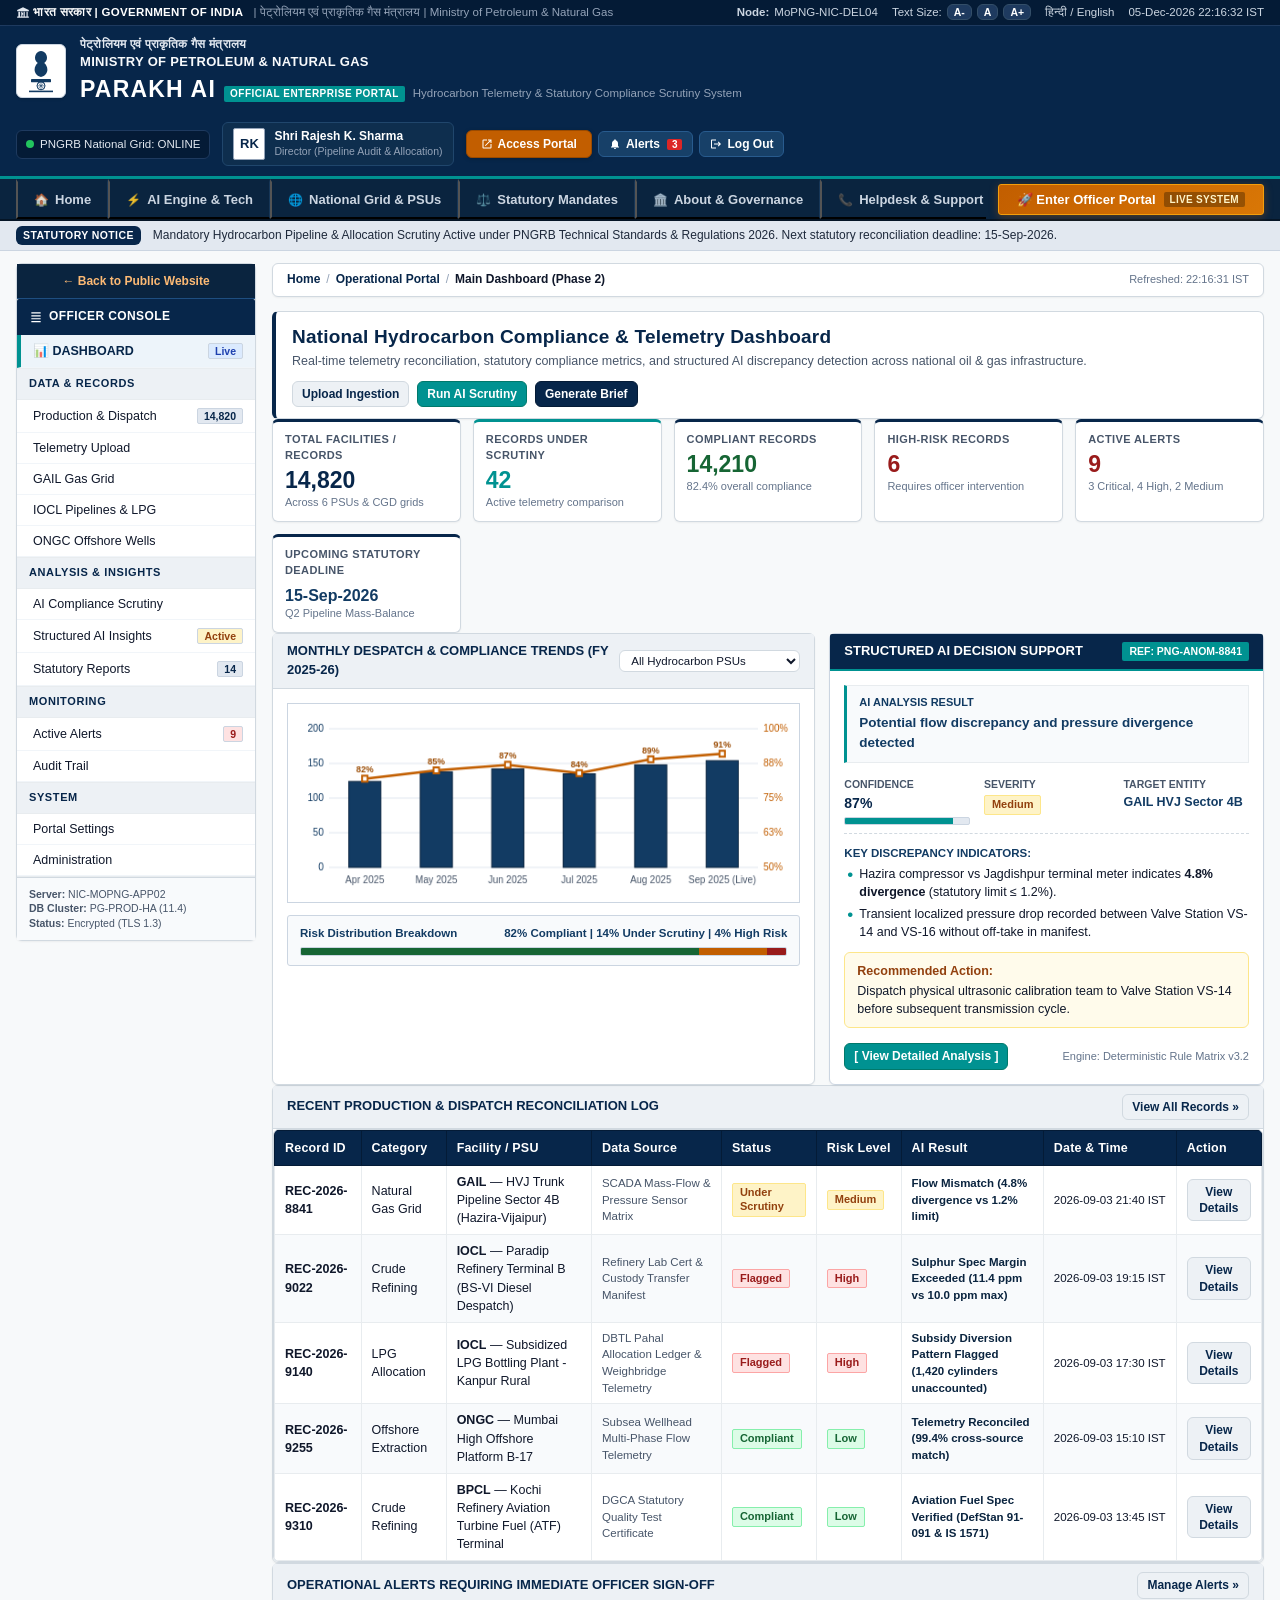
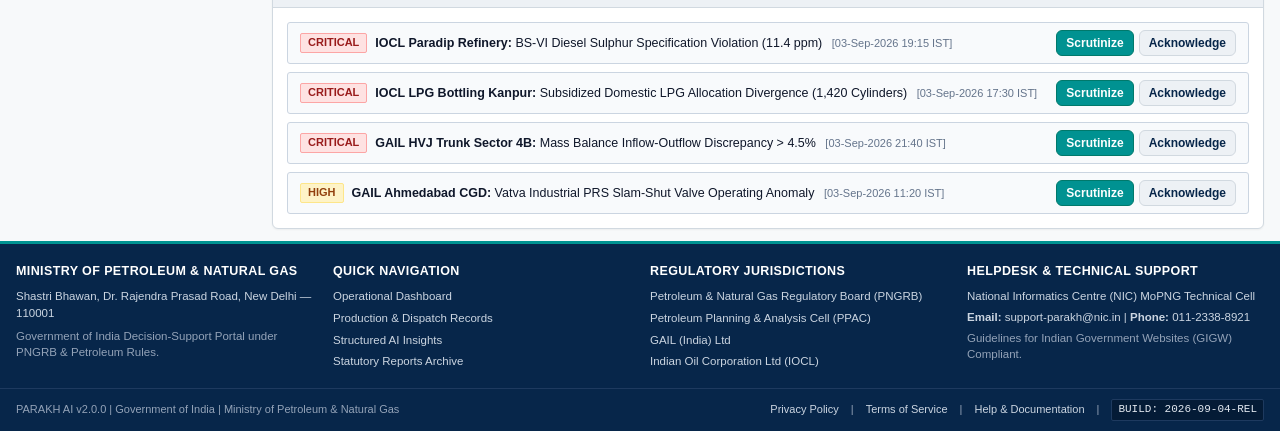
==== commit 7dacf659: "feat: Complete Parakh AI platform - portal UI, Postgres Supabase DB, AI service, and procurement aud" ====
--- a/index.html
+++ b/index.html
@@ -52,7 +52,7 @@
   <header class="institutional-header" id="institutionalHeader">
     <div class="header-inner">
       <!-- Left: Emblem & Ministry Identity -->
-      <div class="brand-section">
+      <div class="brand-section" onclick="parakhApp.switchView('home')" title="Go to PARAKH AI Home Overview">
         <div class="emblem-logo-container" title="State Emblem of India">
           <svg class="emblem-svg" viewBox="0 0 100 110" fill="#123B63">
             <path d="M50 5 C40 5 35 15 35 22 C35 28 38 32 42 35 C38 38 34 44 34 52 C34 60 40 68 50 70 C60 68 66 60 66 52 C66 44 62 38 58 35 C62 32 65 28 65 22 C65 15 60 5 50 5 Z" fill="#123B63"/>
@@ -92,6 +92,12 @@
         </div>
 
         <div class="header-actions">
+          <button class="header-btn header-btn-portal" onclick="parakhApp.switchView('dashboard')" title="Access Officer Portal & Live Operational Dashboard" style="background-color:#C25E00; border-color:#9A4A00; color:#FFFFFF; font-weight:700; padding:6px 14px; box-shadow: 0 1px 4px rgba(0,0,0,0.2);">
+            <svg width="12" height="12" viewBox="0 0 24 24" fill="currentColor">
+              <path d="M19 19H5V5h7V3H5a2 2 0 00-2 2v14a2 2 0 002 2h14a2 2 0 002-2v-7h-2v7zM14 3v2h3.59l-9.83 9.83 1.41 1.41L19 6.41V10h2V3h-7z"/>
+            </svg>
+            <span>Access Portal</span>
+          </button>
           <button class="header-btn" onclick="parakhApp.switchView('alerts')" title="Operational Alerts">
             <svg width="12" height="12" viewBox="0 0 24 24" fill="currentColor">
               <path d="M12 22c1.1 0 2-.9 2-2h-4c0 1.1.9 2 2 2zm6-6v-5c0-3.07-1.63-5.64-4.5-6.32V4c0-.83-.67-1.5-1.5-1.5s-1.5.67-1.5 1.5v.68C7.64 5.36 6 7.92 6 11v5l-2 2v1h16v-1l-2-2z"/>
@@ -111,49 +117,41 @@
   </header>
 
   <!-- =====================================================================
-       3. MAIN HORIZONTAL NAVIGATION BAR
+       3. MAIN HORIZONTAL NAVIGATION BAR (PUBLIC PILLAR PAGES + PORTAL BUTTON)
        ===================================================================== -->
   <nav class="main-navbar" id="mainNavbar">
     <div class="navbar-inner">
-      <button type="button" class="nav-item active" data-view="dashboard" onclick="parakhApp.switchView('dashboard')">
-        <span class="nav-icon">📊</span>
-        <span>Dashboard</span>
-      </button>
-      <button type="button" class="nav-item" data-view="records" onclick="parakhApp.switchView('records')">
-        <span class="nav-icon">📁</span>
-        <span>Production & Dispatch</span>
-      </button>
-      <button type="button" class="nav-item" data-view="upload" onclick="parakhApp.switchView('upload')">
-        <span class="nav-icon">⬆️</span>
-        <span>Telemetry Upload</span>
-      </button>
-      <button type="button" class="nav-item" data-view="ai-analysis" onclick="parakhApp.switchView('ai-analysis')">
-        <span class="nav-icon">⚙️</span>
-        <span>AI Compliance Scrutiny</span>
-      </button>
-      <button type="button" class="nav-item" data-view="ai-insights" onclick="parakhApp.switchView('ai-insights')">
-        <span class="nav-icon">💡</span>
-        <span>Structured AI Insights</span>
-      </button>
-      <button type="button" class="nav-item" data-view="reports" onclick="parakhApp.switchView('reports')">
-        <span class="nav-icon">📑</span>
-        <span>Statutory Reports</span>
-      </button>
-      <button type="button" class="nav-item" data-view="alerts" onclick="parakhApp.switchView('alerts')">
-        <span class="nav-icon">🔔</span>
-        <span>Active Alerts</span>
-      </button>
-      <button type="button" class="nav-item" data-view="history" onclick="parakhApp.switchView('history')">
-        <span class="nav-icon">🕒</span>
-        <span>Audit Trail</span>
-      </button>
-      <button type="button" class="nav-item" data-view="settings" onclick="parakhApp.switchView('settings')">
-        <span class="nav-icon">⚙️</span>
-        <span>Portal Settings</span>
-      </button>
-      <button type="button" class="nav-item" data-view="administration" onclick="parakhApp.switchView('administration')">
-        <span class="nav-icon">🛡️</span>
-        <span>Administration</span>
+      <div class="navbar-left-links">
+        <button type="button" class="nav-item active" data-view="home" onclick="parakhApp.switchView('home')">
+          <span class="nav-icon">🏠</span>
+          <span>Home</span>
+        </button>
+        <button type="button" class="nav-item" data-view="tech" onclick="parakhApp.switchView('tech')">
+          <span class="nav-icon">⚡</span>
+          <span>AI Engine & Tech</span>
+        </button>
+        <button type="button" class="nav-item" data-view="grid" onclick="parakhApp.switchView('grid')">
+          <span class="nav-icon">🌐</span>
+          <span>National Grid & PSUs</span>
+        </button>
+        <button type="button" class="nav-item" data-view="compliance" onclick="parakhApp.switchView('compliance')">
+          <span class="nav-icon">⚖️</span>
+          <span>Statutory Mandates</span>
+        </button>
+        <button type="button" class="nav-item" data-view="about" onclick="parakhApp.switchView('about')">
+          <span class="nav-icon">🏛️</span>
+          <span>About & Governance</span>
+        </button>
+        <button type="button" class="nav-item" data-view="helpdesk" onclick="parakhApp.switchView('helpdesk')">
+          <span class="nav-icon">📞</span>
+          <span>Helpdesk & Support</span>
+        </button>
+      </div>
+
+      <!-- Single Dedicated Top Portal Button in Navbar -->
+      <button type="button" class="nav-portal-btn" onclick="parakhApp.switchView('dashboard')" title="Launch Officer Operational Portal">
+        <span>🚀 Enter Officer Portal</span>
+        <span class="portal-btn-badge">Live System</span>
       </button>
     </div>
   </nav>
@@ -175,20 +173,25 @@
        ===================================================================== -->
   <div class="portal-container" id="portalContainer">
 
-    <!-- EXACT REQUESTED SIDEBAR NAVIGATION -->
+    <!-- OPERATIONAL SIDEBAR NAVIGATION (DISPLAYED IN PORTAL MODE) -->
     <aside class="portal-sidebar" id="portalSidebar">
+      <!-- Return to Public Platform Action -->
+      <button type="button" class="sidebar-back-website-btn" onclick="parakhApp.switchView('home')" title="Exit to Public Website">
+        <span>← Back to Public Website</span>
+      </button>
+
       <div class="sidebar-header">
         <svg width="14" height="14" viewBox="0 0 24 24" fill="currentColor">
           <path d="M4 6h16V4H4v2zm0 5h16v-2H4v2zm0 5h16v-2H4v2zm0 5h16v-2H4v2z"/>
         </svg>
-        <span>PARAKH AI MENU</span>
+        <span>OFFICER CONSOLE</span>
       </div>
 
       <!-- Group 1: Dashboard -->
       <div class="sidebar-nav-group">
         <button type="button" class="sidebar-link-btn active" data-view="dashboard" onclick="parakhApp.switchView('dashboard')">
-          <span>DASHBOARD</span>
-          <span class="sidebar-count">Live</span>
+          <span>📊 DASHBOARD</span>
+          <span class="sidebar-count" style="background:#DBEAFE; color:#1E40AF;">Live</span>
         </button>
       </div>
 
@@ -295,21 +298,1306 @@
     <main class="portal-main-content" id="portalMainContent">
 
       <!-- Breadcrumbs -->
-      <nav class="breadcrumb-bar" aria-label="Breadcrumb">
+      <nav class="breadcrumb-bar" id="breadcrumbBar" aria-label="Breadcrumb">
         <ul class="breadcrumb-list">
-          <li><a href="javascript:void(0)" onclick="parakhApp.switchView('dashboard')">Home</a></li>
+          <li><a href="javascript:void(0)" onclick="parakhApp.switchView('home')">Home</a></li>
           <li class="breadcrumb-separator">/</li>
-          <li id="breadcrumbParent"><a href="javascript:void(0)">Operational Portal</a></li>
+          <li id="breadcrumbParent"><a href="javascript:void(0)">PARAKH AI</a></li>
           <li class="breadcrumb-separator">/</li>
-          <li class="breadcrumb-current" id="breadcrumbCurrent">Main Dashboard</li>
+          <li class="breadcrumb-current" id="breadcrumbCurrent">Institutional Home Overview</li>
         </ul>
         <span class="breadcrumb-timestamp" id="breadcrumbTime">Refreshed: Just now</span>
       </nav>
 
       <!-- ===================================================================
-           VIEW 1: MAIN DASHBOARD
+           VIEW 0: INSTITUTIONAL HOME PAGE (PHASE 1 LANDING)
            =================================================================== -->
-      <section class="view-section" id="view-dashboard">
+      <section class="view-section" id="view-home" style="display:block;">
+        <div class="home-page-wrapper">
+          
+          <!-- 1. Hero Showcase Banner -->
+          <div class="home-hero-banner">
+            <div class="home-hero-badge-strip">
+              <span class="home-badge">🇮🇳 Government of India</span>
+              <span class="home-badge">Ministry of Petroleum & Natural Gas</span>
+              <span class="home-badge home-badge-amber">Smart India Hackathon 2026 | SIH26100</span>
+              <span class="home-badge home-badge-green">Deterministic Scrutiny Engine v2.0</span>
+            </div>
+
+            <h1 class="home-hero-title">
+              PARAKH AI — Autonomous Statutory Compliance & Multilateral Hydrocarbon Telemetry Scrutiny System
+            </h1>
+
+            <p class="home-hero-lead">
+              Official Decision-Support & Compliance Platform empowering Ministry Officers, Auditors, and PSU Stakeholders with real-time pipeline SCADA flow-balance verification, BS-VI refinery quality assurance, subsidized LPG leakage prevention, and tamper-evident cryptographic audit scrutiny.
+            </p>
+
+            <div class="home-hero-actions">
+              <button type="button" class="btn-hero-primary" onclick="parakhApp.switchView('dashboard')">
+                <span>🚀 Launch Officer Portal & Live Dashboard</span>
+                <span style="font-size:11px; background:rgba(0,0,0,0.25); padding:2px 6px; border-radius:2px;">Phase 2</span>
+              </button>
+              <button type="button" class="btn-hero-secondary" onclick="document.getElementById('home-connectors-section').scrollIntoView({behavior:'smooth'})">
+                <span>📡 National Grid Telemetry Connectors</span>
+              </button>
+              <button type="button" class="btn-hero-secondary" onclick="document.getElementById('home-statutory-section').scrollIntoView({behavior:'smooth'})">
+                <span>⚖️ Statutory Standards & Mandates</span>
+              </button>
+            </div>
+
+            <!-- Hero Vitals Strip -->
+            <div class="home-hero-vitals">
+              <div class="home-vital-item">
+                <span class="home-vital-label">Monitored Facilities</span>
+                <span class="home-vital-value">14,820</span>
+                <span class="home-vital-sub">Across 6 PSUs & CGD Grids</span>
+              </div>
+              <div class="home-vital-item">
+                <span class="home-vital-label">National Connectors</span>
+                <span class="home-vital-value">8 Active</span>
+                <span class="home-vital-sub">SCADA, LIMS, GSTN, MCA21</span>
+              </div>
+              <div class="home-vital-item">
+                <span class="home-vital-label">Reconciliation Rate</span>
+                <span class="home-vital-value" style="color:#86EFAC;">99.4%</span>
+                <span class="home-vital-sub">Multi-Source Verification</span>
+              </div>
+              <div class="home-vital-item">
+                <span class="home-vital-label">Audit Immutability</span>
+                <span class="home-vital-value">0.0s Latency</span>
+                <span class="home-vital-sub">NIC SHA-256 Tamper-Evident</span>
+              </div>
+            </div>
+          </div>
+
+          <!-- 2. Four-Stage Scrutiny Architecture -->
+          <div>
+            <div class="home-section-header">
+              <span class="home-section-tag">OPERATIONAL WORKFLOW</span>
+              <h2 class="home-section-title">The 4-Stage Autonomous Scrutiny Architecture</h2>
+              <p class="home-section-desc">How PARAKH AI transforms raw telemetry into legally sound statutory determinations and decision support.</p>
+            </div>
+
+            <div class="home-pathway-grid">
+              <div class="home-pathway-card">
+                <div class="home-step-num">
+                  <span>Step 01</span>
+                  <span class="home-step-icon">📡</span>
+                </div>
+                <h3 class="home-step-title">Multilateral Ingestion</h3>
+                <p class="home-step-text">
+                  Continuous ingestion from SCADA flow meters, refinery LIMS test certs, DBTL Pahal ledgers, and automated weighbridge tare RFID tags.
+                </p>
+                <span class="home-step-tag">Automated Ingestion</span>
+              </div>
+
+              <div class="home-pathway-card">
+                <div class="home-step-num">
+                  <span>Step 02</span>
+                  <span class="home-step-icon">⚙️</span>
+                </div>
+                <h3 class="home-step-title">Deterministic AI Scrutiny</h3>
+                <p class="home-step-text">
+                  Mathematical flow-balance divergence analysis, BIS IS 1460 fuel specification thresholds, and DBTL ghost-booking anomaly pattern detection.
+                </p>
+                <span class="home-step-tag">Zero Hallucination</span>
+              </div>
+
+              <div class="home-pathway-card highlight">
+                <div class="home-step-num">
+                  <span style="color:var(--accent-amber);">Step 03 (Phase 2)</span>
+                  <span class="home-step-icon">👨‍💼</span>
+                </div>
+                <h3 class="home-step-title">Officer Decision Support</h3>
+                <p class="home-step-text">
+                  Interactive case workspace displaying evidence nodes, discrepancy confidence metrics, and one-click drafting of statutory show-cause notices.
+                </p>
+                <span class="home-step-tag" style="background:#FEF3C7; color:#92400E; border-color:#FDE68A;">Active Workspace</span>
+              </div>
+
+              <div class="home-pathway-card">
+                <div class="home-step-num">
+                  <span>Step 04</span>
+                  <span class="home-step-icon">🛡️</span>
+                </div>
+                <h3 class="home-step-title">Cryptographic Audit Trail</h3>
+                <p class="home-step-text">
+                  Every determination, parameter check, and attestation is permanently anchored with SHA-256 digital signatures for parliamentary transparency.
+                </p>
+                <span class="home-step-tag">NIC SHA-256 Ledger</span>
+              </div>
+            </div>
+          </div>
+
+          <!-- 3. Core Institutional Scrutiny Modules -->
+          <div>
+            <div class="home-section-header">
+              <span class="home-section-tag">STATUTORY SCRUTINY MODULES</span>
+              <h2 class="home-section-title">National Energy Infrastructure Scrutiny Modules</h2>
+              <p class="home-section-desc">Direct access to specialized compliance verification workflows across national hydrocarbon operations.</p>
+            </div>
+
+            <div class="home-modules-grid">
+              <!-- Module 1: Natural Gas Grid -->
+              <div class="home-module-card">
+                <div class="home-module-header">
+                  <div class="home-module-header-left">
+                    <span style="font-size:18px;">🔥</span>
+                    <span class="home-module-title">Natural Gas Transmission Grid</span>
+                  </div>
+                  <span class="badge badge-info">GAIL / PNGRB</span>
+                </div>
+                <div class="home-module-body">
+                  <p class="home-module-desc">
+                    Real-time mass-balance auditing across HVJ, Urja Ganga, and North-East gas pipelines. Detects localized pressure drops and off-take divergences beyond statutory 1.2% limits.
+                  </p>
+                  <div class="home-module-specs">
+                    <div class="home-spec-row">
+                      <span class="home-spec-name">Monitored Network:</span>
+                      <span class="home-spec-val">18,400+ km Pipeline Grid</span>
+                    </div>
+                    <div class="home-spec-row">
+                      <span class="home-spec-name">Statutory Tolerance:</span>
+                      <span class="home-spec-val">&le; 1.2% Mass Variance</span>
+                    </div>
+                    <div class="home-spec-row">
+                      <span class="home-spec-name">SCADA Integration:</span>
+                      <span class="home-spec-val">Active (RTU-09 Node)</span>
+                    </div>
+                  </div>
+                </div>
+                <div class="home-module-footer">
+                  <span style="font-size:11.5px; color:#166534; font-weight:700;">● 1 Flagged Discrepancy (Case 8841)</span>
+                  <button type="button" class="btn btn-secondary btn-sm" onclick="parakhApp.switchView('records'); parakhApp.filterRecordsByPsu('GAIL');">
+                    <span>Inspect Pipeline Records →</span>
+                  </button>
+                </div>
+              </div>
+
+              <!-- Module 2: Refinery Quality -->
+              <div class="home-module-card">
+                <div class="home-module-header">
+                  <div class="home-module-header-left">
+                    <span style="font-size:18px;">⚗️</span>
+                    <span class="home-module-title">Refinery BS-VI Fuel Quality Assurance</span>
+                  </div>
+                  <span class="badge badge-info">IOCL / BPCL / HPCL</span>
+                </div>
+                <div class="home-module-body">
+                  <p class="home-module-desc">
+                    Mandatory environmental scrutiny for BS-VI diesel, petrol, and aviation turbine fuel (ATF). Automatically flags sulphur ceiling violations (&gt; 10.0 ppm) and flash point deviations.
+                  </p>
+                  <div class="home-module-specs">
+                    <div class="home-spec-row">
+                      <span class="home-spec-name">Statutory Standard:</span>
+                      <span class="home-spec-val">BIS IS 1460:2020 (BS-VI)</span>
+                    </div>
+                    <div class="home-spec-row">
+                      <span class="home-spec-name">Sulphur Limit:</span>
+                      <span class="home-spec-val">&le; 10.0 ppm Max Ceiling</span>
+                    </div>
+                    <div class="home-spec-row">
+                      <span class="home-spec-name">Certified Despatches:</span>
+                      <span class="home-spec-val">4,890 Batches / Month</span>
+                    </div>
+                  </div>
+                </div>
+                <div class="home-module-footer">
+                  <span style="font-size:11.5px; color:#991B1B; font-weight:700;">● 1 Critical Alert (Paradip Refinery)</span>
+                  <button type="button" class="btn btn-secondary btn-sm" onclick="parakhApp.switchView('records'); parakhApp.filterRecordsByPsu('IOCL');">
+                    <span>Inspect Refinery Batches →</span>
+                  </button>
+                </div>
+              </div>
+
+              <!-- Module 3: LPG Subsidy Scrutiny -->
+              <div class="home-module-card">
+                <div class="home-module-header">
+                  <div class="home-module-header-left">
+                    <span style="font-size:18px;">🛢️</span>
+                    <span class="home-module-title">Subsidized LPG (DBTL Pahal) Leakage Scrutiny</span>
+                  </div>
+                  <span class="badge badge-info">NIC Cloud / PMUY</span>
+                </div>
+                <div class="home-module-body">
+                  <p class="home-module-desc">
+                    Prevents domestic-to-commercial subsidy diversion by cross-verifying bottling plant weighbridge tare weights against Aadhaar authentication tokens and geographic distribution clusters.
+                  </p>
+                  <div class="home-module-specs">
+                    <div class="home-spec-row">
+                      <span class="home-spec-name">Monitored Facilities:</span>
+                      <span class="home-spec-val">198 Bottling Plants</span>
+                    </div>
+                    <div class="home-spec-row">
+                      <span class="home-spec-name">Daily Reconciliation:</span>
+                      <span class="home-spec-val">4.8 Million Cylinders</span>
+                    </div>
+                    <div class="home-spec-row">
+                      <span class="home-spec-name">Leakage Prevention:</span>
+                      <span class="home-spec-val">1,420 Flagged (Kanpur Agency)</span>
+                    </div>
+                  </div>
+                </div>
+                <div class="home-module-footer">
+                  <span style="font-size:11.5px; color:#991B1B; font-weight:700;">● Show-Cause Summons Drafted</span>
+                  <button type="button" class="btn btn-secondary btn-sm" onclick="parakhApp.switchView('ai-insights');">
+                    <span>Audit LPG Allocations →</span>
+                  </button>
+                </div>
+              </div>
+
+              <!-- Module 4: Offshore & Strategic Reserves -->
+              <div class="home-module-card">
+                <div class="home-module-header">
+                  <div class="home-module-header-left">
+                    <span style="font-size:18px;">🌊</span>
+                    <span class="home-module-title">Offshore Extraction & Strategic Reserves</span>
+                  </div>
+                  <span class="badge badge-info">ONGC / ISPRL</span>
+                </div>
+                <div class="home-module-body">
+                  <p class="home-module-desc">
+                    Monitors multi-phase flow telemetry from Mumbai High subsea wellheads alongside hydrostatic water curtain pressures at Padur & Visakhapatnam underground crude storage caverns.
+                  </p>
+                  <div class="home-module-specs">
+                    <div class="home-spec-row">
+                      <span class="home-spec-name">Strategic Crude Reserves:</span>
+                      <span class="home-spec-val">5.33 Million Metric Tonnes</span>
+                    </div>
+                    <div class="home-spec-row">
+                      <span class="home-spec-name">Cavern Water Curtain:</span>
+                      <span class="home-spec-val">9.2 bar (Permissible &ge; 8.5 bar)</span>
+                    </div>
+                    <div class="home-spec-row">
+                      <span class="home-spec-name">Subsea Coriolis Cal:</span>
+                      <span class="home-spec-val">Dual Rosemount Verified</span>
+                    </div>
+                  </div>
+                </div>
+                <div class="home-module-footer">
+                  <span style="font-size:11.5px; color:#166534; font-weight:700;">● All Caverns & Wellheads Verified</span>
+                  <button type="button" class="btn btn-secondary btn-sm" onclick="parakhApp.switchView('records'); parakhApp.filterRecordsByPsu('ONGC');">
+                    <span>View Offshore Telemetry →</span>
+                  </button>
+                </div>
+              </div>
+            </div>
+          </div>
+
+          <!-- 4. National Connectivity Grid -->
+          <div id="home-connectors-section">
+            <div class="home-section-header">
+              <span class="home-section-tag">INTER-MINISTERIAL INTEGRATION</span>
+              <h2 class="home-section-title">National Registry & Sensor Connectivity Matrix</h2>
+              <p class="home-section-desc">Live synchronization status across 8 connected statutory registries, SCADA networks, and ERP gateways.</p>
+            </div>
+
+            <div class="home-connectors-grid">
+              <div class="home-connector-card">
+                <div class="home-connector-top">
+                  <span class="home-connector-name">PNGRB National Grid</span>
+                  <span class="home-connector-pulse"></span>
+                </div>
+                <span class="home-connector-sub">Pipeline Regulatory Telemetry</span>
+                <span class="home-connector-stat">✓ Online (99.8% Uptime)</span>
+              </div>
+
+              <div class="home-connector-card">
+                <div class="home-connector-top">
+                  <span class="home-connector-name">GAIL SCADA Stream</span>
+                  <span class="home-connector-pulse"></span>
+                </div>
+                <span class="home-connector-sub">Mass-Flow & Pressure RTU-09</span>
+                <span class="home-connector-stat">✓ Live Sync (14.2 MMSCMD)</span>
+              </div>
+
+              <div class="home-connector-card">
+                <div class="home-connector-top">
+                  <span class="home-connector-name">IOCL SAP ERP & LIMS</span>
+                  <span class="home-connector-pulse"></span>
+                </div>
+                <span class="home-connector-sub">Refinery Quality Certs & Despatch</span>
+                <span class="home-connector-stat">✓ Encrypted (TLS 1.3)</span>
+              </div>
+
+              <div class="home-connector-card">
+                <div class="home-connector-top">
+                  <span class="home-connector-name">ONGC Subsea Telemetry</span>
+                  <span class="home-connector-pulse"></span>
+                </div>
+                <span class="home-connector-sub">Mumbai High Platform Multi-Phase</span>
+                <span class="home-connector-stat">✓ Coriolis Calibrated</span>
+              </div>
+
+              <div class="home-connector-card">
+                <div class="home-connector-top">
+                  <span class="home-connector-name">DBTL Pahal Portal</span>
+                  <span class="home-connector-pulse"></span>
+                </div>
+                <span class="home-connector-sub">LPG Direct Benefit Subsidies</span>
+                <span class="home-connector-stat">✓ NIC Cloud Gateway</span>
+              </div>
+
+              <div class="home-connector-card">
+                <div class="home-connector-top">
+                  <span class="home-connector-name">GSTN E-Way Bill Matrix</span>
+                  <span class="home-connector-pulse"></span>
+                </div>
+                <span class="home-connector-sub">Road Tanker In-Transit Scrutiny</span>
+                <span class="home-connector-stat">✓ Active Query Feed</span>
+              </div>
+
+              <div class="home-connector-card">
+                <div class="home-connector-top">
+                  <span class="home-connector-name">MCA21 Corporate Registry</span>
+                  <span class="home-connector-pulse"></span>
+                </div>
+                <span class="home-connector-sub">Distributor ROC Annual Returns</span>
+                <span class="home-connector-stat">✓ Verified Ledger Sync</span>
+              </div>
+
+              <div class="home-connector-card">
+                <div class="home-connector-top">
+                  <span class="home-connector-name">NABL Lab Accreditation</span>
+                  <span class="home-connector-pulse"></span>
+                </div>
+                <span class="home-connector-sub">Petroleum Testing Laboratory Auth</span>
+                <span class="home-connector-stat">✓ Automated Cert Match</span>
+              </div>
+            </div>
+          </div>
+
+          <!-- 5. Statutory Framework & Notices Split -->
+          <div id="home-statutory-section">
+            <div class="home-split-grid">
+              <!-- Left: Statutory Mandate -->
+              <div>
+                <div class="home-section-header">
+                  <span class="home-section-tag">LEGAL & REGULATORY AUTHORITY</span>
+                  <h2 class="home-section-title">Governing Statutory Mandates</h2>
+                  <p class="home-section-desc">Statutory provisions under which PARAKH AI executes automated scrutiny.</p>
+                </div>
+
+                <div class="home-statutory-list">
+                  <div class="home-statutory-item">
+                    <div class="home-statutory-title">PNGRB Act 2006 (Technical & Safety Standards)</div>
+                    <div class="home-statutory-body">Mandates continuous pressure monitoring and volumetric flow mass-balance reconciliation across natural gas trunk pipelines with maximum 1.2% allowable measurement discrepancy.</div>
+                  </div>
+                  <div class="home-statutory-item">
+                    <div class="home-statutory-title">Bureau of Indian Standards (BIS IS 1460:2020)</div>
+                    <div class="home-statutory-body">Prescribes nationwide statutory quality limits for BS-VI Automotive Diesel and Motor Spirit, specifying a strict 10.0 ppm maximum sulphur ceiling and 38.0°C minimum flash point.</div>
+                  </div>
+                  <div class="home-statutory-item">
+                    <div class="home-statutory-title">Petroleum Rules 2002 & Explosives Act</div>
+                    <div class="home-statutory-body">Governs custody transfer containment, refinery storage tank radar gauging, and terminal offloading licensing to prevent hazardous volatile emissions.</div>
+                  </div>
+                  <div class="home-statutory-item">
+                    <div class="home-statutory-title">Direct Benefit Transfer for LPG (DBTL Pahal) Guidelines</div>
+                    <div class="home-statutory-body">Statutory Aadhaar authentication and weighbridge reconciliation requirements governing subsidized domestic LPG allocations under the Pradhan Mantri Ujjwala Yojana (PMUY).</div>
+                  </div>
+                </div>
+              </div>
+
+              <!-- Right: Gazetted Notices & Circulars -->
+              <div>
+                <div class="home-section-header">
+                  <span class="home-section-tag">GAZETTED ADVISORIES</span>
+                  <h2 class="home-section-title">Official Ministry Notices</h2>
+                  <p class="home-section-desc">Recent directives and upcoming statutory compliance deadlines.</p>
+                </div>
+
+                <div class="panel" style="background-color:#FFFFFF;">
+                  <div class="panel-body" style="padding:12px 16px;">
+                    <div class="home-notice-item">
+                      <span class="home-notice-date">04-Sep-2026 | CIRCULAR MoPNG/PNGRB/2026/08</span>
+                      <p class="home-notice-text">
+                        <strong>Q2 Hydrocarbon Mass-Balance Reconciliation:</strong> All authorized transmission pipeline entities must reconcile volumetric despatches by <strong>15-Sep-2026</strong>.
+                      </p>
+                    </div>
+
+                    <div class="home-notice-item">
+                      <span class="home-notice-date">02-Sep-2026 | NOTIFICATION BIS/EP-04</span>
+                      <p class="home-notice-text">
+                        <strong>BS-VI Refinery Protocol:</strong> Automated NABL test certification sync is now mandatory for coastal diesel custody transfer manifolds.
+                      </p>
+                    </div>
+
+                    <div class="home-notice-item">
+                      <span class="home-notice-date">28-Aug-2026 | ADVISORY VIG/LPG/902</span>
+                      <p class="home-notice-text">
+                        <strong>LPG Subsidy Leakage Prevention:</strong> Field vigilance inspections initiated for 14 commercial highway distributors with repeat booking anomalies.
+                      </p>
+                    </div>
+                  </div>
+                </div>
+              </div>
+            </div>
+          </div>
+
+          <!-- 6. Phase 2 Portal Launchpad Callout Banner -->
+          <div class="home-launchpad-card">
+            <div class="home-launchpad-left">
+              <h3 class="home-launchpad-title">Ready for Scrutiny? Launch the Operational Decision-Support Workspace</h3>
+              <p class="home-launchpad-sub">
+                Review 42 active cases under scrutiny, investigate flagged telemetry discrepancies, explore evidence mapping graphs, and sign off official determinations with SHA-256 digital attestation.
+              </p>
+            </div>
+            <div>
+              <button type="button" class="btn-hero-primary" onclick="parakhApp.switchView('dashboard')">
+                <span>🚀 Enter Officer Dashboard (Phase 2) →</span>
+              </button>
+            </div>
+          </div>
+
+        </div>
+      </section>
+
+      <!-- ===================================================================
+           PILLAR PAGE 2: AI ENGINE & TECHNOLOGY ARCHITECTURE
+           =================================================================== -->
+      <section class="view-section" id="view-tech" style="display:none;">
+        <div class="pillar-page-wrapper">
+          
+          <!-- Hero Banner -->
+          <div class="pillar-hero-banner">
+            <div class="home-hero-badge-strip">
+              <span class="home-badge">⚡ Deep-Tech Architecture</span>
+              <span class="home-badge home-badge-amber">Deterministic Rule Matrix v2.0</span>
+              <span class="home-badge home-badge-green">Zero-Hallucination Guaranteed</span>
+              <span class="home-badge">NIC SHA-256 Ledger</span>
+            </div>
+            <h1 class="pillar-hero-title">PARAKH AI — Technology Architecture & Scrutiny Engine</h1>
+            <p class="pillar-hero-lead">
+              A multi-tier decision-support platform integrating real-time SCADA/IoT streams, mathematical flow-balance equations, multilateral registry cross-verification, and cryptographic tamper-evident event logging.
+            </p>
+            <div class="pillar-stat-strip">
+              <div class="home-vital-item">
+                <span class="home-vital-label">Scrutiny Latency</span>
+                <span class="home-vital-value">0.0s Audit Log</span>
+                <span class="home-vital-sub">Real-Time Ingestion</span>
+              </div>
+              <div class="home-vital-item">
+                <span class="home-vital-label">Deterministic Rules</span>
+                <span class="home-vital-value">100% Verifiable</span>
+                <span class="home-vital-sub">Mathematical Precision</span>
+              </div>
+              <div class="home-vital-item">
+                <span class="home-vital-label">Cross-Connectors</span>
+                <span class="home-vital-value">8 Registries</span>
+                <span class="home-vital-sub">SCADA, LIMS, GSTN, MCA</span>
+              </div>
+              <div class="home-vital-item">
+                <span class="home-vital-label">Ledger Security</span>
+                <span class="home-vital-value" style="color:#86EFAC;">SHA-256</span>
+                <span class="home-vital-sub">Tamper-Evident Hash Chain</span>
+              </div>
+            </div>
+          </div>
+
+          <!-- 4-Layer Architecture Stack -->
+          <div>
+            <div class="home-section-header">
+              <span class="home-section-tag">SYSTEM ARCHITECTURE</span>
+              <h2 class="home-section-title">4-Tier Multilateral Scrutiny Framework</h2>
+              <p class="home-section-desc">How PARAKH AI guarantees legally sound, zero-hallucination compliance verification.</p>
+            </div>
+
+            <div class="pillar-grid-4col">
+              <div class="home-pathway-card">
+                <div class="home-step-num"><span>Tier 01</span><span>📡</span></div>
+                <h3 class="home-step-title">Ingestion & Telemetry</h3>
+                <p class="home-step-text">
+                  Ingests Modbus/DNP3 SCADA telemetry from pipeline RTU nodes, refinery LIMS test certificates, weighbridge tare RFID, and tank radar gauges.
+                </p>
+                <span class="home-step-tag">SCADA & IoT Streams</span>
+              </div>
+
+              <div class="home-pathway-card">
+                <div class="home-step-num"><span>Tier 02</span><span>🔗</span></div>
+                <h3 class="home-step-title">Multi-Registry Verification</h3>
+                <p class="home-step-text">
+                  Real-time cross-querying against MCA21, GSTN E-Way matrices, NABL Lab Accreditation directories, and PNGRB authorized gas grid networks.
+                </p>
+                <span class="home-step-tag">Cross-Registry Matrix</span>
+              </div>
+
+              <div class="home-pathway-card highlight">
+                <div class="home-step-num"><span style="color:var(--accent-amber);">Tier 03</span><span>⚙️</span></div>
+                <h3 class="home-step-title">Deterministic AI Core</h3>
+                <p class="home-step-text">
+                  Executes mathematical mass-balance differential equations, BIS IS 1460:2020 limit checks, and DBTL subsidy diversion spatial cluster detection.
+                </p>
+                <span class="home-step-tag" style="background:#FEF3C7; color:#92400E; border-color:#FDE68A;">Deterministic Engine</span>
+              </div>
+
+              <div class="home-pathway-card">
+                <div class="home-step-num"><span>Tier 04</span><span>🛡️</span></div>
+                <h3 class="home-step-title">Cryptographic Immutability</h3>
+                <p class="home-step-text">
+                  Every parameter test, officer sign-off, and show-cause notice is hashed with NIC-SHA256 tokens and chained in the event ledger for parliamentary oversight.
+                </p>
+                <span class="home-step-tag">Immutable Audit Trail</span>
+              </div>
+            </div>
+          </div>
+
+          <!-- Comparison Table: Deterministic Rules vs GenAI Hallucination -->
+          <div>
+            <div class="home-section-header">
+              <span class="home-section-tag">ENGINEERING RIGOR</span>
+              <h2 class="home-section-title">Deterministic Rule Core vs. Probabilistic GenAI Risks</h2>
+              <p class="home-section-desc">Why mission-critical statutory scrutiny requires strict mathematical determinism over unconstrained LLMs.</p>
+            </div>
+
+            <div class="pillar-table-wrap">
+              <table class="pillar-spec-table">
+                <thead>
+                  <tr>
+                    <th>Evaluation Dimension</th>
+                    <th>PARAKH AI Deterministic Core</th>
+                    <th>Standard LLM / GenAI Tool</th>
+                    <th>Statutory Compliance Impact</th>
+                  </tr>
+                </thead>
+                <tbody>
+                  <tr>
+                    <td><strong>Mathematical Exactness</strong></td>
+                    <td><span class="badge badge-success">Exact Formula Calculation</span></td>
+                    <td><span class="badge badge-critical">Approximate / Risk of Hallucination</span></td>
+                    <td>Guarantees 100% adherence to PNGRB 1.2% mass-balance tolerance.</td>
+                  </tr>
+                  <tr>
+                    <td><strong>Decision Reproducibility</strong></td>
+                    <td><span class="badge badge-success">100% Deterministic (Same Input = Same Output)</span></td>
+                    <td><span class="badge badge-high">Stochastic / Temperature Variance</span></td>
+                    <td>Legally admissible in statutory court proceedings and vigilance inquiries.</td>
+                  </tr>
+                  <tr>
+                    <td><strong>Evidence Lineage</strong></td>
+                    <td><span class="badge badge-success">Exact Clause-to-Sensor Node Mapping</span></td>
+                    <td><span class="badge badge-critical">Opaque Latent Weights</span></td>
+                    <td>Officers see exact sensor ID, timestamp, and standard threshold violated.</td>
+                  </tr>
+                  <tr>
+                    <td><strong>Audit Immutability</strong></td>
+                    <td><span class="badge badge-success">SHA-256 Chained Event Log</span></td>
+                    <td><span class="badge badge-info">Transient Prompt Output</span></td>
+                    <td>Conforms to NIC Regulatory Guidelines and Parliamentary Audit Standards.</td>
+                  </tr>
+                  <tr>
+                    <td><strong>Processing Latency</strong></td>
+                    <td><span class="badge badge-success">&lt; 50ms Rule Execution</span></td>
+                    <td><span class="badge badge-high">2000ms – 5000ms Generation Time</span></td>
+                    <td>Enables real-time monitoring across 14,820 facilities simultaneously.</td>
+                  </tr>
+                </tbody>
+              </table>
+            </div>
+          </div>
+
+          <!-- Technical Formula Spotlight -->
+          <div class="pillar-grid-2col">
+            <div class="tech-formula-box">
+              <div class="tech-formula-title">Pipeline Mass-Balance Conservation Formula</div>
+              <p style="color:#CBD5E1; margin-bottom:8px; font-family:var(--font-family); font-size:11.5px;">
+                Statutory Mass Balance divergence calculation enforced under PNGRB Technical Standards 2026:
+              </p>
+              <code>
+                &Delta;M = &Sigma; &rho;_in &middot; Q_in &minus; &Sigma; &rho;_out &middot; Q_out &minus; (V_pipe &middot; d&rho;_avg / dt)<br>
+                Tolerance_Limit = 0.012 &times; &Sigma; (&rho;_in &middot; Q_in)<br>
+                IF (&Delta;M &gt; Tolerance_Limit) &rarr; TRIGGER_ALERT("FLOW_MISMATCH_CRITICAL")
+              </code>
+            </div>
+
+            <div class="tech-formula-box">
+              <div class="tech-formula-title">Cryptographic SHA-256 Ledger Chaining</div>
+              <p style="color:#CBD5E1; margin-bottom:8px; font-family:var(--font-family); font-size:11.5px;">
+                Immutability proof generated upon officer attestation and telemetry verification:
+              </p>
+              <code>
+                Block_Hash = SHA256( Prev_Hash + Timestamp + Officer_ID + Record_ID + Statutory_Decision + Payload_Hash )<br>
+                Sign_Attestation = Sign( Officer_Token_PrivateKey, Block_Hash )<br>
+                Status = Verified_Tamper_Evident (NIC Node DEL-04)
+              </code>
+            </div>
+          </div>
+
+          <!-- Callout to Officer Portal -->
+          <div class="home-launchpad-card">
+            <div class="home-launchpad-left">
+              <h3 class="home-launchpad-title">Experience the AI Engine in Live Operations</h3>
+              <p class="home-launchpad-sub">
+                Launch the Officer Decision-Support Workspace to inspect active telemetry cases, review evidence graphs, and test deterministic scrutiny on real datasets.
+              </p>
+            </div>
+            <button type="button" class="btn-hero-primary" onclick="parakhApp.switchView('dashboard')">
+              <span>🚀 Launch Officer Portal →</span>
+            </button>
+          </div>
+
+        </div>
+      </section>
+
+      <!-- ===================================================================
+           PILLAR PAGE 3: NATIONAL GRID & PSU ECOSYSTEM
+           =================================================================== -->
+      <section class="view-section" id="view-grid" style="display:none;">
+        <div class="pillar-page-wrapper">
+          
+          <!-- Hero Banner -->
+          <div class="pillar-hero-banner">
+            <div class="home-hero-badge-strip">
+              <span class="home-badge">🌐 National Energy Matrix</span>
+              <span class="home-badge home-badge-amber">14,820 Monitored Facilities</span>
+              <span class="home-badge home-badge-green">6 Major PSU Grids</span>
+              <span class="home-badge">PNGRB Synced</span>
+            </div>
+            <h1 class="pillar-hero-title">National Hydrocarbon Grid & Infrastructure Directory</h1>
+            <p class="pillar-hero-lead">
+              Comprehensive telemetry directory across India's energy infrastructure — natural gas transmission pipelines, crude oil refineries, subsidized LPG bottling networks, offshore platforms, and underground strategic petroleum reserves.
+            </p>
+            <div class="pillar-stat-strip">
+              <div class="home-vital-item">
+                <span class="home-vital-label">Gas Pipeline Grid</span>
+                <span class="home-vital-value">18,400+ km</span>
+                <span class="home-vital-sub">GAIL HVJ & Urja Ganga</span>
+              </div>
+              <div class="home-vital-item">
+                <span class="home-vital-label">Active Refineries</span>
+                <span class="home-vital-value">23 Units</span>
+                <span class="home-vital-sub">BS-VI Diesel & Petrol</span>
+              </div>
+              <div class="home-vital-item">
+                <span class="home-vital-label">LPG Bottling Plants</span>
+                <span class="home-vital-value">198 Plants</span>
+                <span class="home-vital-sub">4.8M Cylinders / Day</span>
+              </div>
+              <div class="home-vital-item">
+                <span class="home-vital-label">Strategic Reserves</span>
+                <span class="home-vital-value" style="color:#86EFAC;">5.33 MMT</span>
+                <span class="home-vital-sub">Padur & Vizag Caverns</span>
+              </div>
+            </div>
+          </div>
+
+          <!-- PSU Filter Chips -->
+          <div>
+            <div class="home-section-header">
+              <span class="home-section-tag">INFRASTRUCTURE DIRECTORY</span>
+              <h2 class="home-section-title">Major Monitored Entities & Sectors</h2>
+              <p class="home-section-desc">Select an infrastructure sector to explore telemetry parameters and statutory standards.</p>
+            </div>
+
+            <div class="psu-filter-bar">
+              <button type="button" class="psu-filter-pill active" onclick="parakhApp.filterPillarGrid('ALL', this)">All Infrastructure (6 PSUs)</button>
+              <button type="button" class="psu-filter-pill" onclick="parakhApp.filterPillarGrid('GAIL', this)">GAIL (Natural Gas Grid)</button>
+              <button type="button" class="psu-filter-pill" onclick="parakhApp.filterPillarGrid('IOCL', this)">IOCL (Refineries & LPG)</button>
+              <button type="button" class="psu-filter-pill" onclick="parakhApp.filterPillarGrid('ONGC', this)">ONGC (Offshore Wells)</button>
+              <button type="button" class="psu-filter-pill" onclick="parakhApp.filterPillarGrid('BPCL', this)">BPCL (Aviation ATF & Fuels)</button>
+              <button type="button" class="psu-filter-pill" onclick="parakhApp.filterPillarGrid('HPCL', this)">HPCL (Refining & Petrochem)</button>
+              <button type="button" class="psu-filter-pill" onclick="parakhApp.filterPillarGrid('ISPRL', this)">ISPRL (Strategic Reserves)</button>
+            </div>
+
+            <!-- Grid Cards -->
+            <div class="pillar-grid-2col" id="pillarGridCardsContainer">
+              
+              <!-- GAIL -->
+              <div class="home-module-card" data-psu="GAIL">
+                <div class="home-module-header">
+                  <div class="home-module-header-left">
+                    <span style="font-size:18px;">🔥</span>
+                    <span class="home-module-title">GAIL — Hazira-Vijaipur-Jagdishpur (HVJ) Trunk Pipeline</span>
+                  </div>
+                  <span class="badge badge-info">GAIL / PNGRB</span>
+                </div>
+                <div class="home-module-body">
+                  <p class="home-module-desc">
+                    National arterial natural gas transmission pipeline connecting Western offshore gas terminals to Northern and Central Indian industrial centers. SCADA RTU-09 monitors mass-balance and pressure curves in real-time.
+                  </p>
+                  <div class="home-module-specs">
+                    <div class="home-spec-row"><span class="home-spec-name">Pipeline Length:</span><span class="home-spec-val">4,200 km (HVJ Grid)</span></div>
+                    <div class="home-spec-row"><span class="home-spec-name">Transmission Rate:</span><span class="home-spec-val">14.22 MMSCMD</span></div>
+                    <div class="home-spec-row"><span class="home-spec-name">Current Status:</span><span class="home-spec-val" style="color:#C25E00;">Under Scrutiny (4.8% divergence)</span></div>
+                  </div>
+                </div>
+                <div class="home-module-footer">
+                  <span style="font-size:11.5px; color:#64748B;">Node: SCADA-RTU-09 (Hazira)</span>
+                  <button type="button" class="btn btn-secondary btn-sm" onclick="parakhApp.switchView('records', 'GAIL')">View Records →</button>
+                </div>
+              </div>
+
+              <!-- IOCL Refinery -->
+              <div class="home-module-card" data-psu="IOCL">
+                <div class="home-module-header">
+                  <div class="home-module-header-left">
+                    <span style="font-size:18px;">⚗️</span>
+                    <span class="home-module-title">IOCL — Paradip Refinery BS-VI Despatch Manifold</span>
+                  </div>
+                  <span class="badge badge-info">IOCL / BIS</span>
+                </div>
+                <div class="home-module-body">
+                  <p class="home-module-desc">
+                    15.0 MMTPA coastal mega-refinery producing ultra-low sulphur BS-VI automotive fuels. Automated laboratory test certificates verified against BIS IS 1460:2020 quality specifications before custody transfer.
+                  </p>
+                  <div class="home-module-specs">
+                    <div class="home-spec-row"><span class="home-spec-name">Batch Volume:</span><span class="home-spec-val">42,000 Kilolitres</span></div>
+                    <div class="home-spec-row"><span class="home-spec-name">Sulphur Spec:</span><span class="home-spec-val" style="color:#991B1B;">11.4 ppm (Ceiling: 10.0 ppm)</span></div>
+                    <div class="home-spec-row"><span class="home-spec-name">Lab Verification:</span><span class="home-spec-val">ASTM D2622 XRF Verified</span></div>
+                  </div>
+                </div>
+                <div class="home-module-footer">
+                  <span style="font-size:11.5px; color:#991B1B; font-weight:700;">Flagged: Sulphur Spec Exceeded</span>
+                  <button type="button" class="btn btn-secondary btn-sm" onclick="parakhApp.switchView('records', 'IOCL')">View Records →</button>
+                </div>
+              </div>
+
+              <!-- IOCL LPG -->
+              <div class="home-module-card" data-psu="IOCL">
+                <div class="home-module-header">
+                  <div class="home-module-header-left">
+                    <span style="font-size:18px;">🛢️</span>
+                    <span class="home-module-title">IOCL — Subsidized Domestic LPG Bottling (Kanpur)</span>
+                  </div>
+                  <span class="badge badge-info">IOCL / PMUY</span>
+                </div>
+                <div class="home-module-body">
+                  <p class="home-module-desc">
+                    High-throughput automated carousel bottling facility servicing domestic PMUY beneficiaries. Weighbridge tare RFID logs cross-checked with DBTL Pahal Aadhaar tokens to eliminate subsidy diversion.
+                  </p>
+                  <div class="home-module-specs">
+                    <div class="home-spec-row"><span class="home-spec-name">Bottled Count:</span><span class="home-spec-val">28,400 Cylinders / Day</span></div>
+                    <div class="home-spec-row"><span class="home-spec-name">Verified Dispenses:</span><span class="home-spec-val">26,980 Reconciled</span></div>
+                    <div class="home-spec-row"><span class="home-spec-name">Discrepancy:</span><span class="home-spec-val" style="color:#991B1B;">1,420 Unaccounted Cylinders</span></div>
+                  </div>
+                </div>
+                <div class="home-module-footer">
+                  <span style="font-size:11.5px; color:#991B1B; font-weight:700;">Show-Cause Notice Issued</span>
+                  <button type="button" class="btn btn-secondary btn-sm" onclick="parakhApp.switchView('ai-insights')">View AI Insights →</button>
+                </div>
+              </div>
+
+              <!-- ONGC -->
+              <div class="home-module-card" data-psu="ONGC">
+                <div class="home-module-header">
+                  <div class="home-module-header-left">
+                    <span style="font-size:18px;">🌊</span>
+                    <span class="home-module-title">ONGC — Mumbai High Offshore Platform B-17</span>
+                  </div>
+                  <span class="badge badge-info">ONGC / DGH</span>
+                </div>
+                <div class="home-module-body">
+                  <p class="home-module-desc">
+                    Offshore production platform operating deep subsea wellheads. Continuous multi-phase flow telemetry (crude, associated gas, water cut) calibrated using dual Rosemount Coriolis meters holding 99.4% reconciliation.
+                  </p>
+                  <div class="home-module-specs">
+                    <div class="home-spec-row"><span class="home-spec-name">Crude Production:</span><span class="home-spec-val">38,200 BBL / Day</span></div>
+                    <div class="home-spec-row"><span class="home-spec-name">Wellhead Pressure:</span><span class="home-spec-val">184 bar (Normal: 180–190 bar)</span></div>
+                    <div class="home-spec-row"><span class="home-spec-name">Methane Venting:</span><span class="home-spec-val" style="color:#166534;">0.0% (Zero Environmental Venting)</span></div>
+                  </div>
+                </div>
+                <div class="home-module-footer">
+                  <span style="font-size:11.5px; color:#166534; font-weight:700;">✓ Fully Compliant</span>
+                  <button type="button" class="btn btn-secondary btn-sm" onclick="parakhApp.switchView('records', 'ONGC')">View Records →</button>
+                </div>
+              </div>
+
+              <!-- ISPRL -->
+              <div class="home-module-card" data-psu="ISPRL">
+                <div class="home-module-header">
+                  <div class="home-module-header-left">
+                    <span style="font-size:18px;">⛰️</span>
+                    <span class="home-module-title">ISPRL — Padur Underground Strategic Rock Cavern</span>
+                  </div>
+                  <span class="badge badge-info">ISPRL / MoPNG</span>
+                </div>
+                <div class="home-module-body">
+                  <p class="home-module-desc">
+                    National strategic crude oil reserve stored in unlined underground rock caverns utilizing hydraulic containment principle. Triple redundant piezometers monitor water curtain hydrostatic pressure.
+                  </p>
+                  <div class="home-module-specs">
+                    <div class="home-spec-row"><span class="home-spec-name">Stored Crude:</span><span class="home-spec-val">2.50 Million Metric Tonnes</span></div>
+                    <div class="home-spec-row"><span class="home-spec-name">Water Curtain Pressure:</span><span class="home-spec-val">9.2 bar (Permissible &ge; 8.5 bar)</span></div>
+                    <div class="home-spec-row"><span class="home-spec-name">Seepage Rate:</span><span class="home-spec-val" style="color:#166534;">0.4 L/min (Safe &le; 2.5 L/min)</span></div>
+                  </div>
+                </div>
+                <div class="home-module-footer">
+                  <span style="font-size:11.5px; color:#166534; font-weight:700;">✓ Hydrostatic Containment Normal</span>
+                  <button type="button" class="btn btn-secondary btn-sm" onclick="parakhApp.switchView('records')">View Records →</button>
+                </div>
+              </div>
+
+              <!-- BPCL -->
+              <div class="home-module-card" data-psu="BPCL">
+                <div class="home-module-header">
+                  <div class="home-module-header-left">
+                    <span style="font-size:18px;">✈️</span>
+                    <span class="home-module-title">BPCL — Kochi Refinery Aviation Turbine Fuel (ATF) Terminal</span>
+                  </div>
+                  <span class="badge badge-info">BPCL / DGCA</span>
+                </div>
+                <div class="home-module-body">
+                  <p class="home-module-desc">
+                    Dedicated aviation fuel terminal supplying domestic and international airport bunkering. Flash point (41.2°C) and smoke point (24.5mm) validated under DefStan 91-091 and IS 1571 specifications.
+                  </p>
+                  <div class="home-module-specs">
+                    <div class="home-spec-row"><span class="home-spec-name">Batch Volume:</span><span class="home-spec-val">18,500 Kilolitres</span></div>
+                    <div class="home-spec-row"><span class="home-spec-name">Flash Point:</span><span class="home-spec-val">41.2°C (Min: 38.0°C)</span></div>
+                    <div class="home-spec-row"><span class="home-spec-name">DGCA Sign-off:</span><span class="home-spec-val" style="color:#166534;">Attested & Approved</span></div>
+                  </div>
+                </div>
+                <div class="home-module-footer">
+                  <span style="font-size:11.5px; color:#166534; font-weight:700;">✓ Approved for Airport Bunkering</span>
+                  <button type="button" class="btn btn-secondary btn-sm" onclick="parakhApp.switchView('records')">View Records →</button>
+                </div>
+              </div>
+
+            </div>
+          </div>
+
+          <!-- Callout -->
+          <div class="home-launchpad-card">
+            <div class="home-launchpad-left">
+              <h3 class="home-launchpad-title">Need to Inspect Live Sensor Telemetry?</h3>
+              <p class="home-launchpad-sub">
+                Enter the Officer Portal to monitor real-time SCADA pressure curves, submit batch lab test reports, or review automated discrepancy alerts.
+              </p>
+            </div>
+            <button type="button" class="btn-hero-primary" onclick="parakhApp.switchView('dashboard')">
+              <span>🚀 Enter Officer Portal →</span>
+            </button>
+          </div>
+
+        </div>
+      </section>
+
+      <!-- ===================================================================
+           PILLAR PAGE 4: STATUTORY MANDATES & COMPLIANCE
+           =================================================================== -->
+      <section class="view-section" id="view-compliance" style="display:none;">
+        <div class="pillar-page-wrapper">
+          
+          <!-- Hero Banner -->
+          <div class="pillar-hero-banner">
+            <div class="home-hero-badge-strip">
+              <span class="home-badge">⚖️ Statutory Authority</span>
+              <span class="home-badge home-badge-amber">PNGRB Act 2006</span>
+              <span class="home-badge home-badge-green">BIS IS 1460 (BS-VI)</span>
+              <span class="home-badge">Petroleum Rules 2002</span>
+            </div>
+            <h1 class="pillar-hero-title">Statutory Mandates, Regulations & Gazetted Standards</h1>
+            <p class="pillar-hero-lead">
+              Governing statutory provisions under which the Ministry of Petroleum & Natural Gas executes continuous algorithmic scrutiny, quality certifications, and legal show-cause escalations.
+            </p>
+          </div>
+
+          <!-- 4 Core Acts -->
+          <div class="pillar-grid-2col">
+            <div class="compliance-act-card">
+              <div class="compliance-act-header">
+                <span class="compliance-act-title">PNGRB Technical & Safety Standards Regulations 2026</span>
+                <span class="badge badge-info">Statutory Act</span>
+              </div>
+              <p class="compliance-act-body">
+                Governs design, operation, and mass-balance reconciliation across natural gas trunk and distribution pipelines. Mandates automated SCADA flow recording and maximum 1.2% allowable measurement variance.
+              </p>
+              <div class="compliance-stat-row">
+                <span><strong>Key Parameter:</strong> Volumetric Mass Balance</span>
+                <span style="color:#123B63; font-weight:700;">Max Tolerance: &le; 1.2%</span>
+              </div>
+            </div>
+
+            <div class="compliance-act-card">
+              <div class="compliance-act-header">
+                <span class="compliance-act-title">Bureau of Indian Standards (BIS IS 1460:2020 BS-VI)</span>
+                <span class="badge badge-info">Fuel Quality Act</span>
+              </div>
+              <p class="compliance-act-body">
+                Specifies nationwide statutory limits for Euro-VI / BS-VI compliant High Speed Diesel and Motor Spirit. Mandates ultra-low sulphur content ceiling of 10.0 ppm to protect ambient air quality.
+              </p>
+              <div class="compliance-stat-row">
+                <span><strong>Key Parameter:</strong> Diesel Sulphur Ceiling</span>
+                <span style="color:#991B1B; font-weight:700;">Max Ceiling: 10.0 ppm</span>
+              </div>
+            </div>
+
+            <div class="compliance-act-card">
+              <div class="compliance-act-header">
+                <span class="compliance-act-title">Direct Benefit Transfer for LPG (DBTL Pahal) Guidelines</span>
+                <span class="badge badge-info">Subsidy Directive</span>
+              </div>
+              <p class="compliance-act-body">
+                Statutory guidelines governing subsidized domestic LPG allocations under the Pradhan Mantri Ujjwala Yojana (PMUY). Requires biometric/Aadhaar token binding and weighbridge tare authentication.
+              </p>
+              <div class="compliance-stat-row">
+                <span><strong>Key Parameter:</strong> Aadhaar Authentication Match</span>
+                <span style="color:#123B63; font-weight:700;">100% Token Reconciliation</span>
+              </div>
+            </div>
+
+            <div class="compliance-act-card">
+              <div class="compliance-act-header">
+                <span class="compliance-act-title">Petroleum Rules 2002 & Explosives Act 1884</span>
+                <span class="badge badge-info">Safety & Storage</span>
+              </div>
+              <p class="compliance-act-body">
+                Mandates automated tank radar gauging, terminal vapor recovery systems, and marine custody transfer containment manifolds to prevent hazardous emissions during petroleum transit.
+              </p>
+              <div class="compliance-stat-row">
+                <span><strong>Key Parameter:</strong> Containment & Hydrostatic</span>
+                <span style="color:#123B63; font-weight:700;">100% Vessel Sealing</span>
+              </div>
+            </div>
+          </div>
+
+          <!-- Official Gazetted Notices Archive -->
+          <div>
+            <div class="home-section-header">
+              <span class="home-section-tag">OFFICIAL CIRCULARS</span>
+              <h2 class="home-section-title">Gazetted Directives & Compliance Deadlines</h2>
+              <p class="home-section-desc">Recent statutory notifications issued by MoPNG and regulatory directorates.</p>
+            </div>
+
+            <div class="pillar-table-wrap">
+              <table class="pillar-spec-table">
+                <thead>
+                  <tr>
+                    <th>Gazette Ref ID</th>
+                    <th>Date Published</th>
+                    <th>Statutory Subject</th>
+                    <th>Enforcing Authority</th>
+                    <th>Compliance Deadline</th>
+                    <th>Status</th>
+                  </tr>
+                </thead>
+                <tbody>
+                  <tr>
+                    <td><strong>MoPNG/PNGRB/2026/08</strong></td>
+                    <td>04-Sep-2026</td>
+                    <td>Q2 National Gas Pipeline Mass-Balance Reconciliation</td>
+                    <td>PNGRB Regulatory Directorate</td>
+                    <td><strong>15-Sep-2026</strong></td>
+                    <td><span class="badge badge-critical">Active Enforcement</span></td>
+                  </tr>
+                  <tr>
+                    <td><strong>BIS/EP-04/BSVI-2026</strong></td>
+                    <td>02-Sep-2026</td>
+                    <td>Mandatory Digital NABL Sync for Coastal Diesel Despatch</td>
+                    <td>Bureau of Indian Standards</td>
+                    <td><strong>30-Sep-2026</strong></td>
+                    <td><span class="badge badge-high">Compliance Window</span></td>
+                  </tr>
+                  <tr>
+                    <td><strong>VIG/LPG/902-PAHAL</strong></td>
+                    <td>28-Aug-2026</td>
+                    <td>Biometric Token Verification at Highway LPG Distributors</td>
+                    <td>Ministry Vigilance Cell</td>
+                    <td><strong>Immediate</strong></td>
+                    <td><span class="badge badge-success">Enforced</span></td>
+                  </tr>
+                </tbody>
+              </table>
+            </div>
+          </div>
+
+          <!-- Callout -->
+          <div class="home-launchpad-card">
+            <div class="home-launchpad-left">
+              <h3 class="home-launchpad-title">Generate Statutory Compliance Briefs</h3>
+              <p class="home-launchpad-sub">
+                Authorized officers can draft official show-cause notices, export statutory audit logs, and review legal determinations directly from the Officer Portal.
+              </p>
+            </div>
+            <button type="button" class="btn-hero-primary" onclick="parakhApp.switchView('dashboard')">
+              <span>🚀 Access Statutory Portal →</span>
+            </button>
+          </div>
+
+        </div>
+      </section>
+
+      <!-- ===================================================================
+           PILLAR PAGE 5: ABOUT & GOVERNANCE
+           =================================================================== -->
+      <section class="view-section" id="view-about" style="display:none;">
+        <div class="pillar-page-wrapper">
+          
+          <!-- Hero Banner -->
+          <div class="pillar-hero-banner">
+            <div class="home-hero-badge-strip">
+              <span class="home-badge">🏛️ Institutional Mandate</span>
+              <span class="home-badge home-badge-amber">Ministry of Petroleum & Natural Gas</span>
+              <span class="home-badge home-badge-green">Smart India Hackathon 2026</span>
+              <span class="home-badge">SIH26100</span>
+            </div>
+            <h1 class="pillar-hero-title">About PARAKH AI & Ministry Governance</h1>
+            <p class="pillar-hero-lead">
+              Official institutional profile of the PARAKH AI decision-support platform, developed for the Ministry of Petroleum & Natural Gas under Smart India Hackathon 2026 (Problem Statement: SIH26100).
+            </p>
+          </div>
+
+          <!-- Mission & Vision 3-Col -->
+          <div class="pillar-grid-3col">
+            <div class="home-pathway-card">
+              <div class="home-step-num"><span>Mandate 01</span><span>🇮🇳</span></div>
+              <h3 class="home-step-title">National Energy Security</h3>
+              <p class="home-step-text">
+                Safeguarding India's strategic hydrocarbon reserves, trunk gas grids, and refining infrastructure through 24/7 autonomous telemetry scrutiny.
+              </p>
+            </div>
+
+            <div class="home-pathway-card">
+              <div class="home-step-num"><span>Mandate 02</span><span>🔍</span></div>
+              <h3 class="home-step-title">Zero Revenue Leakage</h3>
+              <p class="home-step-text">
+                Eliminating subsidy diversion in domestic LPG (DBTL Pahal) and catching off-take pipeline divergences before revenue loss occurs.
+              </p>
+            </div>
+
+            <div class="home-pathway-card">
+              <div class="home-step-num"><span>Mandate 03</span><span>⚖️</span></div>
+              <h3 class="home-step-title">Transparent Governance</h3>
+              <p class="home-step-text">
+                Providing Ministry officers and parliamentary committees with immutable, cryptographic audit ledgers backed by deterministic proof.
+              </p>
+            </div>
+          </div>
+
+          <!-- SIH 2026 & Team BUTTER CHICKEN Box -->
+          <div class="panel" style="background:#FFFFFF;">
+            <div class="panel-header">
+              <span>SMART INDIA HACKATHON 2026 (SIH26100) — PLATFORM PEDIGREE</span>
+              <span class="badge badge-info">Theme: Smart Automation</span>
+            </div>
+            <div class="panel-body" style="display:flex; flex-direction:column; gap:12px;">
+              <p style="font-size:13px; color:#1E293B; line-height:1.6;">
+                <strong>PARAKH AI</strong> is engineered by <strong>Team BUTTER CHICKEN</strong> for <strong>Smart India Hackathon 2026 (SIH26100)</strong> to resolve the national challenge of fragmented hydrocarbon compliance. By combining multilateral SCADA ingestion, deterministic cross-registry verification (MCA21, GSTN, NABL, PNGRB), and SHA-256 tamper-evident logs, PARAKH AI reduces audit review latency from 14 hours to under 2 hours (85.7% time saved).
+              </p>
+              <div class="pillar-stat-strip">
+                <div class="home-vital-item">
+                  <span class="home-vital-label">Hackathon ID</span>
+                  <span class="home-vital-value" style="font-size:17px;">SIH26100</span>
+                  <span class="home-vital-sub">Software Category</span>
+                </div>
+                <div class="home-vital-item">
+                  <span class="home-vital-label">Team Name</span>
+                  <span class="home-vital-value" style="font-size:17px;">BUTTER CHICKEN</span>
+                  <span class="home-vital-sub">Smart India Hackathon 2026</span>
+                </div>
+                <div class="home-vital-item">
+                  <span class="home-vital-label">Ministry Partner</span>
+                  <span class="home-vital-value" style="font-size:17px;">MoPNG</span>
+                  <span class="home-vital-sub">Govt. of India</span>
+                </div>
+                <div class="home-vital-item">
+                  <span class="home-vital-label">Architecture</span>
+                  <span class="home-vital-value" style="font-size:17px; color:#86EFAC;">FastAPI + JS</span>
+                  <span class="home-vital-sub">Deterministic AI Core</span>
+                </div>
+              </div>
+            </div>
+          </div>
+
+          <!-- Security, Privacy & National Standards -->
+          <div>
+            <div class="home-section-header">
+              <span class="home-section-tag">GOVERNANCE & SECURITY</span>
+              <h2 class="home-section-title">Government IT & Security Compliance Standards</h2>
+              <p class="home-section-desc">Strict compliance with Government of India digital governance frameworks.</p>
+            </div>
+
+            <div class="pillar-grid-4col">
+              <div class="compliance-act-card">
+                <span class="compliance-act-title">GIGW 3.0 Standard</span>
+                <p class="compliance-act-body">Guidelines for Indian Government Websites compliant (accessibility, contrast, clean markup).</p>
+              </div>
+              <div class="compliance-act-card">
+                <span class="compliance-act-title">CERT-In Security</span>
+                <p class="compliance-act-body">Hardened endpoints, TLS 1.3 encryption, and protection against unauthorized data exfiltration.</p>
+              </div>
+              <div class="compliance-act-card">
+                <span class="compliance-act-title">NIC Cloud Infrastructure</span>
+                <p class="compliance-act-body">Hosted on high-availability PostgreSQL HA cluster with dual-redundant geographical nodes.</p>
+              </div>
+              <div class="compliance-act-card">
+                <span class="compliance-act-title">Data Privacy & Sovereignty</span>
+                <p class="compliance-act-body">All hydrocarbon telemetry and corporate financial data strictly retained within sovereign Indian borders.</p>
+              </div>
+            </div>
+          </div>
+
+          <!-- Callout -->
+          <div class="home-launchpad-card">
+            <div class="home-launchpad-left">
+              <h3 class="home-launchpad-title">Enter Officer Decision Support Workspace</h3>
+              <p class="home-launchpad-sub">
+                Sign in with authorized officer credentials to inspect active telemetry records, run scrutiny algorithms, and attestate statutory findings.
+              </p>
+            </div>
+            <button type="button" class="btn-hero-primary" onclick="parakhApp.switchView('dashboard')">
+              <span>🚀 Launch Officer Portal →</span>
+            </button>
+          </div>
+
+        </div>
+      </section>
+
+      <!-- ===================================================================
+           PILLAR PAGE 6: HELPDESK, SUPPORT & GRIEVANCES
+           =================================================================== -->
+      <section class="view-section" id="view-helpdesk" style="display:none;">
+        <div class="pillar-page-wrapper">
+          
+          <!-- Hero Banner -->
+          <div class="pillar-hero-banner">
+            <div class="home-hero-badge-strip">
+              <span class="home-badge">📞 Nodal Support Cell</span>
+              <span class="home-badge home-badge-amber">24/7 Telemetry Hotline</span>
+              <span class="home-badge home-badge-green">Grievance Redressal</span>
+              <span class="home-badge">NIC Support</span>
+            </div>
+            <h1 class="pillar-hero-title">Nodal Helpdesk, Technical Support & Grievances</h1>
+            <p class="pillar-hero-lead">
+              Direct escalation and support channels for Ministry Officers, PSU telemetry engineers, authorized auditors, and institutional stakeholders.
+            </p>
+          </div>
+
+          <!-- Emergency Hotline Strip -->
+          <div class="helpdesk-hotline-strip">
+            <div>
+              <div style="font-size:12px; font-weight:800; text-transform:uppercase; color:#FDBA74; letter-spacing:0.5px;">24/7 Emergency Telemetry Incident Hotline</div>
+              <div class="hotline-num">1800-11-MoPNG / 011-2338-8921</div>
+              <div style="font-size:11.5px; color:#CBD5E1;">Direct bridge to Ministry SCADA Duty Officer & PNGRB Emergency Cell</div>
+            </div>
+            <button type="button" class="btn btn-accent" onclick="alert('Calling MoPNG Emergency Desk: 011-2338-8921 (Demo Bridge)')">
+              <span>Connect Emergency Desk</span>
+            </button>
+          </div>
+
+          <!-- 2-Column: Interactive Grievance / Anomaly Form vs Contact Directory -->
+          <div class="pillar-grid-2col">
+            
+            <!-- Left: Interactive Form -->
+            <div class="helpdesk-form-card">
+              <div class="panel-header" style="margin:-20px -20px 16px -20px; padding:10px 16px;">
+                <span>LOG STATUTORY TELEMETRY ANOMALY / GRIEVANCE</span>
+              </div>
+              <form id="publicHelpdeskForm" onsubmit="parakhApp.handleGrievanceSubmit(event)">
+                <div style="display:flex; flex-direction:column; gap:12px;">
+                  <div class="form-group">
+                    <label class="form-label" for="grievanceName">Reporting Officer / Stakeholder Name *</label>
+                    <input type="text" id="grievanceName" class="form-control" required placeholder="e.g. Shri A. K. Verma">
+                  </div>
+                  <div class="form-row">
+                    <div class="form-group" style="flex:1;">
+                      <label class="form-label" for="grievancePsu">Target Entity / PSU *</label>
+                      <select id="grievancePsu" class="form-control" required>
+                        <option value="GAIL">GAIL (Natural Gas Transmission)</option>
+                        <option value="IOCL">IOCL (Refineries & Pipeline)</option>
+                        <option value="ONGC">ONGC (Offshore Wellheads)</option>
+                        <option value="BPCL">BPCL (Aviation & Marketing)</option>
+                        <option value="HPCL">HPCL (Refining & Petrochem)</option>
+                        <option value="ISPRL">ISPRL (Strategic Reserves)</option>
+                      </select>
+                    </div>
+                    <div class="form-group" style="flex:1;">
+                      <label class="form-label" for="grievanceFacility">Facility / Node ID</label>
+                      <input type="text" id="grievanceFacility" class="form-control" placeholder="e.g. VS-14, PDR-BSVI, KNP-LPG">
+                    </div>
+                  </div>
+                  <div class="form-group">
+                    <label class="form-label" for="grievanceCategory">Anomaly Category *</label>
+                    <select id="grievanceCategory" class="form-control" required>
+                      <option value="FLOW_MISMATCH">Pipeline Flow Divergence / Pressure Drop</option>
+                      <option value="FUEL_SPEC">BS-VI Fuel Spec Margin Exceeded (Sulphur/Flash Point)</option>
+                      <option value="LPG_DIVERSION">LPG Subsidy Weighbridge Allocation Anomaly</option>
+                      <option value="SENSOR_FAULT">SCADA RTU / Coriolis Sensor Malfunction</option>
+                      <option value="OTHER">General Grievance / Audit Clarification</option>
+                    </select>
+                  </div>
+                  <div class="form-group">
+                    <label class="form-label" for="grievanceDesc">Detailed Description / Observations *</label>
+                    <textarea id="grievanceDesc" class="form-control" rows="3" required placeholder="State exact observed values, time of telemetry anomaly, and relevant standard violated..."></textarea>
+                  </div>
+                  <div style="font-size:11.5px; color:#475569; background:#F8FAFC; border:1px solid #CBD5E1; padding:7px 10px; border-radius:2px;">
+                    Submissions are logged into the Ministry NIC Event Ledger with timestamp and tracking token.
+                  </div>
+                  <button type="submit" class="btn btn-primary" style="align-self:flex-start;">
+                    <span>Submit Grievance / Incident Log</span>
+                  </button>
+                </div>
+              </form>
+            </div>
+
+            <!-- Right: Support Directory & FAQs -->
+            <div style="display:flex; flex-direction:column; gap:14px;">
+              <div class="contact-info-panel">
+                <div class="contact-block">
+                  <h4>Ministry of Petroleum & Natural Gas</h4>
+                  <p>Shastri Bhawan, Dr. Rajendra Prasad Road, New Delhi — 110001</p>
+                </div>
+                <div class="contact-block">
+                  <h4>National Informatics Centre (NIC) MoPNG Technical Cell</h4>
+                  <p><strong>Email:</strong> support-parakh@nic.in | <strong>Portal:</strong> nic.in/mopng</p>
+                </div>
+                <div class="contact-block">
+                  <h4>Petroleum & Natural Gas Regulatory Board (PNGRB)</h4>
+                  <p>World Trade Centre, Babar Road, New Delhi — 110001</p>
+                  <p><strong>Technical Standards Desk:</strong> standards-pngrb@gov.in</p>
+                </div>
+              </div>
+
+              <!-- FAQ -->
+              <div class="faq-accordion-group">
+                <div class="faq-card">
+                  <button type="button" class="faq-header-btn" onclick="parakhApp.toggleFaq(this)">
+                    <span>Who can access the Officer Operational Portal?</span>
+                    <span>▾</span>
+                  </button>
+                  <div class="faq-body-content" style="display:none;">
+                    Access is restricted to authorized Ministry of Petroleum & Natural Gas officers, PSU nodal audit officers, and PNGRB statutory inspectors with valid NIC credentials.
+                  </div>
+                </div>
+
+                <div class="faq-card">
+                  <button type="button" class="faq-header-btn" onclick="parakhApp.toggleFaq(this)">
+                    <span>How frequently is SCADA telemetry synchronized?</span>
+                    <span>▾</span>
+                  </button>
+                  <div class="faq-body-content" style="display:none;">
+                    SCADA telemetry streams from GAIL, IOCL, and ONGC RTU gateways are ingested in continuous near-real-time (sub-minute batches) with automated mass-balance recalculation every 15 minutes.
+                  </div>
+                </div>
+
+                <div class="faq-card">
+                  <button type="button" class="faq-header-btn" onclick="parakhApp.toggleFaq(this)">
+                    <span>What happens when a statutory limit is breached?</span>
+                    <span>▾</span>
+                  </button>
+                  <div class="faq-body-content" style="display:none;">
+                    The deterministic rule matrix automatically flags the record, calculates divergence confidence (e.g. 87%), logs an immutable SHA-256 event, and pre-drafts an official show-cause notice for officer sign-off.
+                  </div>
+                </div>
+              </div>
+            </div>
+
+          </div>
+
+          <!-- Callout -->
+          <div class="home-launchpad-card">
+            <div class="home-launchpad-left">
+              <h3 class="home-launchpad-title">Authorized Officer? Enter the Operational Workspace</h3>
+              <p class="home-launchpad-sub">
+                Review active discrepancies, inspect flagged refinery batches, and sign off official determinations.
+              </p>
+            </div>
+            <button type="button" class="btn-hero-primary" onclick="parakhApp.switchView('dashboard')">
+              <span>🚀 Launch Officer Portal →</span>
+            </button>
+          </div>
+
+        </div>
+      </section>
+      <section class="view-section" id="view-dashboard" style="display:none;">
         <div class="page-title-banner">
           <div class="page-title-group">
             <h1>National Hydrocarbon Compliance & Telemetry Dashboard</h1>
--- a/static/css/styles.css
+++ b/static/css/styles.css
@@ -10,25 +10,30 @@
 
 /* --- 1. CSS VARIABLES & THEME TOKENS --- */
 :root {
-  /* Three-Tone Color System */
-  --primary-navy: #123B63;
-  --primary-navy-dark: #0A243F;
-  --primary-navy-light: #1A4E80;
+  /* PARAKH AI Brand Identity - Navy & Teal */
+  --parakh-navy: #07264A;
+  --parakh-teal: #009291;
+  --parakh-white: #FFFFFF;
+  --parakh-bg: #F7F9FA;
   
-  --bg-page: #F4F6F9;
-  --bg-panel: #FFFFFF;
-  --bg-subtle: #EDF2F7;
-  --bg-hover: #E2E8F0;
+  --primary-navy: var(--parakh-navy);
+  --primary-navy-dark: #041B36; /* Darker navy for hover states */
+  --primary-navy-light: #154173; /* Lighter navy for active states */
   
-  --accent-amber: #C25E00;
-  --accent-amber-light: #FFF7ED;
-  --accent-amber-border: #FDBA74;
-  --accent-amber-hover: #9A4A00;
+  --bg-page: var(--parakh-bg);
+  --bg-panel: var(--parakh-white);
+  --bg-subtle: #EDF1F5; 
+  --bg-hover: #E2E8F0; 
+  
+  --accent-amber: var(--parakh-teal); /* Repurposing the old amber variable as the primary accent (Teal) */
+  --accent-amber-light: #E0F2F1;
+  --accent-amber-border: #80CBC4;
+  --accent-amber-hover: #00796B;
 
   /* Institutional Borders & Text */
-  --border-color: #CBD5E1;
-  --border-subtle: #E2E8F0;
-  --border-dark: #0A243F;
+  --border-color: #D1D9E0;
+  --border-subtle: #E8ECEF;
+  --border-dark: var(--parakh-navy);
   
   --text-main: #0F172A;
   --text-muted: #475569;
@@ -61,12 +66,12 @@
   --font-size-heading: 19px;
   --font-size-title: 22px;
 
-  /* Human-Made 2012-2018 Borders and Subtle Shadows */
-  --border-radius-sm: 2px;
-  --border-radius-md: 4px;
-  --shadow-subtle: 0 1px 2px rgba(18, 59, 99, 0.06);
-  --shadow-panel: 0 1px 3px rgba(0, 0, 0, 0.08);
-  --shadow-modal: 0 4px 16px rgba(10, 36, 63, 0.2);
+  /* Modern UI Borders and Subtle Shadows */
+  --border-radius-sm: 6px;
+  --border-radius-md: 10px;
+  --shadow-subtle: 0 1px 2px rgba(0, 0, 0, 0.05);
+  --shadow-panel: 0 4px 6px -1px rgba(0, 0, 0, 0.1), 0 2px 4px -1px rgba(0, 0, 0, 0.06);
+  --shadow-modal: 0 20px 25px -5px rgba(0, 0, 0, 0.1), 0 10px 10px -5px rgba(0, 0, 0, 0.04);
 }
 
 /* Base Reset */
@@ -394,6 +399,14 @@
   max-width: 1440px;
   margin: 0 auto;
   display: flex;
+  justify-content: space-between;
+  align-items: center;
+  padding: 0 16px;
+  gap: 12px;
+}
+
+.navbar-left-links {
+  display: flex;
   align-items: center;
   overflow-x: auto;
   scrollbar-width: thin;
@@ -403,7 +416,7 @@
   display: inline-flex;
   align-items: center;
   gap: 6px;
-  padding: 9px 15px;
+  padding: 10px 16px;
   color: #CBD5E1;
   text-decoration: none;
   font-size: 13px;
@@ -432,6 +445,68 @@
 .nav-icon {
   font-size: 12px;
   opacity: 0.9;
+}
+
+/* Dedicated Top Portal Button in Navbar */
+.nav-portal-btn {
+  display: inline-flex;
+  align-items: center;
+  gap: 8px;
+  background: linear-gradient(135deg, #C25E00 0%, #D97706 100%);
+  color: #FFFFFF !important;
+  font-size: 13px;
+  font-weight: 800;
+  padding: 7px 18px;
+  border-radius: 3px;
+  border: 1px solid #F59E0B;
+  cursor: pointer;
+  white-space: nowrap;
+  box-shadow: 0 2px 8px rgba(194, 94, 0, 0.4);
+  transition: all 0.2s ease;
+  animation: hero-glow 3s infinite;
+  margin: 4px 0;
+  flex-shrink: 0;
+  text-decoration: none;
+}
+
+.nav-portal-btn:hover {
+  background: linear-gradient(135deg, #D97706 0%, #EA580C 100%);
+  transform: translateY(-1px);
+  box-shadow: 0 4px 14px rgba(217, 119, 6, 0.55);
+}
+
+.portal-btn-badge {
+  background: rgba(0, 0, 0, 0.3);
+  color: #FEF3C7;
+  font-size: 10px;
+  font-weight: 800;
+  padding: 2px 6px;
+  border-radius: 2px;
+  letter-spacing: 0.3px;
+  text-transform: uppercase;
+}
+
+/* Sidebar Return to Public Platform Button */
+.sidebar-back-website-btn {
+  width: 100%;
+  display: flex;
+  align-items: center;
+  justify-content: center;
+  gap: 6px;
+  background: #0A243F;
+  color: #FDBA74;
+  border: none;
+  border-bottom: 1px solid #1E4E80;
+  padding: 10px 12px;
+  font-size: 12px;
+  font-weight: 800;
+  cursor: pointer;
+  transition: background 0.15s ease, color 0.15s ease;
+}
+
+.sidebar-back-website-btn:hover {
+  background: #123B63;
+  color: #FFFFFF;
 }
 
 /* Statutory Notice Ticker */
@@ -1492,6 +1567,1384 @@
   border-color: var(--primary-navy);
 }
 
+/* ==========================================================================
+   PUBLIC-FACING WEBSITE STYLES (GOVERNMENT OF INDIA / MoPNG)
+   ========================================================================== */
+
+/* Public Navigation Bar */
+.public-navbar {
+  background-color: var(--primary-navy);
+  border-bottom: 3px solid var(--accent-amber);
+  box-shadow: 0 1px 3px rgba(0, 0, 0, 0.1);
+}
+
+.public-navbar-inner {
+  max-width: 1440px;
+  margin: 0 auto;
+  padding: 0 16px;
+  display: flex;
+  justify-content: space-between;
+  align-items: center;
+  flex-wrap: wrap;
+}
+
+.public-nav-links {
+  display: flex;
+  align-items: center;
+  list-style: none;
+  margin: 0;
+  padding: 0;
+  overflow-x: auto;
+}
+
+.public-nav-btn {
+  background: transparent;
+  border: none;
+  color: #CBD5E1;
+  font-size: 13px;
+  font-weight: 600;
+  padding: 12px 16px;
+  cursor: pointer;
+  border-top: 3px solid transparent;
+  border-bottom: 3px solid transparent;
+  text-decoration: none;
+  white-space: nowrap;
+  transition: color 0.12s ease, background 0.12s ease;
+}
+
+.public-nav-btn:hover {
+  background-color: #0A243F;
+  color: #FFFFFF;
+}
+
+.public-nav-btn.active {
+  background-color: #0A243F;
+  color: #FFFFFF;
+  border-bottom-color: var(--accent-amber);
+  font-weight: 700;
+}
+
+.btn-enter-portal {
+  background-color: var(--accent-amber);
+  color: #FFFFFF !important;
+  font-size: 12.5px;
+  font-weight: 800;
+  padding: 7px 16px;
+  border-radius: 2px;
+  border: 1px solid var(--accent-amber-hover);
+  cursor: pointer;
+  display: inline-flex;
+  align-items: center;
+  gap: 6px;
+  letter-spacing: 0.3px;
+  text-decoration: none !important;
+  box-shadow: 0 1px 3px rgba(0, 0, 0, 0.15);
+  transition: background-color 0.12s ease;
+}
+
+.btn-enter-portal:hover {
+  background-color: var(--accent-amber-hover);
+}
+
+/* Public Main Container */
+.public-container {
+  max-width: 1280px;
+  margin: 20px auto;
+  padding: 0 16px;
+  flex: 1;
+  width: 100%;
+}
+
+/* Public Hero Section */
+.public-hero {
+  background-color: #FFFFFF;
+  border: 1px solid var(--border-color);
+  border-top: 4px solid var(--accent-amber);
+  border-radius: var(--border-radius-sm);
+  padding: 32px 30px;
+  margin-bottom: 24px;
+  box-shadow: var(--shadow-subtle);
+}
+
+.hero-tagline-wrap {
+  display: inline-flex;
+  align-items: center;
+  gap: 8px;
+  background-color: #EDF2F7;
+  padding: 4px 10px;
+  border-left: 3px solid var(--accent-amber);
+  border-radius: 2px;
+  margin-bottom: 12px;
+  font-size: 11.5px;
+  font-weight: 700;
+  color: var(--primary-navy);
+  letter-spacing: 0.4px;
+}
+
+.hero-main-title {
+  font-size: 26px;
+  font-weight: 900;
+  color: var(--primary-navy);
+  letter-spacing: 0.5px;
+  line-height: 1.25;
+  margin-bottom: 8px;
+}
+
+.hero-subtitle {
+  font-size: 15px;
+  font-weight: 600;
+  color: #334155;
+  margin-bottom: 14px;
+}
+
+.hero-lead-text {
+  font-size: 13.5px;
+  color: #475569;
+  line-height: 1.6;
+  max-width: 980px;
+  margin-bottom: 22px;
+}
+
+.hero-actions-row {
+  display: flex;
+  gap: 12px;
+  flex-wrap: wrap;
+  align-items: center;
+  margin-bottom: 26px;
+}
+
+/* Hero Key Statistics Strip */
+.hero-stats-grid {
+  display: grid;
+  grid-template-columns: repeat(auto-fit, minmax(220px, 1fr));
+  gap: 12px;
+  border-top: 1px solid var(--border-color);
+  padding-top: 20px;
+}
+
+.hero-stat-card {
+  background-color: #F8FAFC;
+  border: 1px solid var(--border-color);
+  border-radius: var(--border-radius-sm);
+  padding: 12px 14px;
+  display: flex;
+  flex-direction: column;
+}
+
+.hero-stat-number {
+  font-size: 22px;
+  font-weight: 800;
+  color: var(--primary-navy);
+  line-height: 1.1;
+  margin-bottom: 3px;
+}
+
+.hero-stat-label {
+  font-size: 12px;
+  font-weight: 700;
+  color: #1E293B;
+  margin-bottom: 2px;
+}
+
+.hero-stat-desc {
+  font-size: 11px;
+  color: #64748B;
+}
+
+/* Public Page Content Cards & Grids */
+.public-section-block {
+  background-color: #FFFFFF;
+  border: 1px solid var(--border-color);
+  border-radius: var(--border-radius-sm);
+  padding: 24px 26px;
+  margin-bottom: 20px;
+  box-shadow: var(--shadow-subtle);
+}
+
+.public-heading-banner {
+  border-bottom: 2px solid var(--primary-navy);
+  padding-bottom: 8px;
+  margin-bottom: 18px;
+  display: flex;
+  justify-content: space-between;
+  align-items: flex-end;
+  flex-wrap: wrap;
+  gap: 8px;
+}
+
+.public-heading-banner h2 {
+  font-size: 18px;
+  font-weight: 800;
+  color: var(--primary-navy);
+  letter-spacing: 0.3px;
+}
+
+.public-heading-banner p {
+  font-size: 12.5px;
+  color: var(--text-muted);
+}
+
+.feature-grid-3col {
+  display: grid;
+  grid-template-columns: repeat(auto-fit, minmax(300px, 1fr));
+  gap: 14px;
+}
+
+.feature-grid-2col {
+  display: grid;
+  grid-template-columns: repeat(auto-fit, minmax(380px, 1fr));
+  gap: 16px;
+}
+
+.feature-card {
+  background-color: #FFFFFF;
+  border: 1px solid var(--border-color);
+  border-top: 3px solid var(--primary-navy);
+  border-radius: var(--border-radius-sm);
+  padding: 16px;
+  display: flex;
+  flex-direction: column;
+}
+
+.feature-card.accent-top {
+  border-top-color: var(--accent-amber);
+}
+
+.feature-card h3 {
+  font-size: 14.5px;
+  font-weight: 800;
+  color: var(--primary-navy);
+  margin-bottom: 6px;
+  display: flex;
+  align-items: center;
+  gap: 6px;
+}
+
+.feature-card p {
+  font-size: 12.5px;
+  color: #475569;
+  line-height: 1.5;
+  margin-bottom: 8px;
+}
+
+.feature-list {
+  list-style: none;
+  padding: 0;
+  margin: 6px 0 0 0;
+  display: flex;
+  flex-direction: column;
+  gap: 5px;
+  font-size: 12px;
+}
+
+.feature-list li {
+  padding-left: 14px;
+  position: relative;
+  color: #334155;
+  line-height: 1.4;
+}
+
+.feature-list li::before {
+  content: "■";
+  position: absolute;
+  left: 2px;
+  color: var(--accent-amber);
+  font-size: 8px;
+  top: 3px;
+}
+
+/* Compliance Framework Step Flow */
+.framework-steps-list {
+  display: flex;
+  flex-direction: column;
+  gap: 14px;
+}
+
+.framework-step-card {
+  background-color: #F8FAFC;
+  border: 1px solid var(--border-color);
+  border-left: 4px solid var(--primary-navy);
+  padding: 14px 18px;
+  border-radius: var(--border-radius-sm);
+  display: flex;
+  gap: 16px;
+  align-items: flex-start;
+}
+
+.framework-step-card.accent-left {
+  border-left-color: var(--accent-amber);
+}
+
+.step-number-badge {
+  background-color: var(--primary-navy);
+  color: #FFFFFF;
+  font-weight: 800;
+  font-size: 14px;
+  width: 32px;
+  height: 32px;
+  border-radius: 2px;
+  display: flex;
+  align-items: center;
+  justify-content: center;
+  flex-shrink: 0;
+}
+
+.step-number-badge.amber-bg {
+  background-color: var(--accent-amber);
+}
+
+.step-details h4 {
+  font-size: 14.5px;
+  font-weight: 800;
+  color: var(--primary-navy);
+  margin-bottom: 4px;
+}
+
+.step-details p {
+  font-size: 12.5px;
+  color: #475569;
+  line-height: 1.5;
+  margin-bottom: 6px;
+}
+
+.step-meta-tag {
+  font-size: 11px;
+  font-weight: 700;
+  color: #1E293B;
+  background-color: #E2E8F0;
+  padding: 2px 7px;
+  border-radius: 2px;
+  display: inline-block;
+}
+
+/* FAQ Accordion List */
+.faq-list {
+  display: flex;
+  flex-direction: column;
+  gap: 10px;
+}
+
+.faq-card {
+  background-color: #FFFFFF;
+  border: 1px solid var(--border-color);
+  border-radius: var(--border-radius-sm);
+  overflow: hidden;
+}
+
+.faq-question {
+  background-color: #F8FAFC;
+  padding: 12px 16px;
+  font-size: 13.5px;
+  font-weight: 700;
+  color: var(--primary-navy);
+  cursor: pointer;
+  display: flex;
+  justify-content: space-between;
+  align-items: center;
+  border-bottom: 1px solid transparent;
+  user-select: none;
+}
+
+.faq-question:hover {
+  background-color: #EDF2F7;
+}
+
+.faq-question.active {
+  background-color: #EDF4FA;
+  border-bottom-color: var(--border-color);
+  color: var(--primary-navy-dark);
+}
+
+.faq-toggle-icon {
+  font-size: 14px;
+  font-weight: 800;
+  color: var(--accent-amber);
+}
+
+.faq-answer {
+  padding: 14px 16px;
+  font-size: 13px;
+  color: #334155;
+  line-height: 1.55;
+  background-color: #FFFFFF;
+  display: none;
+}
+
+.faq-answer.show {
+  display: block;
+}
+
+/* Contact Grid */
+.contact-grid {
+  display: grid;
+  grid-template-columns: 1fr 1.3fr;
+  gap: 20px;
+}
+
+@media (max-width: 860px) {
+  .contact-grid {
+    grid-template-columns: 1fr;
+  }
+}
+
+.contact-info-panel {
+  background-color: #F8FAFC;
+  border: 1px solid var(--border-color);
+  padding: 18px 20px;
+  border-radius: var(--border-radius-sm);
+  display: flex;
+  flex-direction: column;
+  gap: 14px;
+}
+
+.contact-block h4 {
+  font-size: 13.5px;
+  font-weight: 800;
+  color: var(--primary-navy);
+  margin-bottom: 4px;
+}
+
+.contact-block p {
+  font-size: 12.5px;
+  color: #475569;
+  line-height: 1.45;
+}
+
+/* Call to Action Bar inside Public Pages */
+.public-cta-bar {
+  background-color: var(--primary-navy);
+  color: #FFFFFF;
+  border-radius: var(--border-radius-sm);
+  padding: 22px 24px;
+  margin-top: 24px;
+  display: flex;
+  justify-content: space-between;
+  align-items: center;
+  flex-wrap: wrap;
+  gap: 14px;
+  border-left: 5px solid var(--accent-amber);
+}
+
+.cta-bar-text h3 {
+  font-size: 16px;
+  font-weight: 800;
+  color: #FFFFFF;
+  margin-bottom: 4px;
+}
+
+.cta-bar-text p {
+  font-size: 12.5px;
+  color: #CBD5E1;
+}
+
+/* Full-width container when in Home / Front-page mode */
+.portal-container.home-mode {
+  max-width: 1440px;
+  display: block;
+}
+
+.portal-container.home-mode .portal-main-content {
+  width: 100%;
+}
+
+/* Brand Section Clickable Link */
+.brand-section {
+  cursor: pointer;
+  transition: opacity 0.15s ease;
+}
+.brand-section:hover {
+  opacity: 0.92;
+}
+
+/* Home Section Main Wrapper */
+.home-page-wrapper {
+  display: flex;
+  flex-direction: column;
+  gap: 22px;
+  padding-bottom: 24px;
+}
+
+/* 1. Hero Showcase Banner */
+.home-hero-banner {
+  background: linear-gradient(135deg, #0A243F 0%, #123B63 60%, #1E4E80 100%);
+  color: #FFFFFF;
+  border-radius: var(--border-radius-md);
+  padding: 36px 40px;
+  border-top: 4px solid var(--accent-amber);
+  border-left: 1px solid #1E4E80;
+  border-right: 1px solid #1E4E80;
+  border-bottom: 1px solid #0A243F;
+  box-shadow: 0 6px 20px rgba(10, 36, 63, 0.18);
+  position: relative;
+  overflow: hidden;
+}
+
+.home-hero-banner::before {
+  content: "";
+  position: absolute;
+  top: 0;
+  right: 0;
+  width: 380px;
+  height: 100%;
+  background: radial-gradient(circle at top right, rgba(194, 94, 0, 0.18), transparent 70%);
+  pointer-events: none;
+}
+
+.home-hero-badge-strip {
+  display: flex;
+  align-items: center;
+  flex-wrap: wrap;
+  gap: 8px;
+  margin-bottom: 14px;
+}
+
+.home-badge {
+  display: inline-flex;
+  align-items: center;
+  gap: 5px;
+  background-color: rgba(255, 255, 255, 0.12);
+  color: #E2E8F0;
+  font-size: 11px;
+  font-weight: 700;
+  padding: 3px 10px;
+  border-radius: 2px;
+  letter-spacing: 0.4px;
+  text-transform: uppercase;
+  border: 1px solid rgba(255, 255, 255, 0.2);
+}
+
+.home-badge-amber {
+  background-color: rgba(194, 94, 0, 0.25);
+  color: #FDBA74;
+  border-color: rgba(194, 94, 0, 0.5);
+}
+
+.home-badge-green {
+  background-color: rgba(22, 101, 52, 0.3);
+  color: #86EFAC;
+  border-color: rgba(134, 239, 172, 0.4);
+}
+
+.home-hero-title {
+  font-size: 26px;
+  font-weight: 800;
+  color: #FFFFFF;
+  line-height: 1.28;
+  margin-bottom: 14px;
+  letter-spacing: -0.2px;
+}
+
+.home-hero-lead {
+  font-size: 14.5px;
+  color: #CBD5E1;
+  line-height: 1.58;
+  max-width: 980px;
+  margin-bottom: 24px;
+}
+
+.home-hero-actions {
+  display: flex;
+  align-items: center;
+  flex-wrap: wrap;
+  gap: 14px;
+  margin-bottom: 26px;
+}
+
+.btn-hero-primary {
+  background-color: #C25E00;
+  color: #FFFFFF !important;
+  font-size: 14px;
+  font-weight: 800;
+  padding: 12px 26px;
+  border-radius: 3px;
+  border: 1px solid #9A4A00;
+  display: inline-flex;
+  align-items: center;
+  gap: 10px;
+  text-decoration: none;
+  cursor: pointer;
+  transition: all 0.2s ease-in-out;
+  box-shadow: 0 3px 10px rgba(194, 94, 0, 0.35);
+  animation: hero-glow 2.5s infinite;
+}
+.btn-hero-primary:hover {
+  background-color: #D97706;
+  color: #FFFFFF !important;
+  transform: translateY(-2px);
+  box-shadow: 0 6px 16px rgba(217, 119, 6, 0.5);
+}
+
+@keyframes hero-glow {
+  0% { box-shadow: 0 3px 10px rgba(194, 94, 0, 0.35); }
+  50% { box-shadow: 0 4px 18px rgba(217, 119, 6, 0.55); }
+  100% { box-shadow: 0 3px 10px rgba(194, 94, 0, 0.35); }
+}
+
+.btn-hero-secondary {
+  background-color: rgba(255, 255, 255, 0.1);
+  color: #FFFFFF !important;
+  font-size: 13px;
+  font-weight: 700;
+  padding: 11px 20px;
+  border-radius: 3px;
+  border: 1px solid rgba(255, 255, 255, 0.25);
+  display: inline-flex;
+  align-items: center;
+  gap: 8px;
+  text-decoration: none;
+  cursor: pointer;
+  transition: background-color 0.15s ease;
+}
+.btn-hero-secondary:hover {
+  background-color: rgba(255, 255, 255, 0.2);
+  color: #FFFFFF !important;
+}
+
+/* Hero Vitals Strip */
+.home-hero-vitals {
+  display: grid;
+  grid-template-columns: repeat(4, 1fr);
+  gap: 14px;
+  background-color: rgba(10, 36, 63, 0.5);
+  border: 1px solid rgba(255, 255, 255, 0.12);
+  border-radius: var(--border-radius-sm);
+  padding: 14px 18px;
+}
+
+@media (max-width: 900px) {
+  .home-hero-vitals {
+    grid-template-columns: repeat(2, 1fr);
+  }
+}
+@media (max-width: 540px) {
+  .home-hero-vitals {
+    grid-template-columns: 1fr;
+  }
+}
+
+.home-vital-item {
+  display: flex;
+  flex-direction: column;
+  gap: 2px;
+  border-right: 1px solid rgba(255, 255, 255, 0.12);
+  padding-right: 12px;
+}
+.home-vital-item:last-child {
+  border-right: none;
+}
+
+.home-vital-value {
+  font-size: 20px;
+  font-weight: 800;
+  color: #FFFFFF;
+  font-family: 'Segoe UI', -apple-system, sans-serif;
+}
+
+.home-vital-label {
+  font-size: 11px;
+  font-weight: 700;
+  color: #FDBA74;
+  text-transform: uppercase;
+  letter-spacing: 0.3px;
+}
+
+.home-vital-sub {
+  font-size: 11px;
+  color: #94A3B8;
+}
+
+/* 2. Section Titles */
+.home-section-header {
+  margin-bottom: 14px;
+}
+
+.home-section-tag {
+  font-size: 11px;
+  font-weight: 800;
+  color: var(--accent-amber);
+  text-transform: uppercase;
+  letter-spacing: 0.5px;
+  display: block;
+  margin-bottom: 2px;
+}
+
+.home-section-title {
+  font-size: 17px;
+  font-weight: 800;
+  color: var(--primary-navy);
+  margin-bottom: 3px;
+}
+
+.home-section-desc {
+  font-size: 12.5px;
+  color: var(--text-muted);
+}
+
+/* 3. Four-Stage Pathway Flow */
+.home-pathway-grid {
+  display: grid;
+  grid-template-columns: repeat(4, 1fr);
+  gap: 14px;
+}
+
+@media (max-width: 980px) {
+  .home-pathway-grid {
+    grid-template-columns: repeat(2, 1fr);
+  }
+}
+@media (max-width: 580px) {
+  .home-pathway-grid {
+    grid-template-columns: 1fr;
+  }
+}
+
+.home-pathway-card {
+  background-color: var(--bg-panel);
+  border: 1px solid var(--border-color);
+  border-top: 3px solid var(--primary-navy);
+  border-radius: var(--border-radius-sm);
+  padding: 16px;
+  display: flex;
+  flex-direction: column;
+  box-shadow: var(--shadow-subtle);
+  position: relative;
+  transition: transform 0.15s ease, box-shadow 0.15s ease;
+}
+.home-pathway-card:hover {
+  transform: translateY(-2px);
+  box-shadow: var(--shadow-panel);
+}
+
+.home-pathway-card.highlight {
+  border-top-color: var(--accent-amber);
+  background-color: #FFFDF9;
+}
+
+.home-step-num {
+  font-size: 10.5px;
+  font-weight: 800;
+  color: var(--accent-amber);
+  text-transform: uppercase;
+  letter-spacing: 0.5px;
+  margin-bottom: 6px;
+  display: flex;
+  align-items: center;
+  justify-content: space-between;
+}
+
+.home-step-icon {
+  font-size: 18px;
+}
+
+.home-step-title {
+  font-size: 13.5px;
+  font-weight: 800;
+  color: var(--primary-navy);
+  margin-bottom: 6px;
+}
+
+.home-step-text {
+  font-size: 12px;
+  color: var(--text-muted);
+  line-height: 1.45;
+  flex: 1;
+}
+
+.home-step-tag {
+  margin-top: 10px;
+  font-size: 11px;
+  font-weight: 700;
+  color: #1E40AF;
+  background-color: #EFF6FF;
+  padding: 2px 7px;
+  border-radius: 2px;
+  align-self: flex-start;
+  border: 1px solid #BFDBFE;
+}
+
+/* 4. Core Scrutiny Modules Grid */
+.home-modules-grid {
+  display: grid;
+  grid-template-columns: repeat(2, 1fr);
+  gap: 16px;
+}
+
+@media (max-width: 860px) {
+  .home-modules-grid {
+    grid-template-columns: 1fr;
+  }
+}
+
+.home-module-card {
+  background-color: var(--bg-panel);
+  border: 1px solid var(--border-color);
+  border-radius: var(--border-radius-sm);
+  display: flex;
+  flex-direction: column;
+  box-shadow: var(--shadow-subtle);
+  overflow: hidden;
+}
+
+.home-module-header {
+  background-color: #F8FAFC;
+  border-bottom: 1px solid var(--border-color);
+  padding: 11px 15px;
+  display: flex;
+  justify-content: space-between;
+  align-items: center;
+}
+
+.home-module-header-left {
+  display: flex;
+  align-items: center;
+  gap: 8px;
+}
+
+.home-module-title {
+  font-size: 13.5px;
+  font-weight: 800;
+  color: var(--primary-navy);
+}
+
+.home-module-body {
+  padding: 15px;
+  display: flex;
+  flex-direction: column;
+  gap: 10px;
+  flex: 1;
+}
+
+.home-module-desc {
+  font-size: 12.5px;
+  color: var(--text-muted);
+  line-height: 1.45;
+}
+
+.home-module-specs {
+  background-color: #F8FAFC;
+  border: 1px solid var(--border-subtle);
+  border-radius: 2px;
+  padding: 8px 11px;
+  font-size: 11.5px;
+}
+
+.home-spec-row {
+  display: flex;
+  justify-content: space-between;
+  padding: 2px 0;
+  border-bottom: 1px dashed #E2E8F0;
+}
+.home-spec-row:last-child {
+  border-bottom: none;
+}
+.home-spec-name {
+  color: #64748B;
+  font-weight: 600;
+}
+.home-spec-val {
+  color: var(--primary-navy);
+  font-weight: 700;
+}
+
+.home-module-footer {
+  padding: 10px 15px;
+  border-top: 1px solid var(--border-subtle);
+  background-color: #FAFAFA;
+  display: flex;
+  justify-content: space-between;
+  align-items: center;
+}
+
+/* 5. National Connectivity Grid */
+.home-connectors-grid {
+  display: grid;
+  grid-template-columns: repeat(4, 1fr);
+  gap: 12px;
+}
+
+@media (max-width: 1050px) {
+  .home-connectors-grid {
+    grid-template-columns: repeat(2, 1fr);
+  }
+}
+@media (max-width: 560px) {
+  .home-connectors-grid {
+    grid-template-columns: 1fr;
+  }
+}
+
+.home-connector-card {
+  background-color: var(--bg-panel);
+  border: 1px solid var(--border-color);
+  border-radius: var(--border-radius-sm);
+  padding: 12px 14px;
+  box-shadow: var(--shadow-subtle);
+  display: flex;
+  flex-direction: column;
+  gap: 4px;
+}
+
+.home-connector-top {
+  display: flex;
+  justify-content: space-between;
+  align-items: center;
+}
+
+.home-connector-name {
+  font-size: 12.5px;
+  font-weight: 800;
+  color: var(--primary-navy);
+}
+
+.home-connector-pulse {
+  width: 8px;
+  height: 8px;
+  border-radius: 50%;
+  background-color: #16A34A;
+  box-shadow: 0 0 0 2px rgba(22, 163, 74, 0.2);
+  display: inline-block;
+  animation: pulse-dot 2s infinite;
+}
+
+@keyframes pulse-dot {
+  0% { transform: scale(0.95); box-shadow: 0 0 0 0 rgba(22, 163, 74, 0.7); }
+  70% { transform: scale(1); box-shadow: 0 0 0 5px rgba(22, 163, 74, 0); }
+  100% { transform: scale(0.95); box-shadow: 0 0 0 0 rgba(22, 163, 74, 0); }
+}
+
+.home-connector-sub {
+  font-size: 11px;
+  color: var(--text-light);
+}
+
+.home-connector-stat {
+  font-size: 11px;
+  font-weight: 700;
+  color: #166534;
+  margin-top: 4px;
+  display: flex;
+  align-items: center;
+  gap: 4px;
+}
+
+/* 6. Statutory & Notices Split */
+.home-split-grid {
+  display: grid;
+  grid-template-columns: 1.3fr 1fr;
+  gap: 16px;
+}
+
+@media (max-width: 920px) {
+  .home-split-grid {
+    grid-template-columns: 1fr;
+  }
+}
+
+.home-statutory-list {
+  display: flex;
+  flex-direction: column;
+  gap: 9px;
+}
+
+.home-statutory-item {
+  background-color: #F8FAFC;
+  border: 1px solid var(--border-color);
+  border-left: 3px solid var(--primary-navy);
+  border-radius: 2px;
+  padding: 9px 12px;
+}
+
+.home-statutory-title {
+  font-size: 12px;
+  font-weight: 800;
+  color: var(--primary-navy);
+}
+
+.home-statutory-body {
+  font-size: 11.5px;
+  color: #475569;
+  margin-top: 2px;
+}
+
+.home-notice-item {
+  border-bottom: 1px solid var(--border-subtle);
+  padding: 8px 0;
+}
+.home-notice-item:last-child {
+  border-bottom: none;
+}
+
+.home-notice-date {
+  font-size: 10.5px;
+  font-weight: 700;
+  color: var(--accent-amber);
+}
+
+.home-notice-text {
+  font-size: 12px;
+  color: var(--text-main);
+  margin-top: 2px;
+}
+
+/* 7. Launchpad Phase 2 Callout Banner */
+.home-launchpad-card {
+  background: linear-gradient(135deg, #0A243F 0%, #123B63 100%);
+  border-top: 3px solid var(--accent-amber);
+  border-radius: var(--border-radius-sm);
+  padding: 24px 28px;
+  color: #FFFFFF;
+  display: flex;
+  justify-content: space-between;
+  align-items: center;
+  flex-wrap: wrap;
+  gap: 16px;
+  box-shadow: var(--shadow-panel);
+}
+
+.home-launchpad-left {
+  max-width: 760px;
+}
+
+.home-launchpad-title {
+  font-size: 17px;
+  font-weight: 800;
+  color: #FFFFFF;
+  margin-bottom: 4px;
+}
+
+.home-launchpad-sub {
+  font-size: 12.5px;
+  color: #CBD5E1;
+  line-height: 1.45;
+}
+
+/* ==========================================================================
+   PILLAR PAGES BESPOKE DESIGN SYSTEM (ZERO DEFORMITIES)
+   ========================================================================== */
+
+/* Universal Pillar Wrapper */
+.pillar-page-wrapper {
+  display: flex;
+  flex-direction: column;
+  gap: 24px;
+  padding-bottom: 28px;
+}
+
+/* Pillar Hero Banner */
+.pillar-hero-banner {
+  background: linear-gradient(135deg, #0A243F 0%, #123B63 65%, #1A4E80 100%);
+  color: #FFFFFF;
+  border-radius: var(--border-radius-md);
+  padding: 30px 36px;
+  border-top: 4px solid var(--accent-amber);
+  border-left: 1px solid #1E4E80;
+  border-right: 1px solid #1E4E80;
+  border-bottom: 1px solid #0A243F;
+  box-shadow: 0 4px 16px rgba(10, 36, 63, 0.15);
+  position: relative;
+  overflow: hidden;
+}
+
+.pillar-hero-banner::before {
+  content: "";
+  position: absolute;
+  top: 0;
+  right: 0;
+  width: 320px;
+  height: 100%;
+  background: radial-gradient(circle at top right, rgba(194, 94, 0, 0.15), transparent 70%);
+  pointer-events: none;
+}
+
+.pillar-hero-title {
+  font-size: 24px;
+  font-weight: 800;
+  color: #FFFFFF;
+  line-height: 1.28;
+  margin-bottom: 10px;
+}
+
+.pillar-hero-lead {
+  font-size: 13.5px;
+  color: #CBD5E1;
+  line-height: 1.55;
+  max-width: 960px;
+  margin-bottom: 18px;
+}
+
+.pillar-stat-strip {
+  display: grid;
+  grid-template-columns: repeat(4, 1fr);
+  gap: 12px;
+  background-color: rgba(10, 36, 63, 0.55);
+  border: 1px solid rgba(255, 255, 255, 0.14);
+  border-radius: var(--border-radius-sm);
+  padding: 12px 16px;
+}
+
+@media (max-width: 900px) {
+  .pillar-stat-strip {
+    grid-template-columns: repeat(2, 1fr);
+  }
+}
+@media (max-width: 520px) {
+  .pillar-stat-strip {
+    grid-template-columns: 1fr;
+  }
+}
+
+/* Pillar Grids */
+.pillar-grid-2col {
+  display: grid;
+  grid-template-columns: repeat(2, 1fr);
+  gap: 16px;
+}
+@media (max-width: 860px) {
+  .pillar-grid-2col {
+    grid-template-columns: 1fr;
+  }
+}
+
+.pillar-grid-3col {
+  display: grid;
+  grid-template-columns: repeat(3, 1fr);
+  gap: 16px;
+}
+@media (max-width: 960px) {
+  .pillar-grid-3col {
+    grid-template-columns: repeat(2, 1fr);
+  }
+}
+@media (max-width: 600px) {
+  .pillar-grid-3col {
+    grid-template-columns: 1fr;
+  }
+}
+
+.pillar-grid-4col {
+  display: grid;
+  grid-template-columns: repeat(4, 1fr);
+  gap: 14px;
+}
+@media (max-width: 1050px) {
+  .pillar-grid-4col {
+    grid-template-columns: repeat(2, 1fr);
+  }
+}
+@media (max-width: 560px) {
+  .pillar-grid-4col {
+    grid-template-columns: 1fr;
+  }
+}
+
+/* Technical Specification Table */
+.pillar-table-wrap {
+  overflow-x: auto;
+  border: 1px solid var(--border-color);
+  border-radius: var(--border-radius-sm);
+  background-color: var(--bg-panel);
+}
+
+.pillar-spec-table {
+  width: 100%;
+  border-collapse: collapse;
+  font-size: 12px;
+}
+
+.pillar-spec-table th {
+  background-color: var(--primary-navy);
+  color: #FFFFFF;
+  padding: 10px 14px;
+  font-weight: 700;
+  text-align: left;
+  border-bottom: 2px solid #0A243F;
+  font-size: 11.5px;
+  letter-spacing: 0.3px;
+}
+
+.pillar-spec-table td {
+  padding: 9px 14px;
+  border-bottom: 1px solid var(--border-subtle);
+  color: var(--text-main);
+}
+
+.pillar-spec-table tr:nth-child(even) {
+  background-color: #F8FAFC;
+}
+
+.pillar-spec-table tr:hover {
+  background-color: #EFF6FF;
+}
+
+/* Technical Formula Card */
+.tech-formula-box {
+  background-color: #0A243F;
+  border: 1px solid #1E4E80;
+  border-left: 4px solid var(--accent-amber);
+  border-radius: 2px;
+  padding: 14px 18px;
+  color: #F8FAFC;
+  font-family: 'Consolas', 'Courier New', monospace;
+  font-size: 12px;
+  line-height: 1.6;
+}
+
+.tech-formula-title {
+  font-size: 12.5px;
+  font-weight: 800;
+  color: #FDBA74;
+  margin-bottom: 6px;
+  font-family: var(--font-family);
+  text-transform: uppercase;
+}
+
+/* PSU Filter Pills */
+.psu-filter-bar {
+  display: flex;
+  align-items: center;
+  flex-wrap: wrap;
+  gap: 8px;
+  margin-bottom: 16px;
+}
+
+.psu-filter-pill {
+  background-color: #FFFFFF;
+  border: 1px solid var(--border-color);
+  color: var(--primary-navy);
+  font-size: 12px;
+  font-weight: 700;
+  padding: 6px 14px;
+  border-radius: 20px;
+  cursor: pointer;
+  transition: all 0.15s ease;
+}
+
+.psu-filter-pill:hover {
+  background-color: #F1F5F9;
+  border-color: var(--primary-navy);
+}
+
+.psu-filter-pill.active {
+  background-color: var(--primary-navy);
+  color: #FFFFFF;
+  border-color: var(--primary-navy);
+}
+
+/* Compliance Card */
+.compliance-act-card {
+  background-color: var(--bg-panel);
+  border: 1px solid var(--border-color);
+  border-top: 3px solid var(--primary-navy);
+  border-radius: var(--border-radius-sm);
+  padding: 16px;
+  box-shadow: var(--shadow-subtle);
+  display: flex;
+  flex-direction: column;
+  gap: 8px;
+}
+
+.compliance-act-header {
+  display: flex;
+  justify-content: space-between;
+  align-items: center;
+}
+
+.compliance-act-title {
+  font-size: 13.5px;
+  font-weight: 800;
+  color: var(--primary-navy);
+}
+
+.compliance-act-body {
+  font-size: 12px;
+  color: var(--text-muted);
+  line-height: 1.45;
+  flex: 1;
+}
+
+.compliance-stat-row {
+  background-color: #F8FAFC;
+  border: 1px solid var(--border-subtle);
+  border-radius: 2px;
+  padding: 7px 10px;
+  font-size: 11.5px;
+  display: flex;
+  justify-content: space-between;
+}
+
+/* FAQ Accordion Item */
+.faq-accordion-group {
+  display: flex;
+  flex-direction: column;
+  gap: 10px;
+}
+
+.faq-card {
+  background-color: var(--bg-panel);
+  border: 1px solid var(--border-color);
+  border-radius: var(--border-radius-sm);
+  overflow: hidden;
+  box-shadow: var(--shadow-subtle);
+}
+
+.faq-header-btn {
+  width: 100%;
+  background: #F8FAFC;
+  border: none;
+  padding: 12px 16px;
+  text-align: left;
+  font-size: 13px;
+  font-weight: 700;
+  color: var(--primary-navy);
+  display: flex;
+  justify-content: space-between;
+  align-items: center;
+  cursor: pointer;
+  transition: background 0.15s ease;
+}
+
+.faq-header-btn:hover {
+  background-color: #EFF6FF;
+}
+
+.faq-body-content {
+  padding: 12px 16px;
+  font-size: 12.5px;
+  color: var(--text-muted);
+  line-height: 1.5;
+  border-top: 1px solid var(--border-subtle);
+  background-color: #FFFFFF;
+}
+
+/* Helpdesk Interactive Form */
+.helpdesk-form-card {
+  background-color: var(--bg-panel);
+  border: 1px solid var(--border-color);
+  border-radius: var(--border-radius-sm);
+  padding: 20px;
+  box-shadow: var(--shadow-subtle);
+}
+
+.helpdesk-hotline-strip {
+  background: linear-gradient(135deg, #123B63 0%, #0A243F 100%);
+  color: #FFFFFF;
+  border-left: 4px solid var(--accent-amber);
+  border-radius: var(--border-radius-sm);
+  padding: 16px 20px;
+  display: flex;
+  justify-content: space-between;
+  align-items: center;
+  flex-wrap: wrap;
+  gap: 12px;
+}
+
+.hotline-num {
+  font-size: 20px;
+  font-weight: 900;
+  color: #FDBA74;
+  letter-spacing: 0.5px;
+}
+
 /* Print Styles */
 @media print {
   .gov-top-strip, .main-navbar, .portal-sidebar, .page-actions-group, .pagination-container, .institutional-footer {
@@ -1504,3 +2957,5 @@
     padding: 0 !important;
   }
 }
+
+
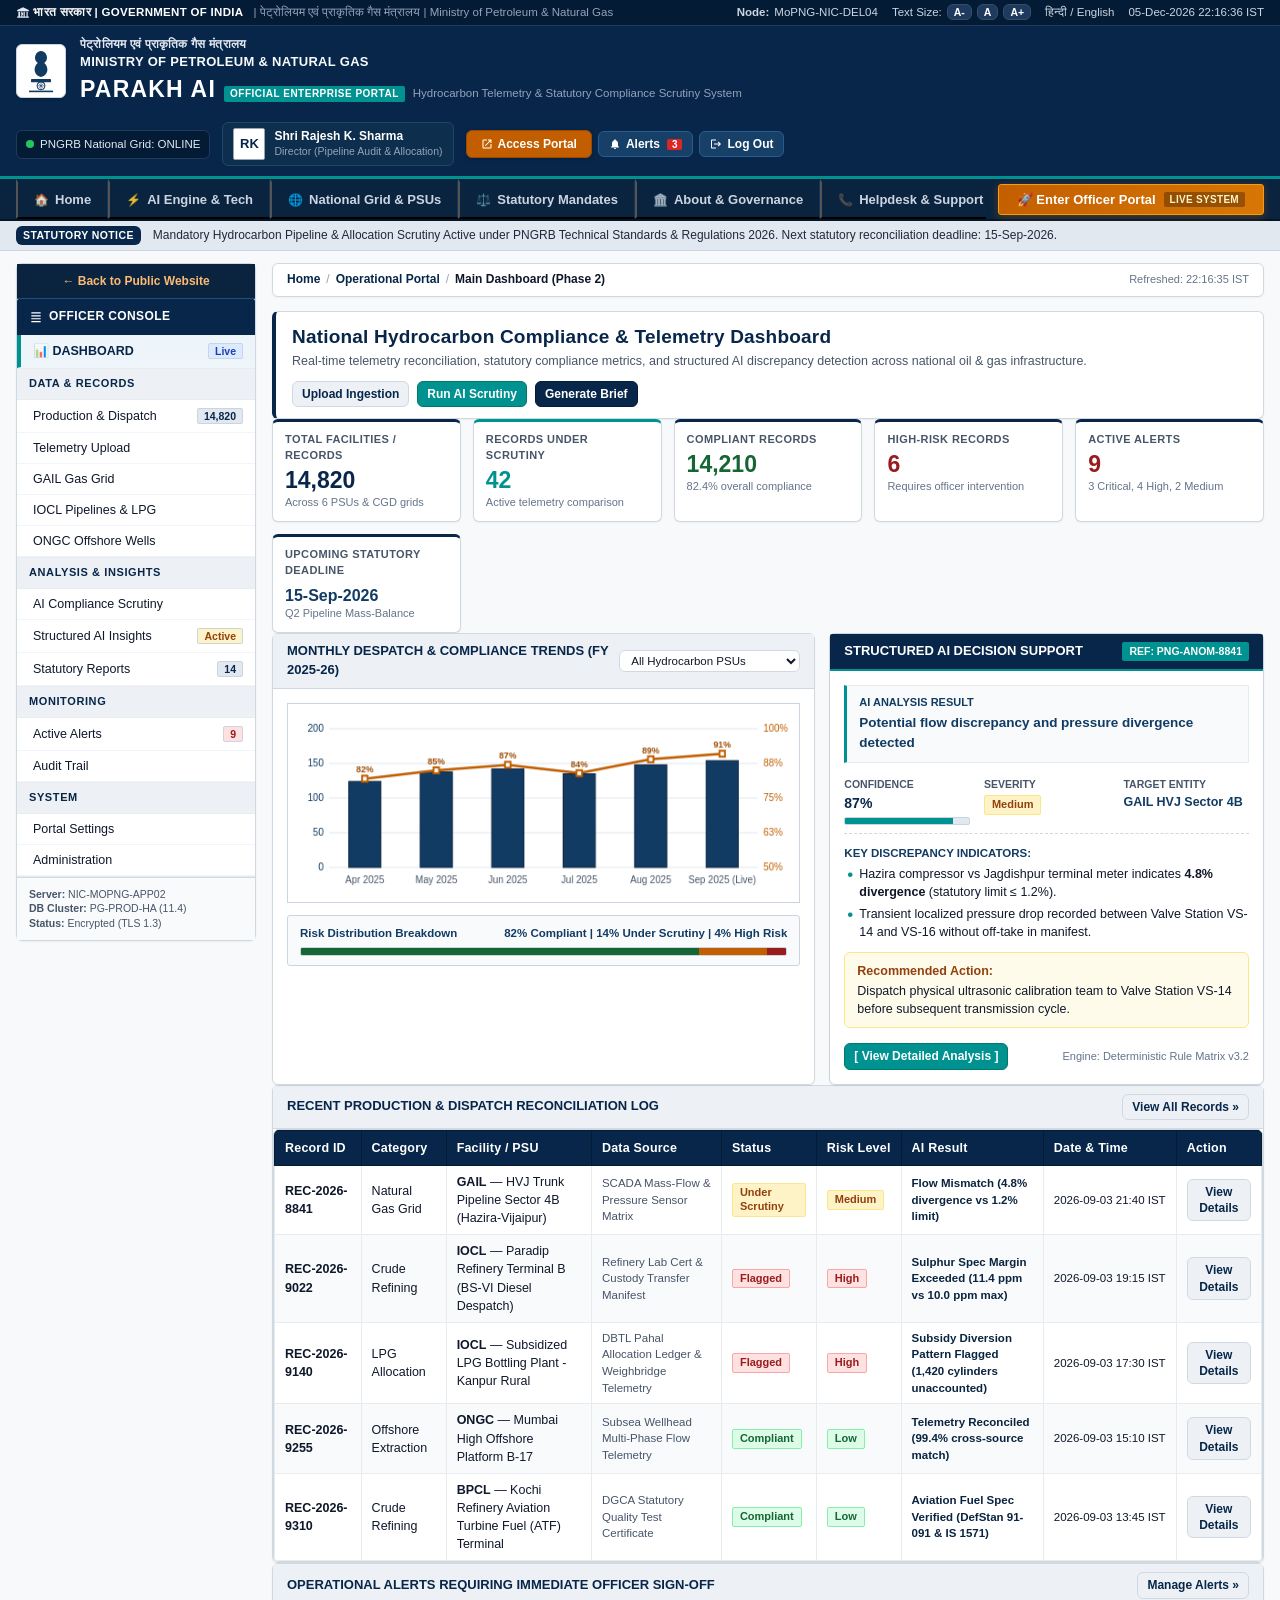
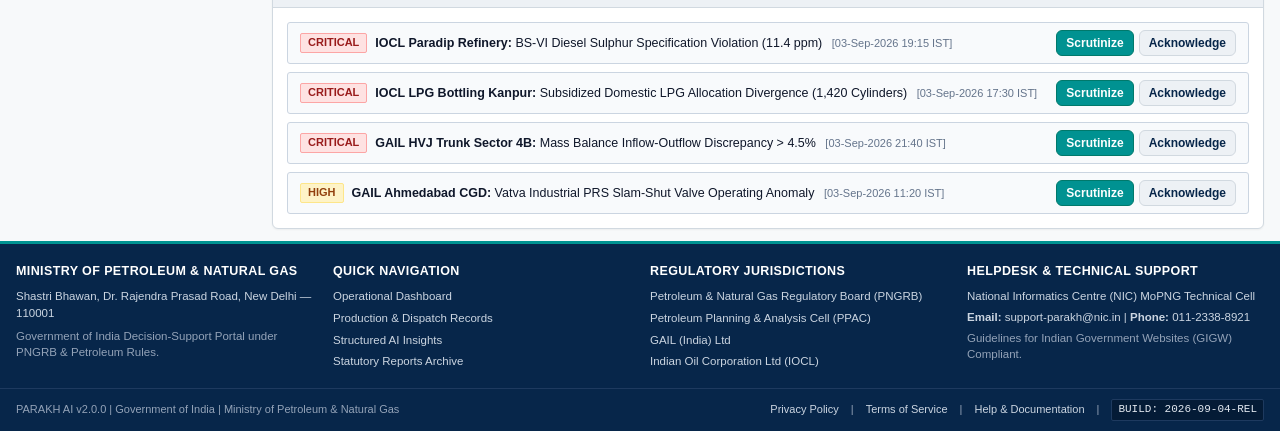
==== commit 6f148a12: "feat: refine portal UI, remove corrupted symbols, add PARAKH AI branding, and launch Bidder Portal" ====
--- a/index.html
+++ b/index.html
@@ -1863,14 +1863,14 @@
           <table class="table-gov" id="recordsDataTable">
             <thead>
               <tr>
-                <th class="sortable" onclick="parakhApp.sortRecords('id')">Record ID ⬍</th>
-                <th class="sortable" onclick="parakhApp.sortRecords('category')">Category ⬍</th>
-                <th class="sortable" onclick="parakhApp.sortRecords('psu')">PSU / Facility ⬍</th>
+                <th class="sortable" onclick="parakhApp.sortRecords('id')">Record ID</th>
+                <th class="sortable" onclick="parakhApp.sortRecords('category')">Category</th>
+                <th class="sortable" onclick="parakhApp.sortRecords('psu')">PSU / Facility</th>
                 <th>Data Source</th>
-                <th class="sortable" onclick="parakhApp.sortRecords('status')">Status ⬍</th>
-                <th class="sortable" onclick="parakhApp.sortRecords('risk')">Risk Level ⬍</th>
+                <th class="sortable" onclick="parakhApp.sortRecords('status')">Status</th>
+                <th class="sortable" onclick="parakhApp.sortRecords('risk')">Risk Level</th>
                 <th>AI Result</th>
-                <th class="sortable" onclick="parakhApp.sortRecords('date')">Date & Time ⬍</th>
+                <th class="sortable" onclick="parakhApp.sortRecords('date')">Date & Time</th>
                 <th>Action</th>
               </tr>
             </thead>
--- a/static/css/styles.css
+++ b/static/css/styles.css
@@ -1038,9 +1038,23 @@
 .table-gov th.sortable {
   cursor: pointer;
   user-select: none;
+  position: relative;
+  padding-right: 20px;
+  transition: background-color 0.15s ease;
+}
+.table-gov th.sortable::after {
+  content: " ⇅";
+  font-size: 11px;
+  opacity: 0.5;
+  margin-left: 5px;
+  font-weight: normal;
 }
 .table-gov th.sortable:hover {
   background-color: var(--primary-navy-light);
+}
+.table-gov th.sortable:hover::after {
+  opacity: 1;
+  color: #38BDF8;
 }
 
 .table-gov td {
